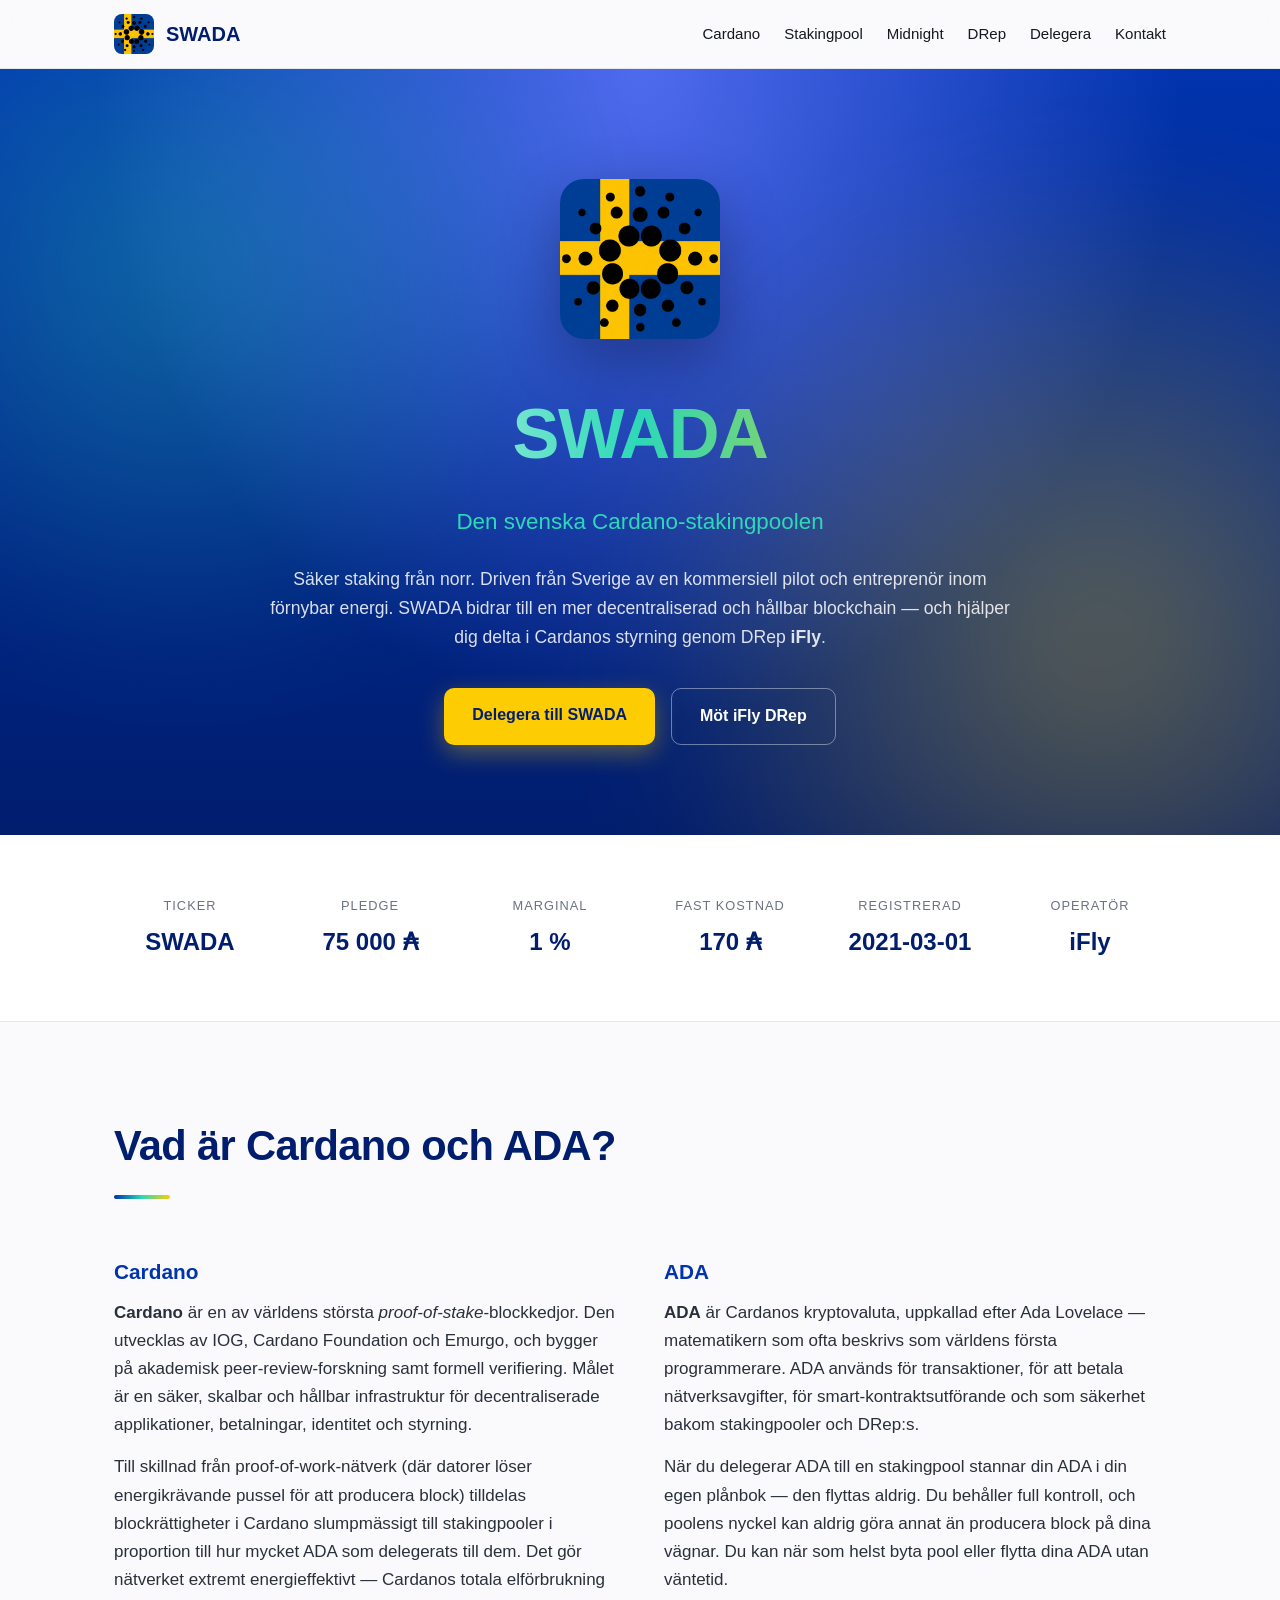
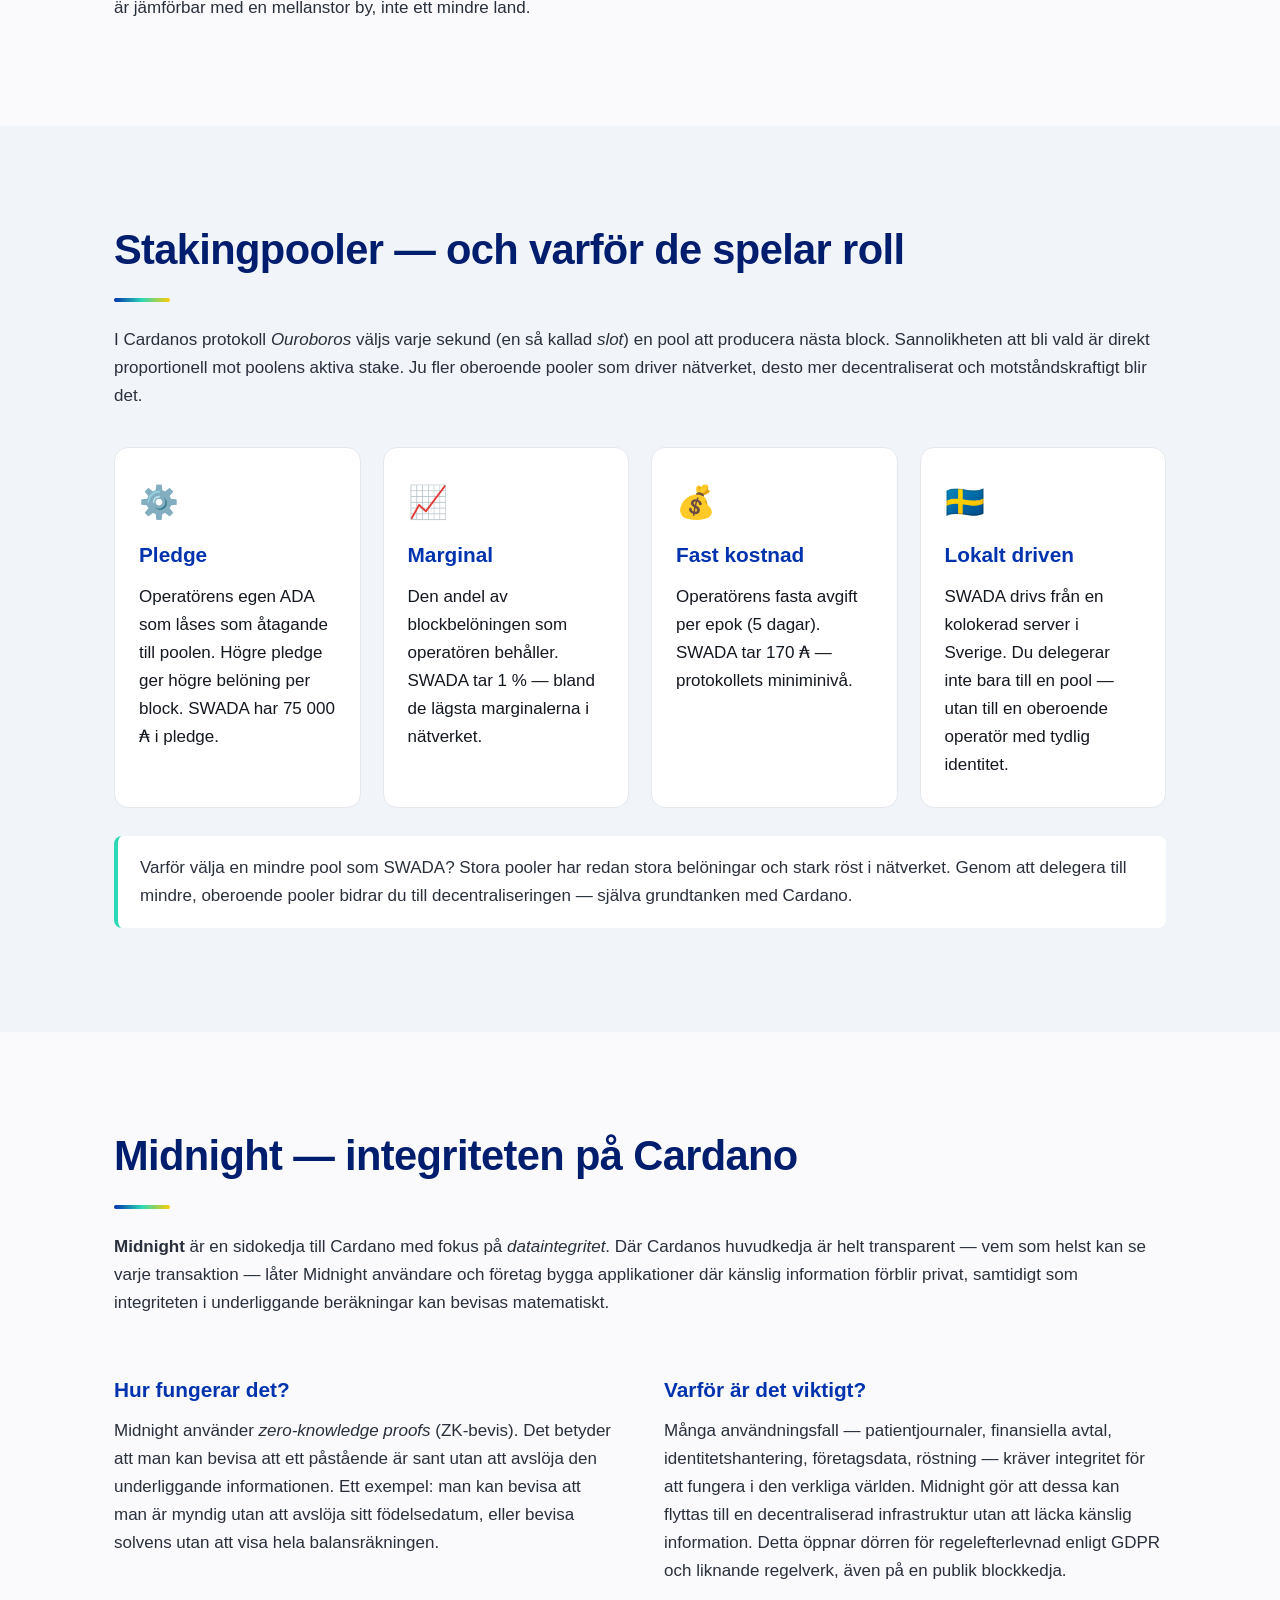
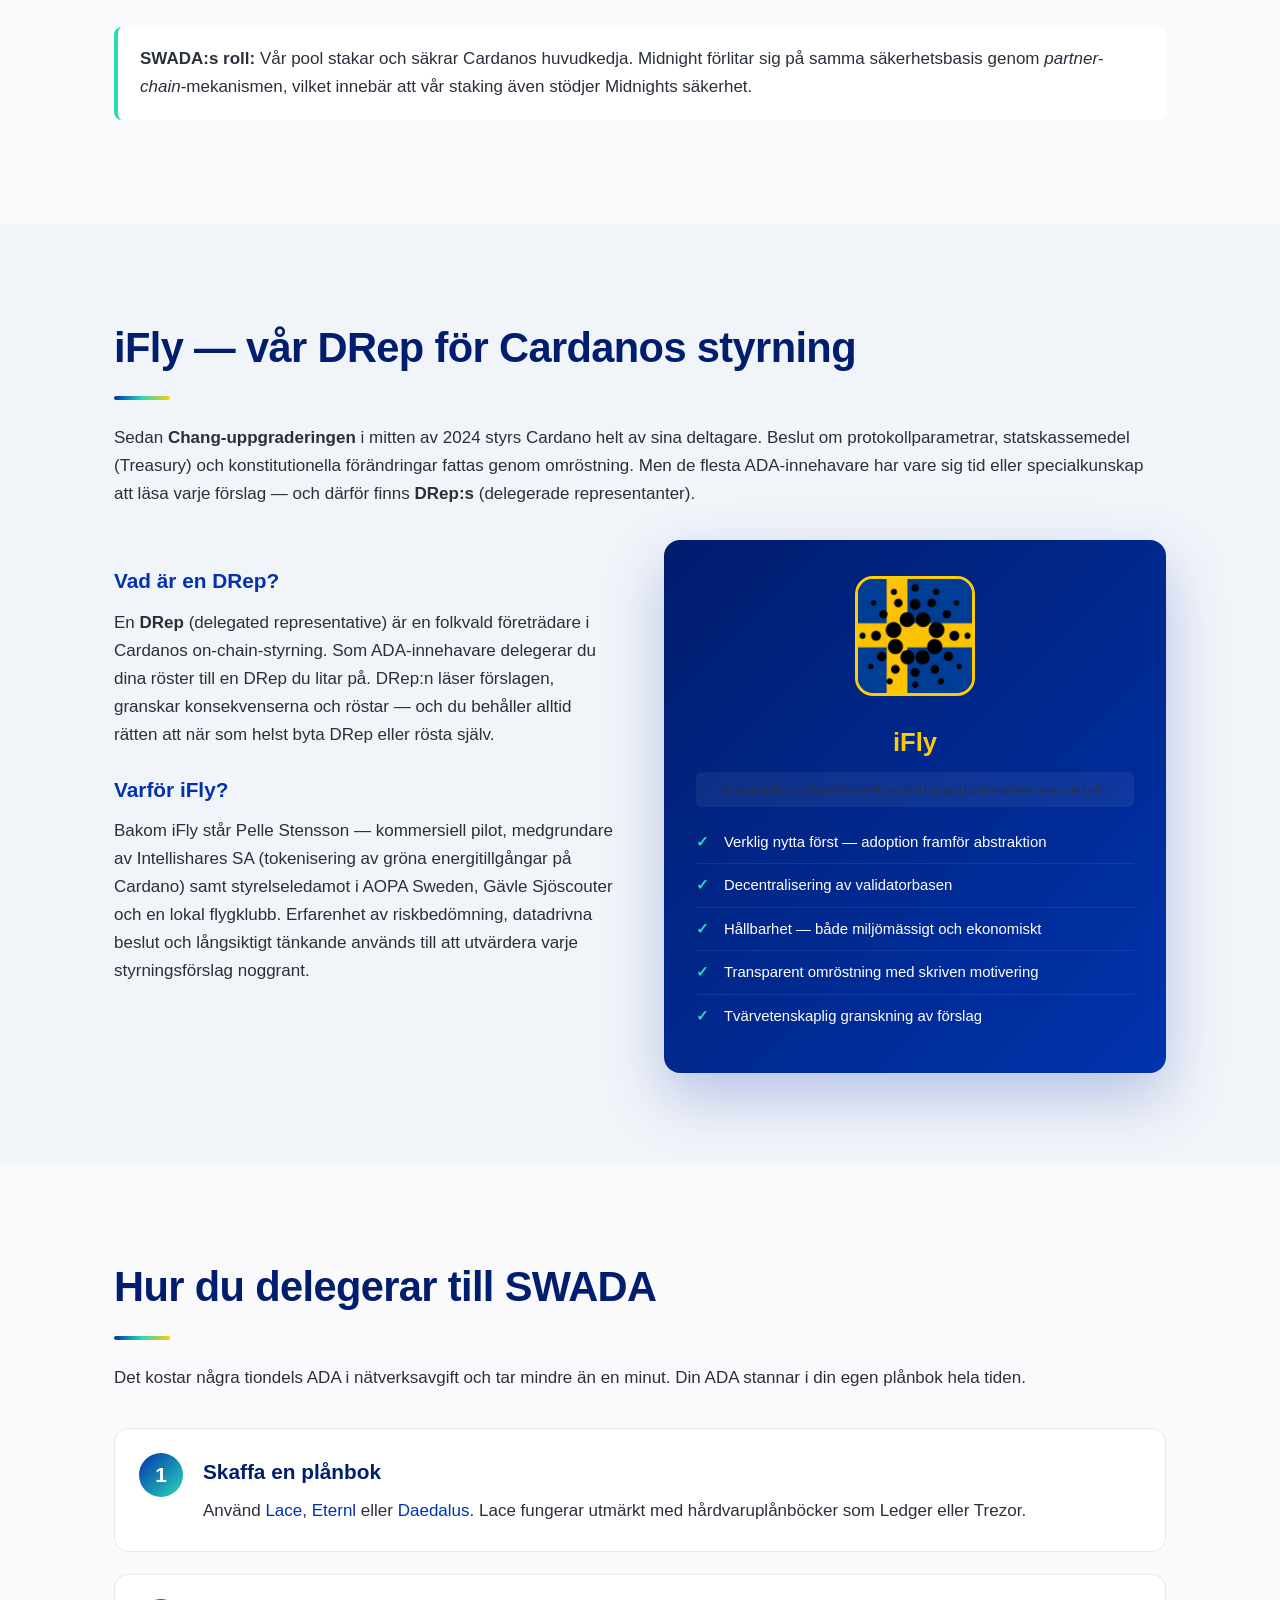
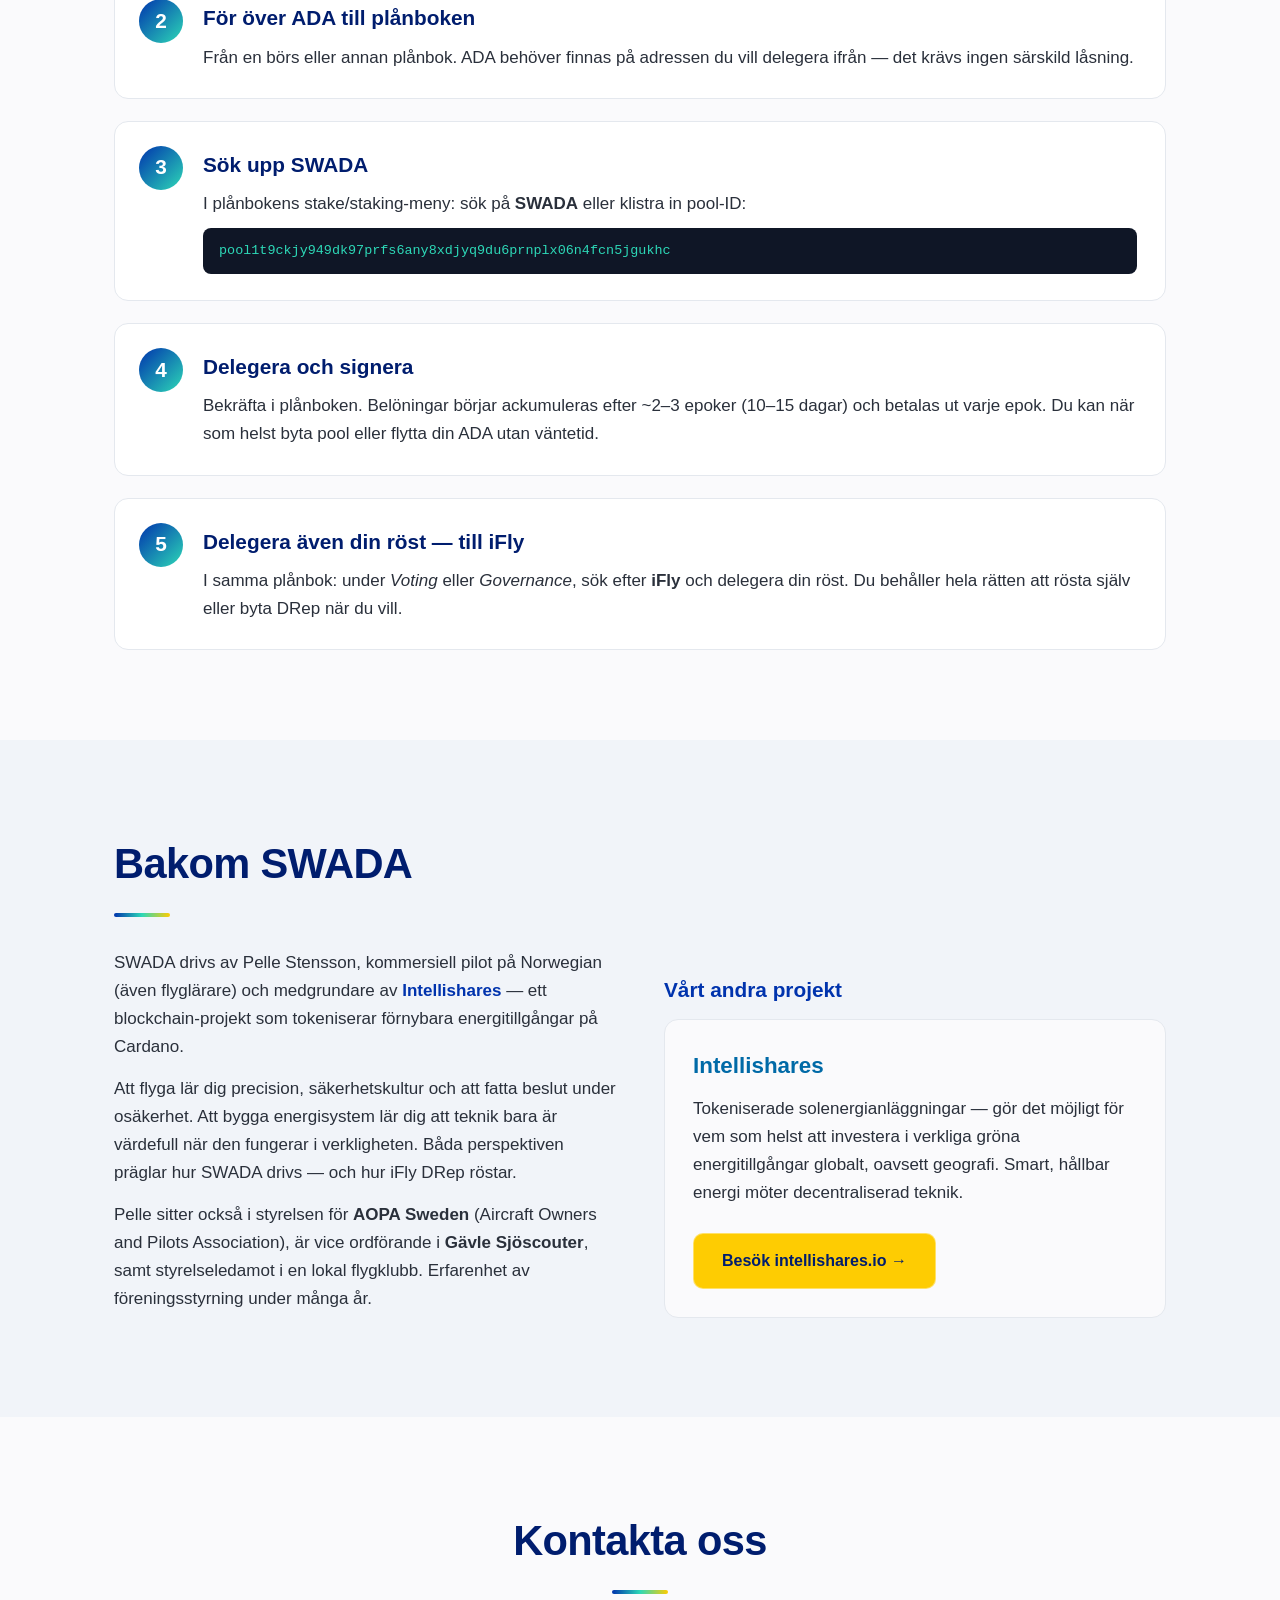
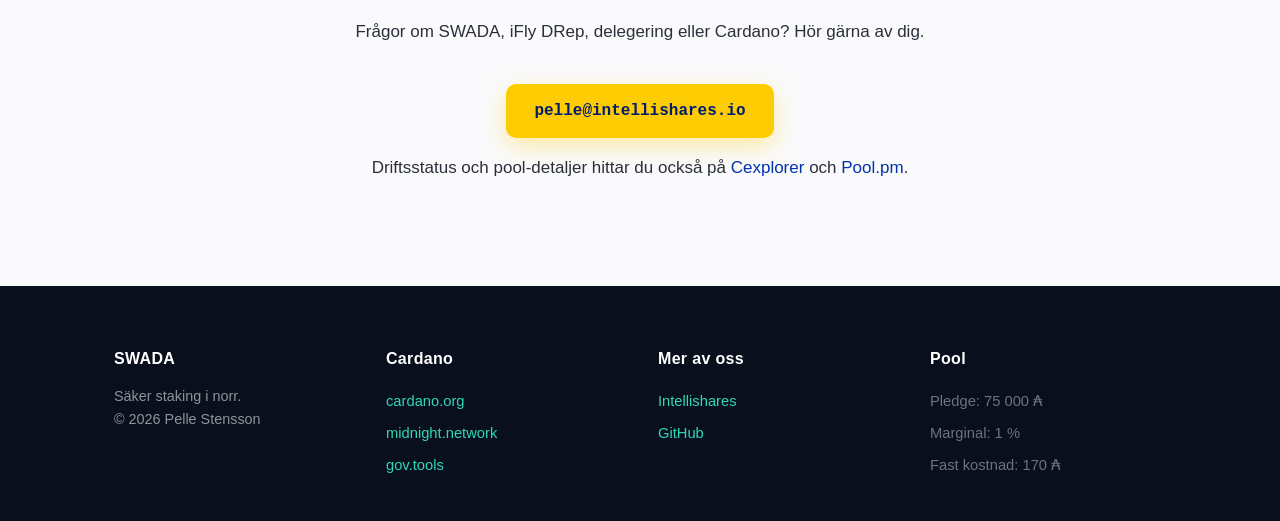
==== index.html @ 068d1c9f "Add SWADA website (Swedish) — Cardano/Midnight/DRep explainer - index.html: full landing page in Swe" ====
<!DOCTYPE html>
<html lang="sv">
<head>
  <meta charset="UTF-8">
  <meta name="viewport" content="width=device-width, initial-scale=1.0">
  <title>SWADA — Den svenska Cardano-poolen</title>
  <meta name="description" content="SWADA är en svensk Cardano-stakingpool driven av iFly DRep. Lär dig om ADA, Cardano, Midnight och hur du deltar i Cardanos decentraliserade styrning.">
  <meta property="og:title" content="SWADA — Den svenska Cardano-poolen">
  <meta property="og:description" content="Säker staking från norr. Driven av iFly DRep — kommersiell pilot och grönenergi-entreprenör.">
  <meta property="og:image" content="https://026ifly.github.io/swada/assets/iFly.png">
  <meta property="og:url" content="https://swada.se">
  <meta name="twitter:card" content="summary_large_image">
  <link rel="icon" type="image/png" href="/assets/iFly.png">
  <link rel="stylesheet" href="/styles.css">
</head>
<body>

<header class="nav">
  <div class="nav-inner">
    <a href="/" class="brand">
      <img src="/assets/iFly.png" alt="SWADA-logotyp" width="40" height="40">
      <span>SWADA</span>
    </a>
    <nav>
      <a href="#cardano">Cardano</a>
      <a href="#stakepool">Stakingpool</a>
      <a href="#midnight">Midnight</a>
      <a href="#drep">DRep</a>
      <a href="#delegera">Delegera</a>
      <a href="#kontakt">Kontakt</a>
    </nav>
  </div>
</header>

<section class="hero">
  <div class="hero-bg">
    <div class="hero-grid"></div>
  </div>
  <div class="hero-content">
    <img src="/assets/iFly.png" alt="SWADA-logotyp" class="hero-logo" width="160" height="160">
    <h1>SWADA</h1>
    <p class="tagline">Den svenska Cardano-stakingpoolen</p>
    <p class="lead">Säker staking från norr. Driven från Sverige av en kommersiell pilot och entreprenör inom förnybar energi. SWADA bidrar till en mer decentraliserad och hållbar blockchain — och hjälper dig delta i Cardanos styrning genom DRep <strong>iFly</strong>.</p>
    <div class="hero-cta">
      <a href="#delegera" class="btn btn-primary">Delegera till SWADA</a>
      <a href="#drep" class="btn btn-secondary">Möt iFly DRep</a>
    </div>
  </div>
</section>

<section class="stats">
  <div class="container">
    <div class="stat-grid">
      <div class="stat">
        <span class="stat-label">Ticker</span>
        <span class="stat-value">SWADA</span>
      </div>
      <div class="stat">
        <span class="stat-label">Pledge</span>
        <span class="stat-value">75 000 ₳</span>
      </div>
      <div class="stat">
        <span class="stat-label">Marginal</span>
        <span class="stat-value">1 %</span>
      </div>
      <div class="stat">
        <span class="stat-label">Fast kostnad</span>
        <span class="stat-value">170 ₳</span>
      </div>
      <div class="stat">
        <span class="stat-label">Registrerad</span>
        <span class="stat-value">2021-03-01</span>
      </div>
      <div class="stat">
        <span class="stat-label">Operatör</span>
        <span class="stat-value">iFly</span>
      </div>
    </div>
  </div>
</section>

<section id="cardano" class="section">
  <div class="container">
    <h2>Vad är Cardano och ADA?</h2>
    <div class="two-col">
      <div>
        <h3>Cardano</h3>
        <p><strong>Cardano</strong> är en av världens största <em>proof-of-stake</em>-blockkedjor. Den utvecklas av IOG, Cardano Foundation och Emurgo, och bygger på akademisk peer-review-forskning samt formell verifiering. Målet är en säker, skalbar och hållbar infrastruktur för decentraliserade applikationer, betalningar, identitet och styrning.</p>
        <p>Till skillnad från proof-of-work-nätverk (där datorer löser energikrävande pussel för att producera block) tilldelas blockrättigheter i Cardano slumpmässigt till stakingpooler i proportion till hur mycket ADA som delegerats till dem. Det gör nätverket extremt energieffektivt — Cardanos totala elförbrukning är jämförbar med en mellanstor by, inte ett mindre land.</p>
      </div>
      <div>
        <h3>ADA</h3>
        <p><strong>ADA</strong> är Cardanos kryptovaluta, uppkallad efter Ada Lovelace — matematikern som ofta beskrivs som världens första programmerare. ADA används för transaktioner, för att betala nätverksavgifter, för smart-kontraktsutförande och som säkerhet bakom stakingpooler och DRep:s.</p>
        <p>När du delegerar ADA till en stakingpool stannar din ADA i din egen plånbok — den flyttas aldrig. Du behåller full kontroll, och poolens nyckel kan aldrig göra annat än producera block på dina vägnar. Du kan när som helst byta pool eller flytta dina ADA utan väntetid.</p>
      </div>
    </div>
  </div>
</section>

<section id="stakepool" class="section section-alt">
  <div class="container">
    <h2>Stakingpooler — och varför de spelar roll</h2>
    <p>I Cardanos protokoll <em>Ouroboros</em> väljs varje sekund (en så kallad <em>slot</em>) en pool att producera nästa block. Sannolikheten att bli vald är direkt proportionell mot poolens aktiva stake. Ju fler oberoende pooler som driver nätverket, desto mer decentraliserat och motståndskraftigt blir det.</p>

    <div class="cards">
      <div class="card">
        <div class="card-icon">⚙️</div>
        <h3>Pledge</h3>
        <p>Operatörens egen ADA som låses som åtagande till poolen. Högre pledge ger högre belöning per block. SWADA har 75 000 ₳ i pledge.</p>
      </div>
      <div class="card">
        <div class="card-icon">📈</div>
        <h3>Marginal</h3>
        <p>Den andel av blockbelöningen som operatören behåller. SWADA tar 1 % — bland de lägsta marginalerna i nätverket.</p>
      </div>
      <div class="card">
        <div class="card-icon">💰</div>
        <h3>Fast kostnad</h3>
        <p>Operatörens fasta avgift per epok (5 dagar). SWADA tar 170 ₳ — protokollets miniminivå.</p>
      </div>
      <div class="card">
        <div class="card-icon">🇸🇪</div>
        <h3>Lokalt driven</h3>
        <p>SWADA drivs från en kolokerad server i Sverige. Du delegerar inte bara till en pool — utan till en oberoende operatör med tydlig identitet.</p>
      </div>
    </div>

    <p class="note">Varför välja en mindre pool som SWADA? Stora pooler har redan stora belöningar och stark röst i nätverket. Genom att delegera till mindre, oberoende pooler bidrar du till decentraliseringen — själva grundtanken med Cardano.</p>
  </div>
</section>

<section id="midnight" class="section">
  <div class="container">
    <h2>Midnight — integriteten på Cardano</h2>
    <p><strong>Midnight</strong> är en sidokedja till Cardano med fokus på <em>data­integritet</em>. Där Cardanos huvudkedja är helt transparent — vem som helst kan se varje transaktion — låter Midnight användare och företag bygga applikationer där känslig information förblir privat, samtidigt som integriteten i underliggande beräkningar kan bevisas matematiskt.</p>

    <div class="two-col">
      <div>
        <h3>Hur fungerar det?</h3>
        <p>Midnight använder <em>zero-knowledge proofs</em> (ZK-bevis). Det betyder att man kan bevisa att ett påstående är sant utan att avslöja den underliggande informationen. Ett exempel: man kan bevisa att man är myndig utan att avslöja sitt födelsedatum, eller bevisa solvens utan att visa hela balansräkningen.</p>
      </div>
      <div>
        <h3>Varför är det viktigt?</h3>
        <p>Många användningsfall — patientjournaler, finansiella avtal, identitetshantering, företagsdata, röstning — kräver integritet för att fungera i den verkliga världen. Midnight gör att dessa kan flyttas till en decentraliserad infrastruktur utan att läcka känslig information. Detta öppnar dörren för regelefterlevnad enligt GDPR och liknande regelverk, även på en publik blockkedja.</p>
      </div>
    </div>

    <p class="note"><strong>SWADA:s roll:</strong> Vår pool stakar och säkrar Cardanos huvudkedja. Midnight förlitar sig på samma säkerhetsbasis genom <em>partner-chain</em>-mekanismen, vilket innebär att vår staking även stödjer Midnights säkerhet.</p>
  </div>
</section>

<section id="drep" class="section section-alt">
  <div class="container">
    <h2>iFly — vår DRep för Cardanos styrning</h2>
    <p>Sedan <strong>Chang-uppgraderingen</strong> i mitten av 2024 styrs Cardano helt av sina deltagare. Beslut om protokollparametrar, statskassemedel (Treasury) och konstitutionella förändringar fattas genom omröstning. Men de flesta ADA-innehavare har vare sig tid eller specialkunskap att läsa varje förslag — och därför finns <strong>DRep:s</strong> (delegerade representanter).</p>

    <div class="two-col">
      <div>
        <h3>Vad är en DRep?</h3>
        <p>En <strong>DRep</strong> (delegated representative) är en folkvald företrädare i Cardanos on-chain-styrning. Som ADA-innehavare delegerar du dina röster till en DRep du litar på. DRep:n läser förslagen, granskar konsekvenserna och röstar — och du behåller alltid rätten att när som helst byta DRep eller rösta själv.</p>

        <h3>Varför iFly?</h3>
        <p>Bakom iFly står Pelle Stensson — kommersiell pilot, medgrundare av Intellishares SA (tokenisering av gröna energitillgångar på Cardano) samt styrelseledamot i AOPA Sweden, Gävle Sjöscouter och en lokal flygklubb. Erfarenhet av riskbedömning, datadrivna beslut och långsiktigt tänkande används till att utvärdera varje styrningsförslag noggrant.</p>
      </div>
      <div class="drep-card">
        <img src="/assets/iFly.png" alt="iFly DRep-logotyp" class="drep-logo" width="120" height="120">
        <h4>iFly</h4>
        <p class="drep-id">drep1dk4vjsku5yzf8xzzx6ysaxk8l2pypjkza8xq86dvcpaccdwje5r</p>
        <ul class="drep-principles">
          <li>Verklig nytta först — adoption framför abstraktion</li>
          <li>Decentralisering av validator­basen</li>
          <li>Hållbarhet — både miljömässigt och ekonomiskt</li>
          <li>Transparent omröstning med skriven motivering</li>
          <li>Tvärvetenskaplig granskning av förslag</li>
        </ul>
      </div>
    </div>
  </div>
</section>

<section id="delegera" class="section">
  <div class="container">
    <h2>Hur du delegerar till SWADA</h2>
    <p>Det kostar några tiondels ADA i nätverksavgift och tar mindre än en minut. Din ADA stannar i din egen plånbok hela tiden.</p>

    <div class="steps">
      <div class="step">
        <span class="step-num">1</span>
        <h3>Skaffa en plånbok</h3>
        <p>Använd <a href="https://www.lace.io/" target="_blank" rel="noopener">Lace</a>, <a href="https://eternl.io/" target="_blank" rel="noopener">Eternl</a> eller <a href="https://daedaluswallet.io/" target="_blank" rel="noopener">Daedalus</a>. Lace fungerar utmärkt med hårdvaru­plånböcker som Ledger eller Trezor.</p>
      </div>
      <div class="step">
        <span class="step-num">2</span>
        <h3>För över ADA till plånboken</h3>
        <p>Från en börs eller annan plånbok. ADA behöver finnas på adressen du vill delegera ifrån — det krävs ingen särskild låsning.</p>
      </div>
      <div class="step">
        <span class="step-num">3</span>
        <h3>Sök upp SWADA</h3>
        <p>I plånbokens stake/staking-meny: sök på <strong>SWADA</strong> eller klistra in pool-ID:</p>
        <pre>pool1t9ckjy949dk97prfs6any8xdjyq9du6prnplx06n4fcn5jgukhc</pre>
      </div>
      <div class="step">
        <span class="step-num">4</span>
        <h3>Delegera och signera</h3>
        <p>Bekräfta i plånboken. Belöningar börjar ackumuleras efter ~2–3 epoker (10–15 dagar) och betalas ut varje epok. Du kan när som helst byta pool eller flytta din ADA utan väntetid.</p>
      </div>
      <div class="step">
        <span class="step-num">5</span>
        <h3>Delegera även din röst — till iFly</h3>
        <p>I samma plånbok: under <em>Voting</em> eller <em>Governance</em>, sök efter <strong>iFly</strong> och delegera din röst. Du behåller hela rätten att rösta själv eller byta DRep när du vill.</p>
      </div>
    </div>
  </div>
</section>

<section id="om" class="section section-alt">
  <div class="container">
    <h2>Bakom SWADA</h2>
    <div class="two-col">
      <div>
        <p>SWADA drivs av Pelle Stensson, kommersiell pilot på Norwegian (även flyglärare) och medgrundare av <a href="https://intellishares.io" target="_blank" rel="noopener"><strong>Intellishares</strong></a> — ett blockchain-projekt som tokeniserar förnybara energi­tillgångar på Cardano.</p>
        <p>Att flyga lär dig precision, säkerhetskultur och att fatta beslut under osäkerhet. Att bygga energisystem lär dig att teknik bara är värdefull när den fungerar i verkligheten. Båda perspektiven präglar hur SWADA drivs — och hur iFly DRep röstar.</p>
        <p>Pelle sitter också i styrelsen för <strong>AOPA Sweden</strong> (Aircraft Owners and Pilots Association), är vice ordförande i <strong>Gävle Sjöscouter</strong>, samt styrelseledamot i en lokal flygklubb. Erfarenhet av föreningsstyrning under många år.</p>
      </div>
      <div>
        <h3>Vårt andra projekt</h3>
        <div class="project-card">
          <h4>Intellishares</h4>
          <p>Tokeniserade solenergi­anläggningar — gör det möjligt för vem som helst att investera i verkliga gröna energitillgångar globalt, oavsett geografi. Smart, hållbar energi möter decentraliserad teknik.</p>
          <a href="https://intellishares.io" target="_blank" rel="noopener" class="btn btn-secondary">Besök intellishares.io →</a>
        </div>
      </div>
    </div>
  </div>
</section>

<section id="kontakt" class="section">
  <div class="container contact-section">
    <h2>Kontakta oss</h2>
    <p>Frågor om SWADA, iFly DRep, delegering eller Cardano? Hör gärna av dig.</p>
    <a href="mailto:pelle@intellishares.io" class="btn btn-primary contact-btn">pelle@intellishares.io</a>
    <p class="muted">Driftsstatus och pool-detaljer hittar du också på <a href="https://cexplorer.io/pool/pool1t9ckjy949dk97prfs6any8xdjyq9du6prnplx06n4fcn5jgukhc" target="_blank" rel="noopener">Cexplorer</a> och <a href="https://pool.pm/pool1t9ckjy949dk97prfs6any8xdjyq9du6prnplx06n4fcn5jgukhc" target="_blank" rel="noopener">Pool.pm</a>.</p>
  </div>
</section>

<footer>
  <div class="container footer-inner">
    <div class="footer-col">
      <strong>SWADA</strong>
      <p>Säker staking i norr.</p>
      <p class="muted">© 2026 Pelle Stensson</p>
    </div>
    <div class="footer-col">
      <strong>Cardano</strong>
      <ul>
        <li><a href="https://cardano.org" target="_blank" rel="noopener">cardano.org</a></li>
        <li><a href="https://midnight.network" target="_blank" rel="noopener">midnight.network</a></li>
        <li><a href="https://gov.tools" target="_blank" rel="noopener">gov.tools</a></li>
      </ul>
    </div>
    <div class="footer-col">
      <strong>Mer av oss</strong>
      <ul>
        <li><a href="https://intellishares.io" target="_blank" rel="noopener">Intellishares</a></li>
        <li><a href="https://github.com/026iFly/swada" target="_blank" rel="noopener">GitHub</a></li>
      </ul>
    </div>
    <div class="footer-col">
      <strong>Pool</strong>
      <ul class="muted small">
        <li>Pledge: 75 000 ₳</li>
        <li>Marginal: 1 %</li>
        <li>Fast kostnad: 170 ₳</li>
      </ul>
    </div>
  </div>
</footer>

</body>
</html>
---- styles.css ----
/* SWADA — Cardano blue + turquoise, Swedish yellow accents */

:root {
  --cardano-blue: #0033AD;
  --cardano-deep: #001D6E;
  --cardano-light: #4F6BED;
  --turquoise: #2DD8B7;
  --turquoise-deep: #129A85;
  --swedish-yellow: #FECC02;
  --swedish-blue: #006AA7;
  --bg: #FAFAFC;
  --bg-alt: #F1F4F9;
  --text: #14181F;
  --muted: #6B7280;
  --border: #E4E8EE;
  --dark: #0A0F1E;
  --max: 1100px;
}

* { box-sizing: border-box; margin: 0; padding: 0; }
html { scroll-behavior: smooth; }
body {
  font-family: -apple-system, BlinkMacSystemFont, "Segoe UI", Inter, Roboto, sans-serif;
  font-size: 17px;
  line-height: 1.65;
  color: var(--text);
  background: var(--bg);
  -webkit-font-smoothing: antialiased;
}

a { color: var(--cardano-blue); text-decoration: none; transition: color 0.15s; }
a:hover { color: var(--turquoise-deep); }

.container { max-width: var(--max); margin: 0 auto; padding: 0 24px; }

/* ===== NAV ===== */
.nav {
  position: sticky; top: 0; z-index: 50;
  background: rgba(250, 250, 252, 0.85);
  backdrop-filter: saturate(180%) blur(12px);
  -webkit-backdrop-filter: saturate(180%) blur(12px);
  border-bottom: 1px solid var(--border);
}
.nav-inner {
  max-width: var(--max);
  margin: 0 auto;
  padding: 14px 24px;
  display: flex;
  align-items: center;
  justify-content: space-between;
}
.brand {
  display: flex; align-items: center; gap: 12px;
  font-weight: 700; font-size: 1.25rem;
  color: var(--cardano-deep);
}
.brand img { border-radius: 8px; }
.nav nav { display: flex; gap: 24px; font-size: 0.94rem; }
.nav nav a {
  color: var(--text);
  font-weight: 500;
}
.nav nav a:hover { color: var(--cardano-blue); }

/* ===== HERO ===== */
.hero {
  position: relative;
  padding: 110px 24px 90px;
  text-align: center;
  color: white;
  overflow: hidden;
  background:
    radial-gradient(at top, var(--cardano-light) 0%, transparent 60%),
    linear-gradient(180deg, var(--cardano-blue) 0%, var(--cardano-deep) 100%);
}
.hero-bg {
  position: absolute; inset: 0;
  pointer-events: none;
  opacity: 0.35;
}
.hero-grid {
  position: absolute; inset: -10% -10%;
  background-image:
    radial-gradient(circle at 20% 30%, var(--turquoise) 0, transparent 30%),
    radial-gradient(circle at 80% 70%, var(--swedish-yellow) 0, transparent 35%);
  filter: blur(60px);
}
.hero-content {
  position: relative;
  max-width: 760px;
  margin: 0 auto;
}
.hero-logo {
  border-radius: 24px;
  margin-bottom: 28px;
  box-shadow: 0 20px 60px rgba(0,0,0,0.3);
}
.hero h1 {
  font-size: clamp(2.8rem, 6vw, 4.4rem);
  font-weight: 800;
  letter-spacing: -0.02em;
  margin-bottom: 12px;
  background: linear-gradient(90deg, white 0%, var(--turquoise) 50%, var(--swedish-yellow) 100%);
  -webkit-background-clip: text;
  background-clip: text;
  -webkit-text-fill-color: transparent;
}
.tagline {
  font-size: 1.4rem;
  font-weight: 500;
  color: var(--turquoise);
  margin-bottom: 24px;
}
.lead {
  font-size: 1.1rem;
  color: rgba(255,255,255,0.85);
  margin-bottom: 36px;
}
.hero-cta {
  display: flex; gap: 16px; justify-content: center; flex-wrap: wrap;
}

/* ===== BUTTONS ===== */
.btn {
  display: inline-block;
  padding: 14px 28px;
  border-radius: 10px;
  font-weight: 600;
  font-size: 1rem;
  transition: transform 0.12s, box-shadow 0.15s, background 0.15s;
  cursor: pointer;
  border: none;
}
.btn-primary {
  background: var(--swedish-yellow);
  color: var(--cardano-deep);
  box-shadow: 0 8px 24px rgba(254, 204, 2, 0.35);
}
.btn-primary:hover {
  transform: translateY(-2px);
  box-shadow: 0 12px 32px rgba(254, 204, 2, 0.45);
  color: var(--cardano-deep);
}
.btn-secondary {
  background: transparent;
  color: white;
  border: 1.5px solid rgba(255,255,255,0.4);
}
.btn-secondary:hover {
  background: rgba(255,255,255,0.1);
  border-color: white;
  color: white;
}

/* ===== STATS ===== */
.stats {
  padding: 60px 0;
  background: white;
  border-bottom: 1px solid var(--border);
}
.stat-grid {
  display: grid;
  grid-template-columns: repeat(auto-fit, minmax(150px, 1fr));
  gap: 28px;
}
.stat {
  display: flex; flex-direction: column;
  align-items: center;
  text-align: center;
}
.stat-label {
  font-size: 0.8rem;
  text-transform: uppercase;
  letter-spacing: 0.08em;
  color: var(--muted);
  margin-bottom: 6px;
}
.stat-value {
  font-size: 1.5rem;
  font-weight: 700;
  color: var(--cardano-deep);
}

/* ===== SECTION ===== */
.section {
  padding: 90px 0;
}
.section-alt {
  background: var(--bg-alt);
}
.section h2 {
  font-size: clamp(1.8rem, 4vw, 2.6rem);
  font-weight: 800;
  letter-spacing: -0.015em;
  margin-bottom: 24px;
  color: var(--cardano-deep);
}
.section h2::after {
  content: '';
  display: block;
  width: 56px; height: 4px;
  background: linear-gradient(90deg, var(--cardano-blue), var(--turquoise), var(--swedish-yellow));
  border-radius: 2px;
  margin-top: 14px;
}
.section h3 {
  font-size: 1.3rem;
  margin: 24px 0 10px;
  color: var(--cardano-blue);
}
.section p {
  margin-bottom: 14px;
  color: #2A303B;
}
.note {
  background: white;
  border-left: 4px solid var(--turquoise);
  padding: 18px 22px;
  border-radius: 8px;
  margin-top: 28px;
  color: var(--text);
}
.section-alt .note {
  background: white;
}

.two-col {
  display: grid;
  grid-template-columns: 1fr 1fr;
  gap: 48px;
  margin-top: 32px;
}
@media (max-width: 760px) {
  .two-col { grid-template-columns: 1fr; gap: 32px; }
}

/* ===== CARDS ===== */
.cards {
  display: grid;
  grid-template-columns: repeat(auto-fit, minmax(220px, 1fr));
  gap: 22px;
  margin-top: 36px;
}
.card {
  background: white;
  border: 1px solid var(--border);
  border-radius: 14px;
  padding: 28px 24px;
  transition: transform 0.15s, box-shadow 0.15s, border-color 0.15s;
}
.card:hover {
  transform: translateY(-4px);
  box-shadow: 0 18px 40px rgba(0, 51, 173, 0.08);
  border-color: var(--turquoise);
}
.card-icon {
  font-size: 2rem;
  margin-bottom: 10px;
}
.card h3 { margin-top: 0; }
.card p { margin: 0; color: var(--text); }

/* ===== DREP CARD ===== */
.drep-card {
  background: linear-gradient(135deg, var(--cardano-deep) 0%, var(--cardano-blue) 100%);
  color: white;
  border-radius: 16px;
  padding: 36px 32px;
  text-align: center;
  box-shadow: 0 24px 60px rgba(0, 51, 173, 0.25);
}
.drep-logo {
  border-radius: 18px;
  margin-bottom: 16px;
  border: 3px solid var(--swedish-yellow);
}
.drep-card h4 {
  font-size: 1.6rem;
  color: var(--swedish-yellow);
  margin-bottom: 8px;
}
.drep-id {
  font-family: ui-monospace, "SF Mono", Menlo, monospace;
  font-size: 0.72rem;
  color: rgba(255,255,255,0.7);
  word-break: break-all;
  margin-bottom: 22px;
  background: rgba(255,255,255,0.06);
  padding: 8px 12px;
  border-radius: 6px;
}
.drep-principles {
  text-align: left;
  list-style: none;
  padding: 0;
  margin: 0;
}
.drep-principles li {
  padding: 9px 0 9px 28px;
  position: relative;
  font-size: 0.93rem;
  border-bottom: 1px solid rgba(255,255,255,0.08);
}
.drep-principles li::before {
  content: '✓';
  position: absolute;
  left: 0;
  color: var(--turquoise);
  font-weight: bold;
}
.drep-principles li:last-child { border-bottom: none; }

/* ===== STEPS ===== */
.steps {
  display: grid;
  gap: 22px;
  margin-top: 36px;
}
.step {
  background: white;
  border-radius: 14px;
  padding: 26px 28px 26px 88px;
  position: relative;
  border: 1px solid var(--border);
}
.step-num {
  position: absolute;
  left: 24px; top: 24px;
  width: 44px; height: 44px;
  background: linear-gradient(135deg, var(--cardano-blue), var(--turquoise));
  color: white;
  border-radius: 50%;
  display: flex; align-items: center; justify-content: center;
  font-size: 1.3rem;
  font-weight: 800;
}
.step h3 { margin-top: 0; margin-bottom: 8px; color: var(--cardano-deep); }
.step p { margin: 0; }
.step pre {
  background: #0F1626;
  color: var(--turquoise);
  padding: 12px 16px;
  border-radius: 8px;
  font-size: 0.84rem;
  margin-top: 10px;
  overflow-x: auto;
  font-family: ui-monospace, "SF Mono", Menlo, monospace;
}

/* ===== PROJECT CARD ===== */
.project-card {
  background: white;
  border: 1px solid var(--border);
  border-radius: 14px;
  padding: 28px;
  margin-top: 12px;
}
.section-alt .project-card { background: var(--bg); }
.project-card h4 {
  font-size: 1.4rem;
  color: var(--swedish-blue);
  margin-bottom: 10px;
}
.project-card .btn {
  margin-top: 12px;
  background: var(--swedish-yellow);
  color: var(--cardano-deep);
  display: inline-block;
}

/* ===== CONTACT ===== */
.contact-section {
  text-align: center;
}
.contact-section h2::after {
  margin-left: auto; margin-right: auto;
}
.contact-btn {
  margin: 24px 0 16px;
  font-family: ui-monospace, "SF Mono", Menlo, monospace;
}

.muted { color: var(--muted); }
.small { font-size: 0.86rem; }

/* ===== FOOTER ===== */
footer {
  background: var(--dark);
  color: rgba(255,255,255,0.7);
  padding: 60px 0 40px;
}
.footer-inner {
  display: grid;
  grid-template-columns: repeat(auto-fit, minmax(160px, 1fr));
  gap: 36px;
}
.footer-col strong {
  color: white;
  font-size: 1rem;
  display: block;
  margin-bottom: 12px;
  letter-spacing: 0.02em;
}
.footer-col ul {
  list-style: none;
  padding: 0;
  margin: 0;
}
.footer-col ul li {
  padding: 4px 0;
  font-size: 0.92rem;
}
.footer-col a {
  color: var(--turquoise);
}
.footer-col a:hover {
  color: var(--swedish-yellow);
}
.footer-col p {
  font-size: 0.9rem;
  color: rgba(255,255,255,0.55);
}

@media (max-width: 640px) {
  .nav nav { display: none; }
  .hero { padding: 80px 24px 70px; }
  .section { padding: 64px 0; }
  .step { padding-left: 80px; }
}
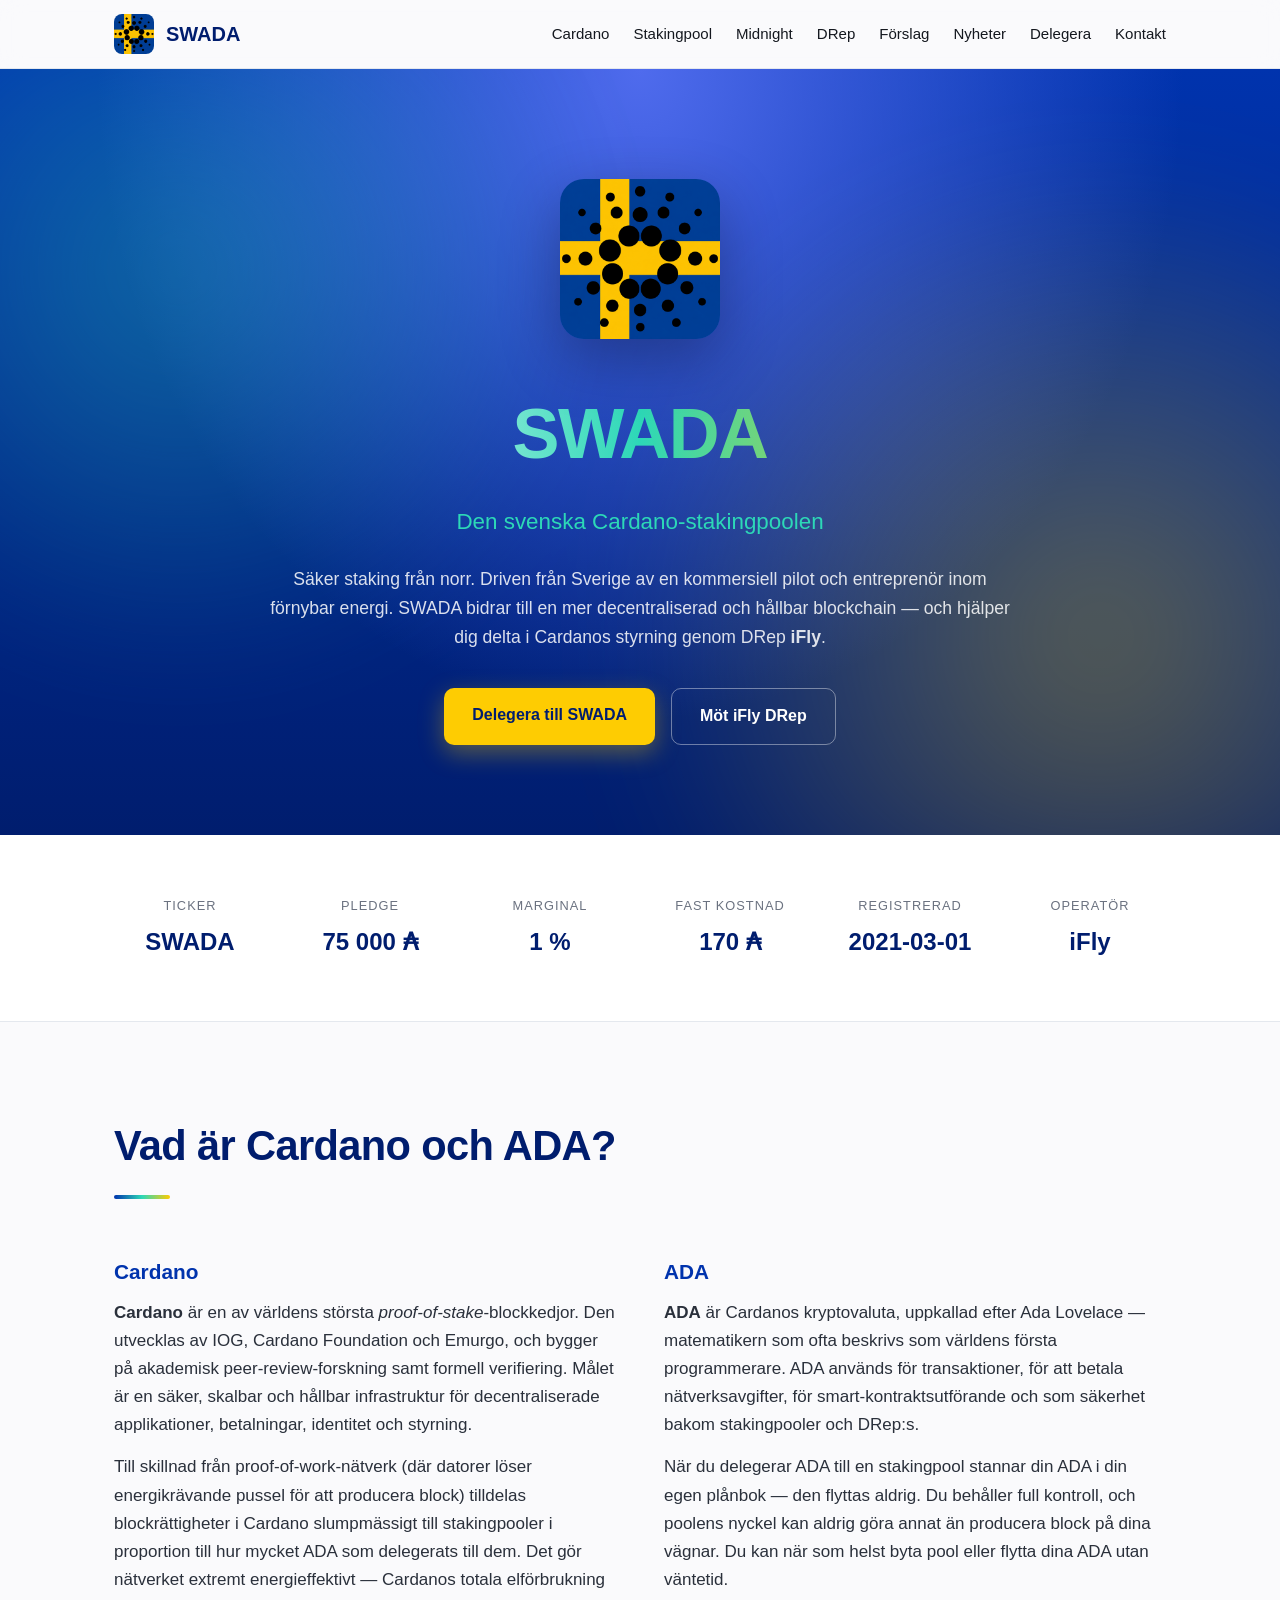
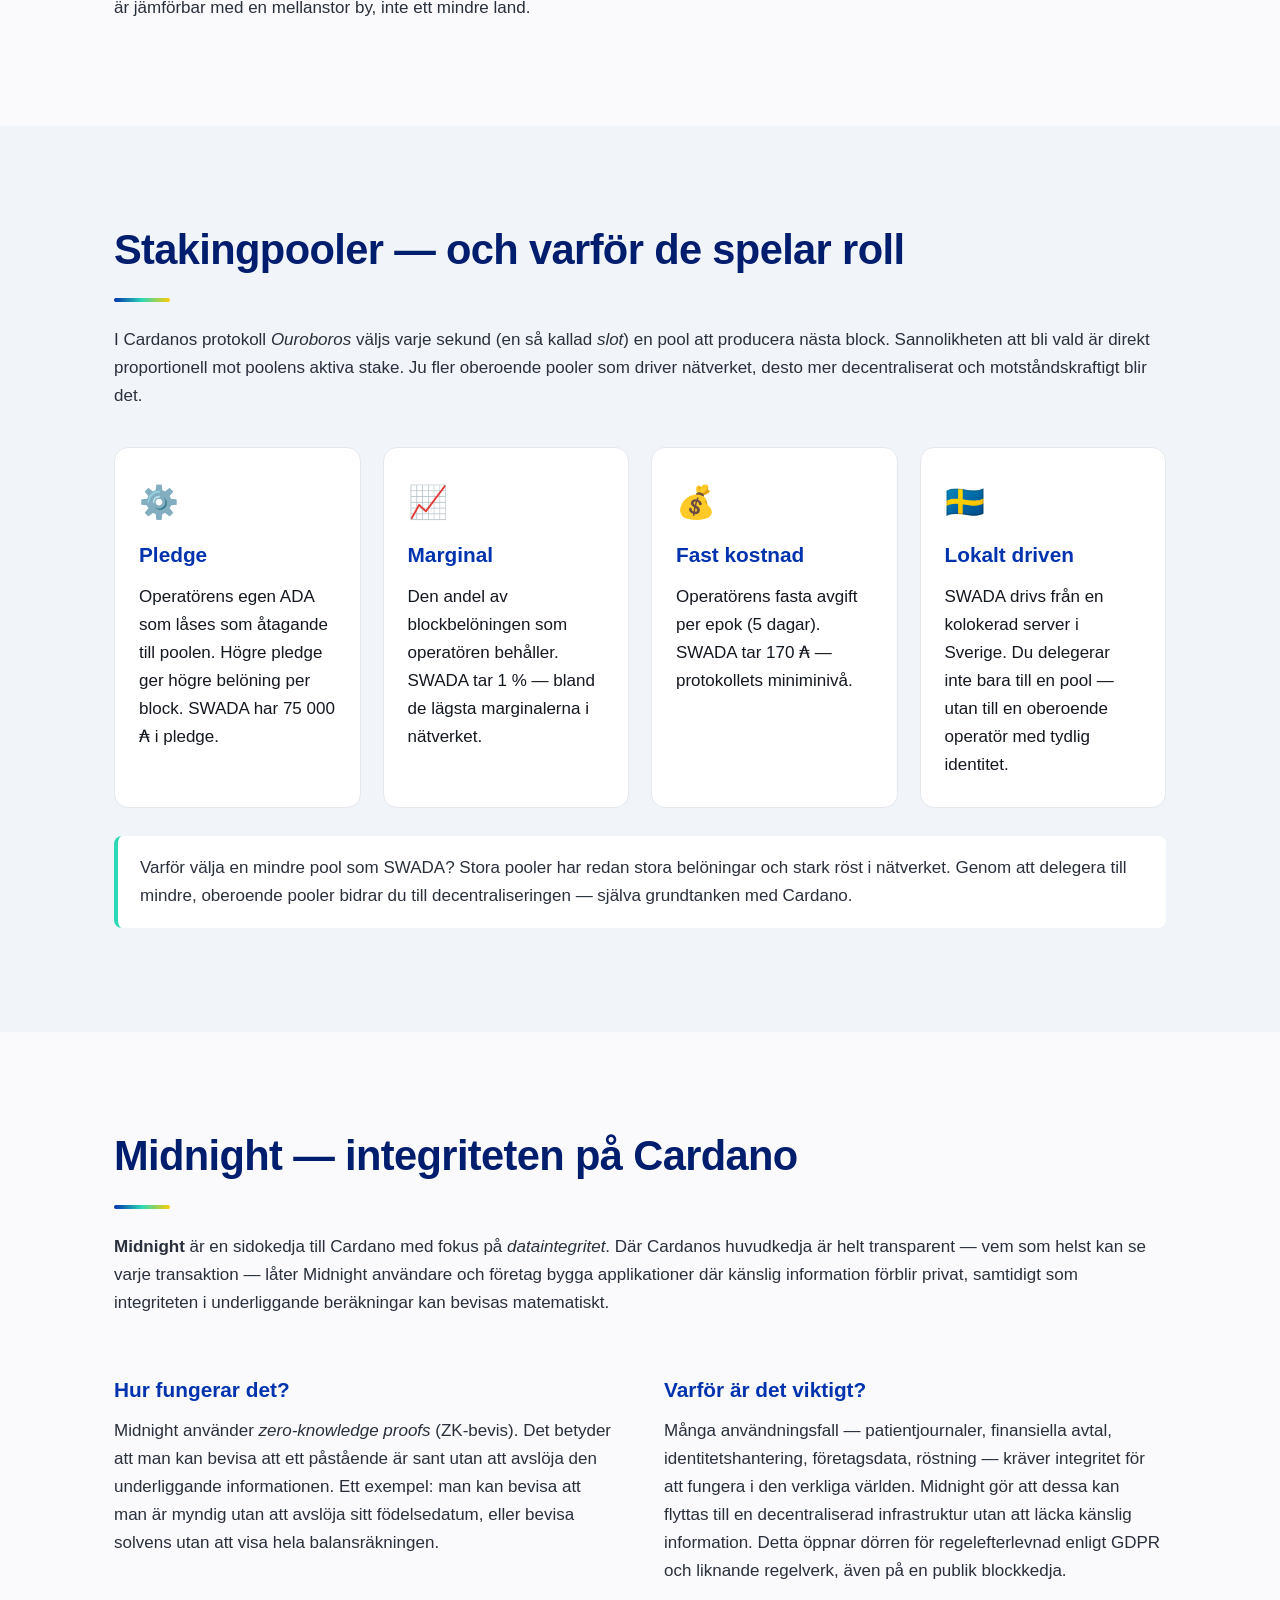
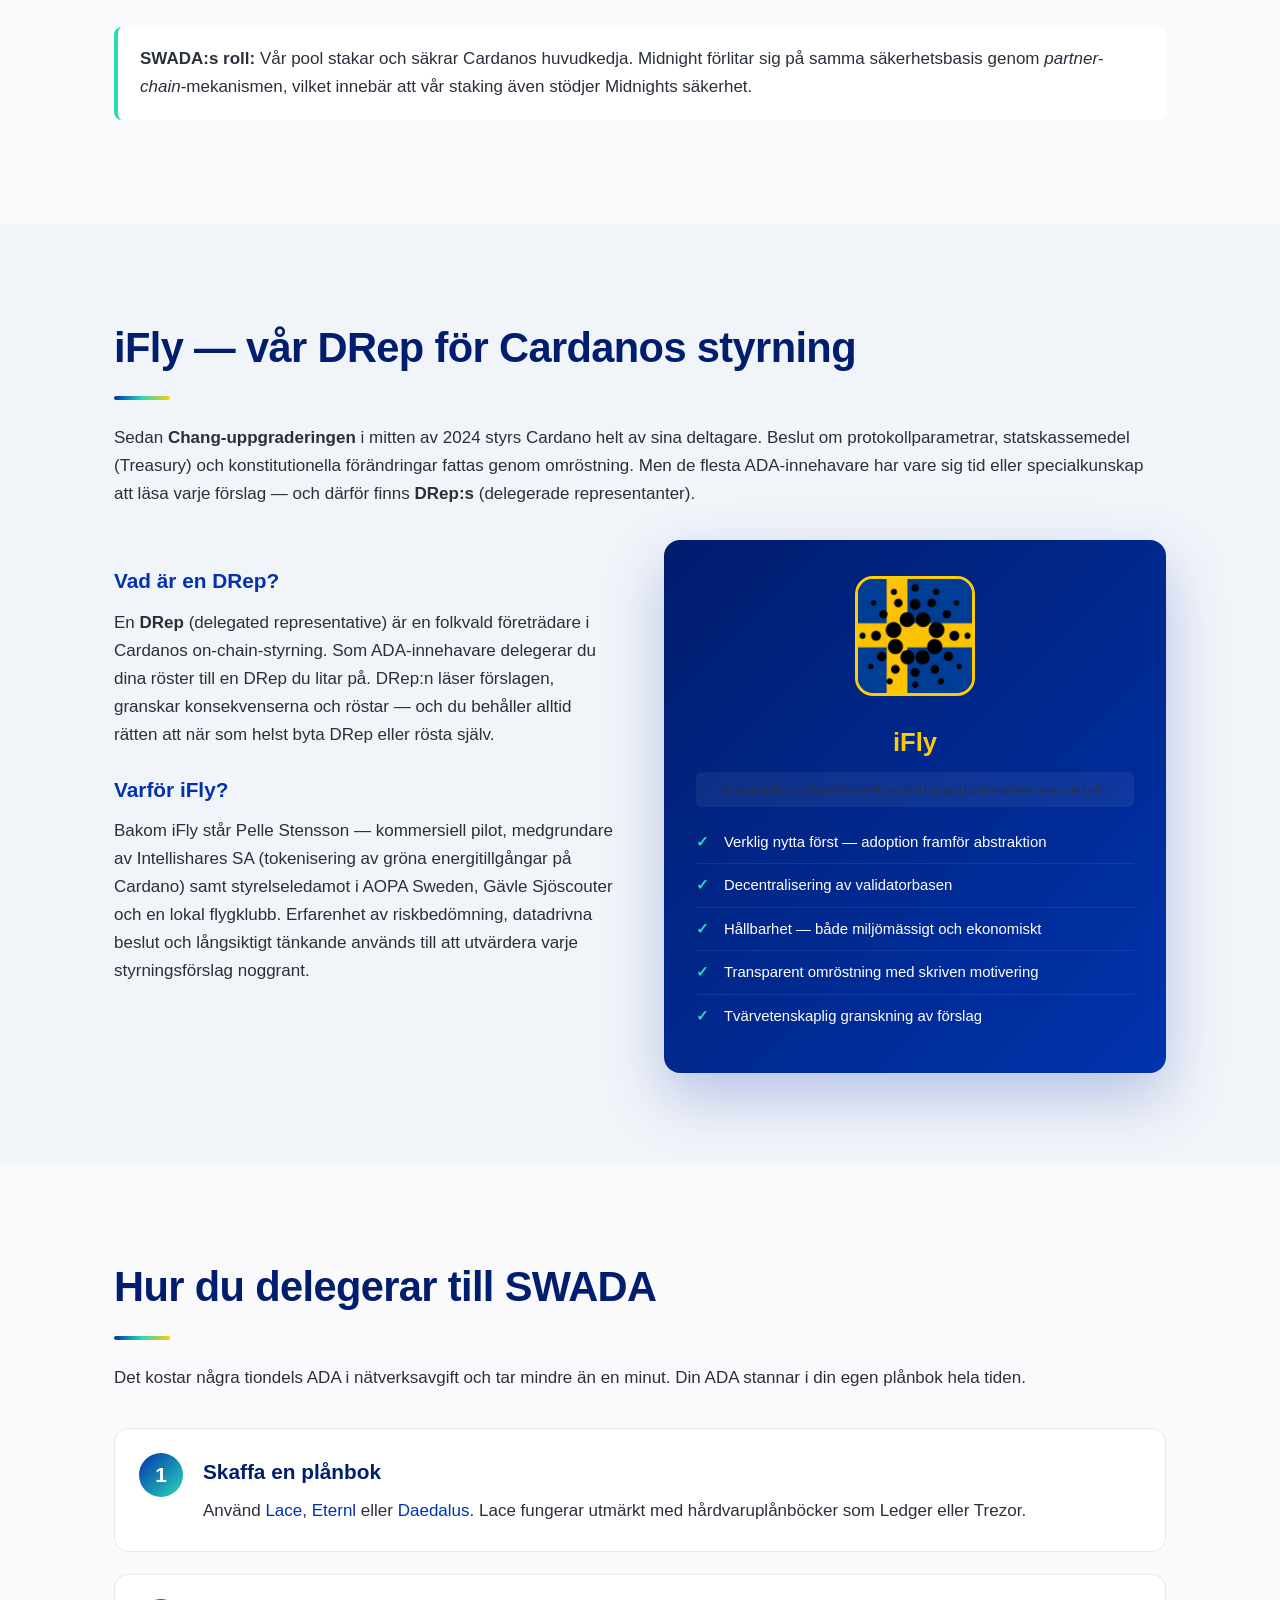
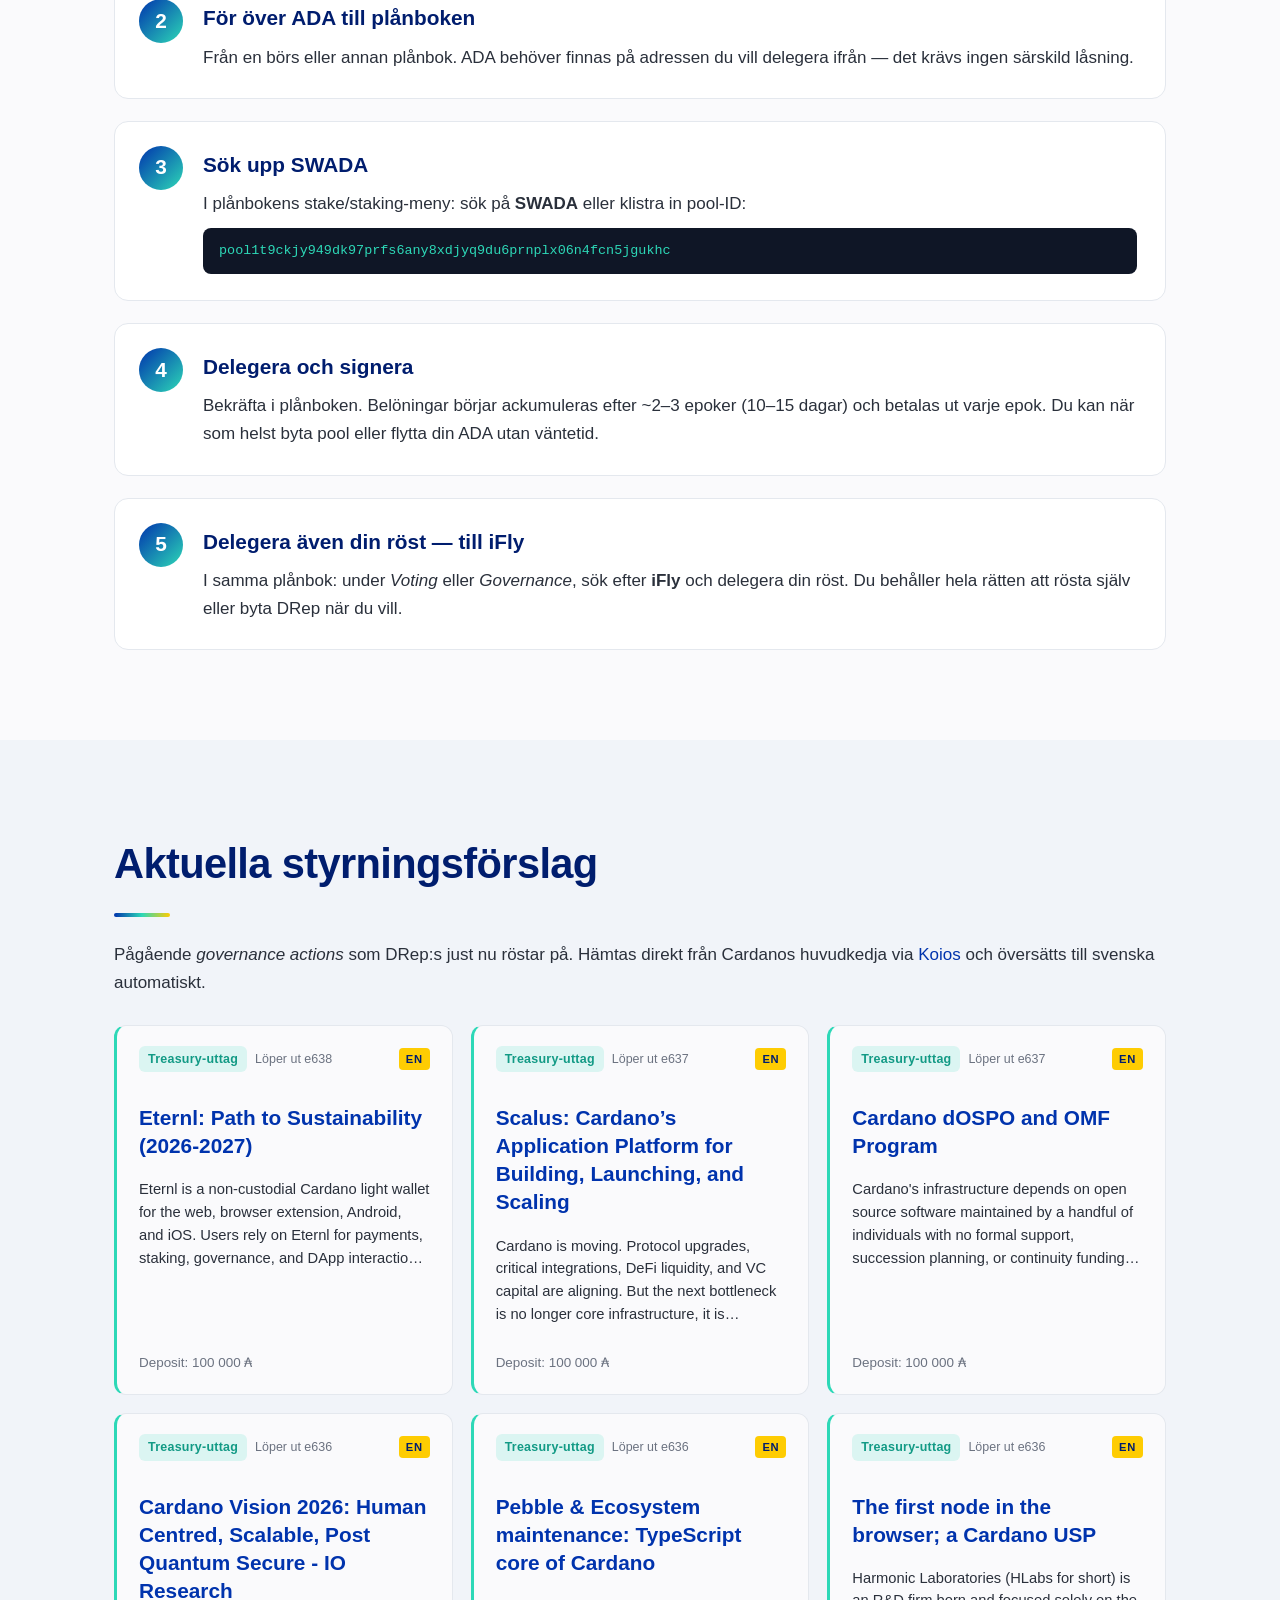
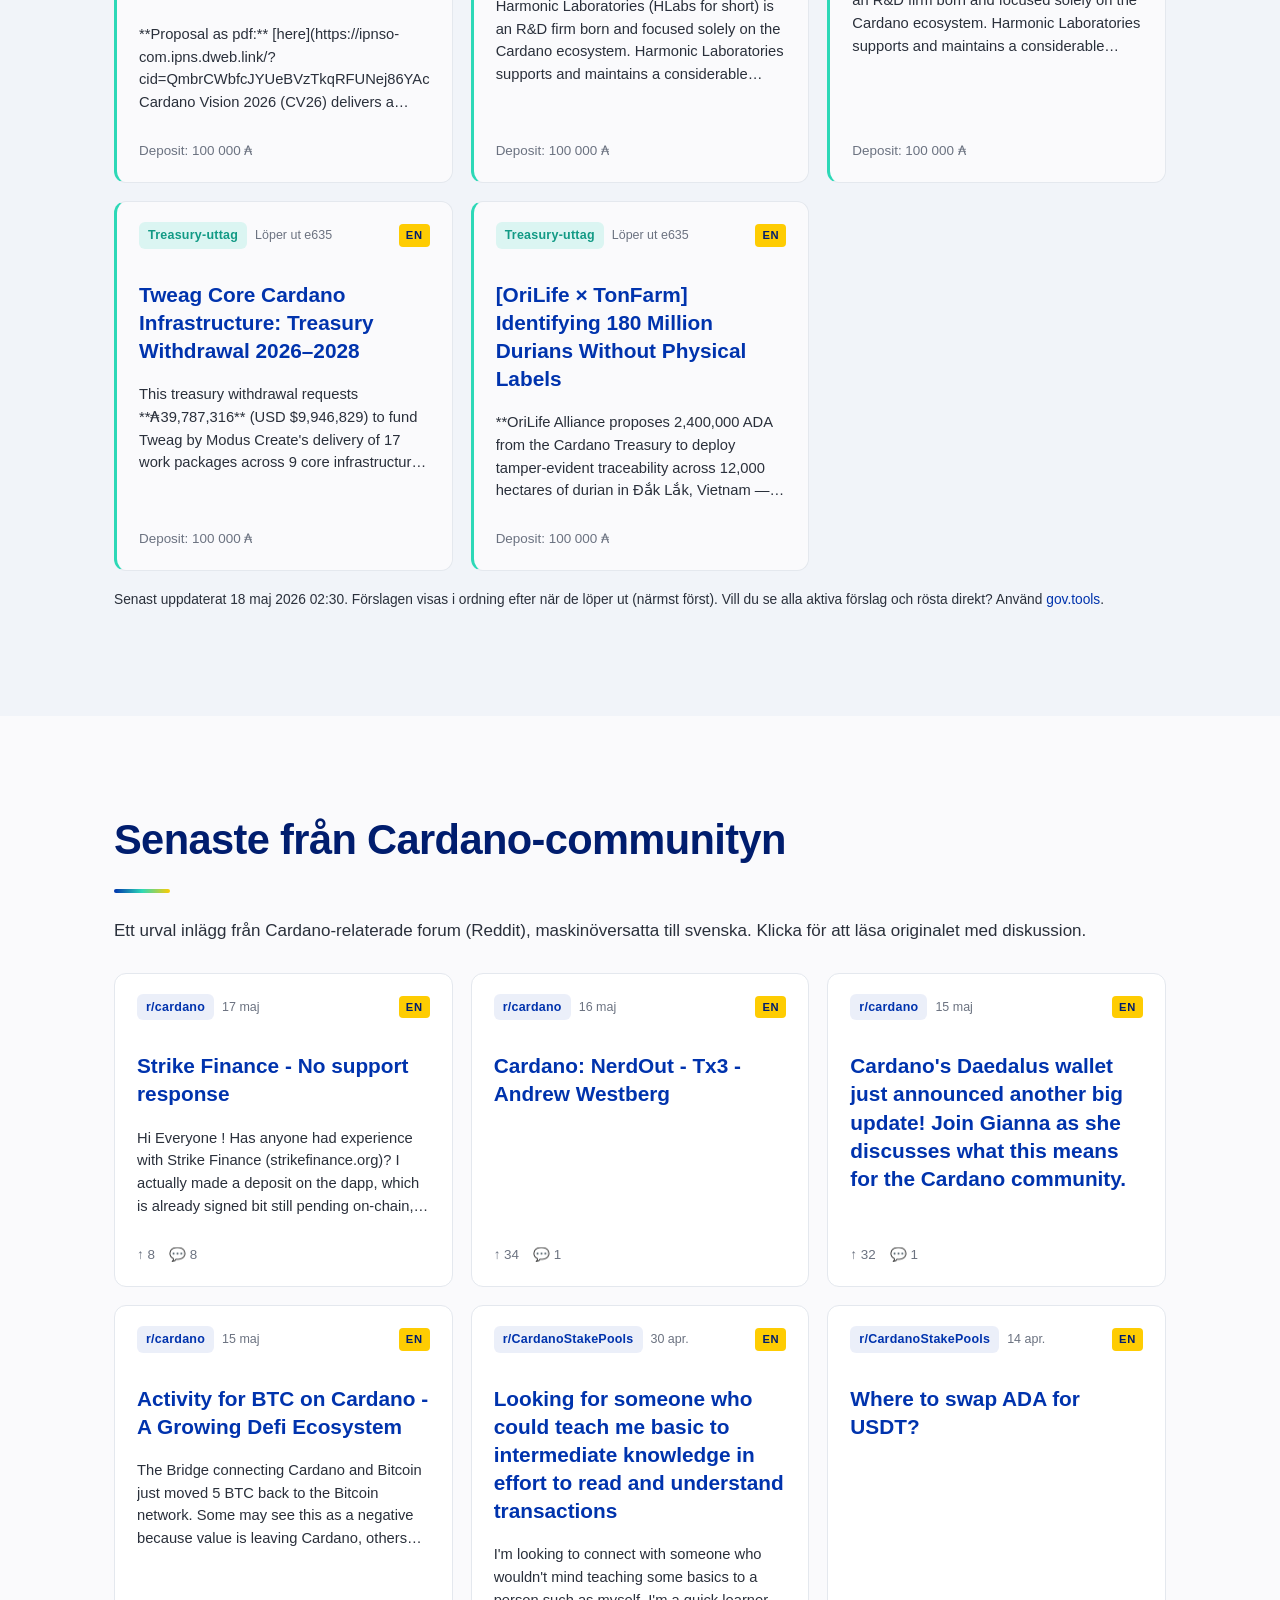
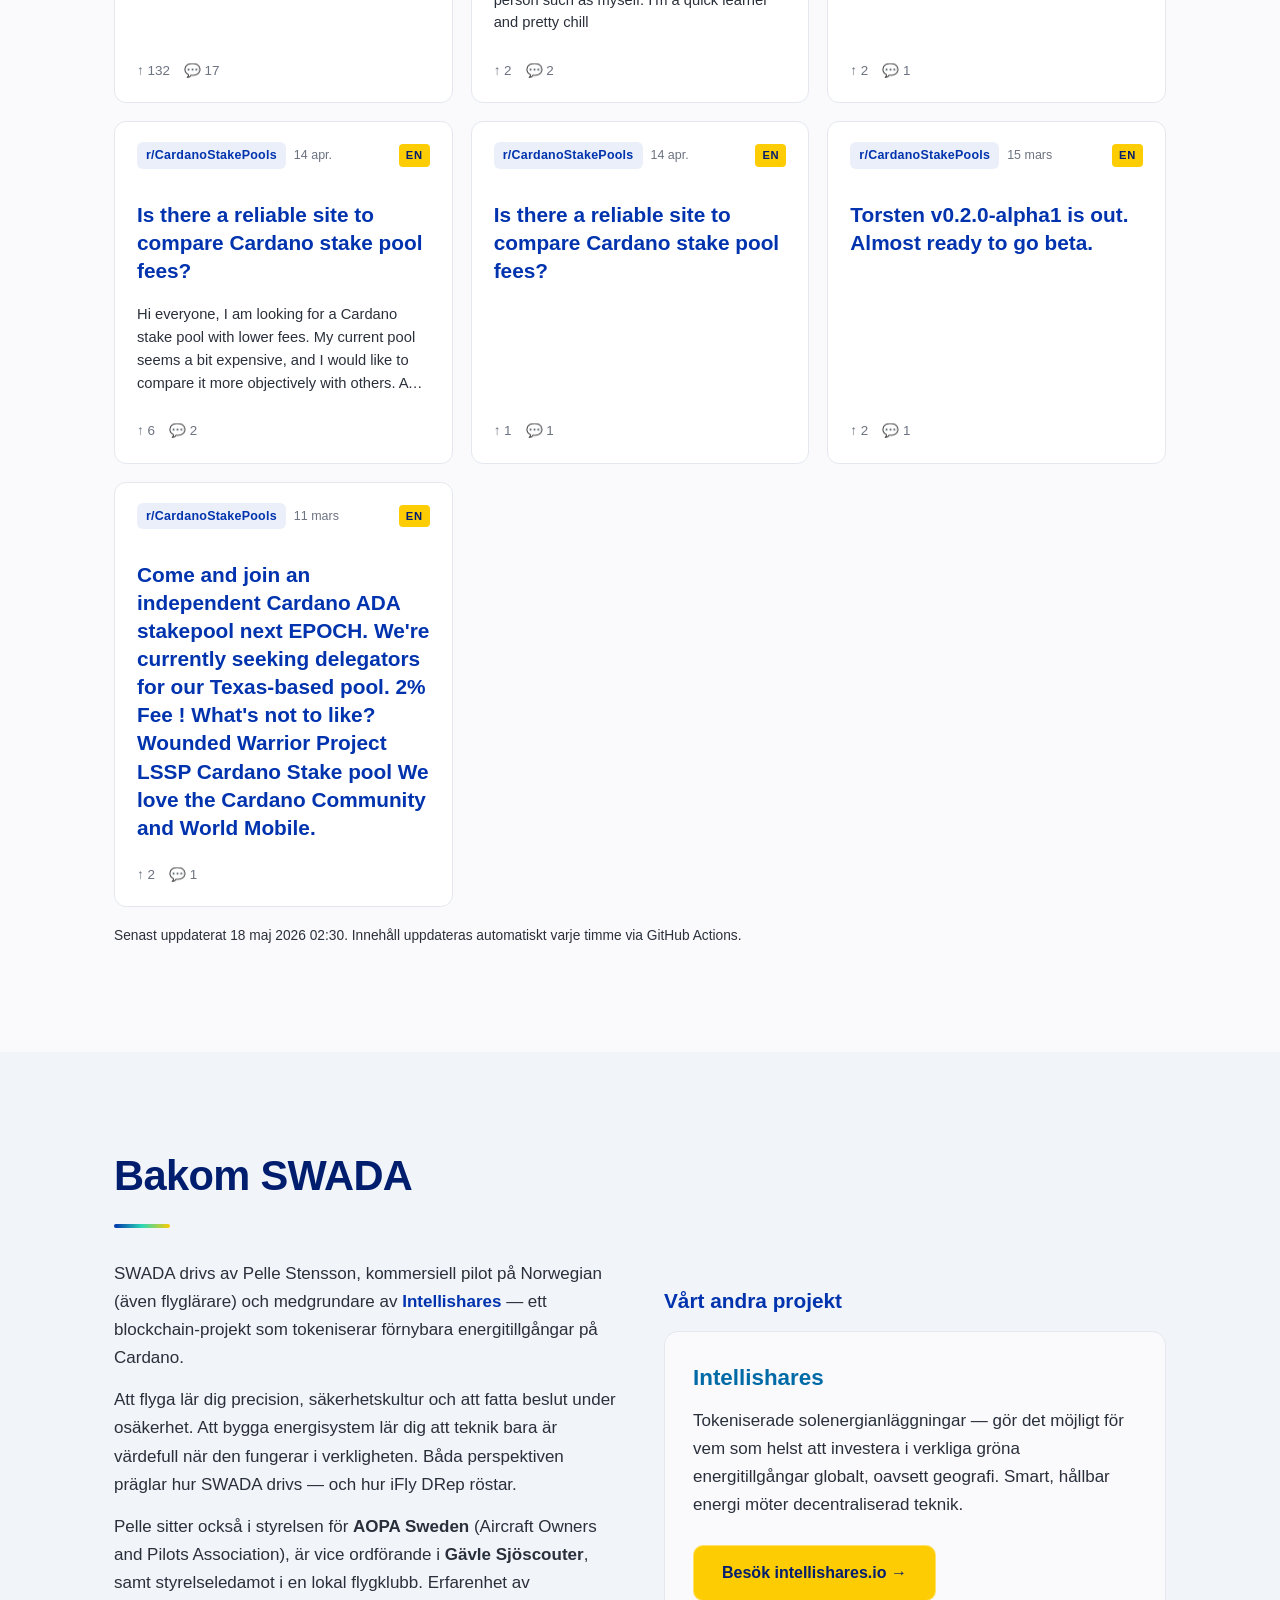
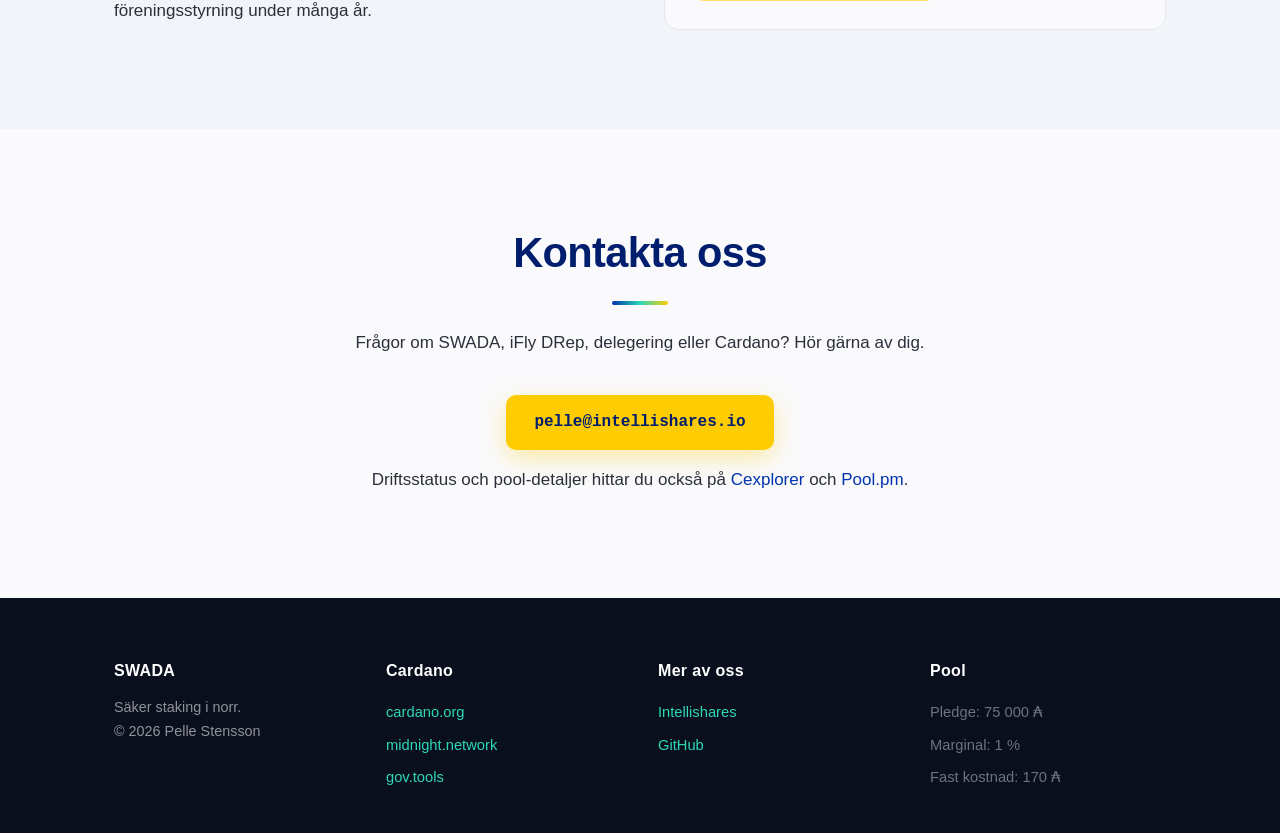
==== commit 56f78dce: "Add live news + governance proposals with auto-translation - scripts/fetch-content.mjs: fetches Redd" ====
--- a/index.html
+++ b/index.html
@@ -26,6 +26,8 @@
       <a href="#stakepool">Stakingpool</a>
       <a href="#midnight">Midnight</a>
       <a href="#drep">DRep</a>
+      <a href="#proposals">Förslag</a>
+      <a href="#news">Nyheter</a>
       <a href="#delegera">Delegera</a>
       <a href="#kontakt">Kontakt</a>
     </nav>
@@ -214,6 +216,28 @@
   </div>
 </section>
 
+<section id="proposals" class="section section-alt">
+  <div class="container">
+    <h2>Aktuella styrningsförslag</h2>
+    <p>Pågående <em>governance actions</em> som DRep:s just nu röstar på. Hämtas direkt från Cardanos huvudkedja via <a href="https://api.koios.rest" target="_blank" rel="noopener">Koios</a> och översätts till svenska automatiskt.</p>
+    <div id="proposals-list" class="feed">
+      <p class="muted feed-loading">Laddar förslag…</p>
+    </div>
+    <p class="feed-meta">Senast uppdaterat <span id="proposals-updated">—</span>. Förslagen visas i ordning efter när de löper ut (närmst först). Vill du se alla aktiva förslag och rösta direkt? Använd <a href="https://gov.tools" target="_blank" rel="noopener">gov.tools</a>.</p>
+  </div>
+</section>
+
+<section id="news" class="section">
+  <div class="container">
+    <h2>Senaste från Cardano-communityn</h2>
+    <p>Ett urval inlägg från Cardano-relaterade forum (Reddit), maskinöversatta till svenska. Klicka för att läsa originalet med diskussion.</p>
+    <div id="news-list" class="feed">
+      <p class="muted feed-loading">Laddar nyheter…</p>
+    </div>
+    <p class="feed-meta">Senast uppdaterat <span id="news-updated">—</span>. Innehåll uppdateras automatiskt varje timme via GitHub Actions.</p>
+  </div>
+</section>
+
 <section id="om" class="section section-alt">
   <div class="container">
     <h2>Bakom SWADA</h2>
@@ -277,5 +301,103 @@
   </div>
 </footer>
 
+<script>
+  // Render news + proposals feeds from build-time JSON.
+  const fmtDate = (iso) => {
+    if (!iso) return "";
+    const d = new Date(iso);
+    return d.toLocaleString("sv-SE", { day: "numeric", month: "short", year: "numeric", hour: "2-digit", minute: "2-digit" });
+  };
+
+  const fmtRelDate = (iso) => {
+    if (!iso) return "";
+    const d = new Date(iso);
+    const sec = Math.floor((Date.now() - d) / 1000);
+    if (sec < 3600) return `${Math.floor(sec / 60)} min sedan`;
+    if (sec < 86400) return `${Math.floor(sec / 3600)} h sedan`;
+    if (sec < 7 * 86400) return `${Math.floor(sec / 86400)} d sedan`;
+    return d.toLocaleDateString("sv-SE", { day: "numeric", month: "short" });
+  };
+
+  const escape = (s) => String(s ?? "").replace(/[&<>"']/g, (c) => ({"&":"&amp;","<":"&lt;",">":"&gt;",'"':"&quot;","'":"&#39;"}[c]));
+
+  const trimTo = (s, n) => {
+    if (!s) return "";
+    if (s.length <= n) return s;
+    return s.slice(0, n).replace(/\s+\S*$/, "") + "…";
+  };
+
+  function renderNews(items) {
+    if (!items?.length) return '<p class="muted">Inga nyheter att visa just nu.</p>';
+    return items.map((n) => {
+      const title = n.title_sv || n.title_en;
+      const lang = n.title_sv ? "sv" : "en";
+      const summary = trimTo(n.summary_sv || n.summary_en || "", 220);
+      return `
+        <a class="feed-card" href="${escape(n.url)}" target="_blank" rel="noopener">
+          <div class="feed-card-meta">
+            <span class="feed-source">${escape(n.source || "")}</span>
+            <span class="feed-date">${escape(fmtRelDate(n.date))}</span>
+            ${lang === "en" ? '<span class="feed-lang">EN</span>' : ""}
+          </div>
+          <h3 class="feed-title">${escape(title)}</h3>
+          ${summary ? `<p class="feed-summary">${escape(summary)}</p>` : ""}
+          <div class="feed-stats">
+            ${n.score != null ? `<span>↑ ${n.score}</span>` : ""}
+            ${n.comments != null ? `<span>💬 ${n.comments}</span>` : ""}
+          </div>
+        </a>`;
+    }).join("");
+  }
+
+  function renderProposals(items) {
+    if (!items?.length) return '<p class="muted">Inga aktiva förslag.</p>';
+    const typeLabels = {
+      "TreasuryWithdrawals": "Treasury-uttag",
+      "ParameterChange": "Parameterändring",
+      "HardForkInitiation": "Hard fork",
+      "InfoAction": "Informationsåtgärd",
+      "NewConstitution": "Ny konstitution",
+      "NoConfidence": "Misstroende",
+      "NewCommittee": "Ny kommitté",
+    };
+    return items.map((p) => {
+      const title = p.title_sv || p.title_en;
+      const lang = p.title_sv ? "sv" : "en";
+      const summary = trimTo(p.summary_sv || p.summary_en || "", 260);
+      const typeLabel = typeLabels[p.type] || p.type;
+      return `
+        <a class="feed-card proposal-card" href="${escape(p.url)}" target="_blank" rel="noopener">
+          <div class="feed-card-meta">
+            <span class="feed-source proposal-type">${escape(typeLabel)}</span>
+            <span class="feed-date">Löper ut e${escape(p.expiration_epoch)}</span>
+            ${lang === "en" ? '<span class="feed-lang">EN</span>' : ""}
+          </div>
+          <h3 class="feed-title">${escape(title)}</h3>
+          ${summary ? `<p class="feed-summary">${escape(summary)}</p>` : ""}
+          ${p.deposit_ada ? `<div class="feed-stats"><span>Deposit: ${p.deposit_ada.toLocaleString("sv-SE")} ₳</span></div>` : ""}
+        </a>`;
+    }).join("");
+  }
+
+  async function loadFeed(file, target, updatedTarget, renderer) {
+    try {
+      const r = await fetch(file, { cache: "no-cache" });
+      if (!r.ok) throw new Error(`HTTP ${r.status}`);
+      const j = await r.json();
+      document.getElementById(target).innerHTML = renderer(j.items || []);
+      if (j.fetched_at) {
+        document.getElementById(updatedTarget).textContent = fmtDate(j.fetched_at);
+      }
+    } catch (e) {
+      document.getElementById(target).innerHTML =
+        `<p class="muted">Kunde inte ladda innehållet (${escape(e.message)}).</p>`;
+    }
+  }
+
+  loadFeed("/data/proposals.json", "proposals-list", "proposals-updated", renderProposals);
+  loadFeed("/data/news.json", "news-list", "news-updated", renderNews);
+</script>
+
 </body>
 </html>
--- a/styles.css
+++ b/styles.css
@@ -421,9 +421,110 @@
   color: rgba(255,255,255,0.55);
 }
 
+/* ===== FEEDS (news + proposals) ===== */
+.feed {
+  display: grid;
+  grid-template-columns: repeat(auto-fill, minmax(300px, 1fr));
+  gap: 18px;
+  margin: 28px 0 16px;
+}
+.feed-loading {
+  grid-column: 1 / -1;
+  text-align: center;
+  padding: 32px;
+  color: var(--muted);
+}
+.feed-card {
+  background: white;
+  border: 1px solid var(--border);
+  border-radius: 12px;
+  padding: 20px 22px;
+  display: flex;
+  flex-direction: column;
+  gap: 8px;
+  text-decoration: none;
+  color: var(--text);
+  transition: transform 0.12s, box-shadow 0.15s, border-color 0.15s;
+}
+.feed-card:hover {
+  transform: translateY(-3px);
+  box-shadow: 0 14px 32px rgba(0, 51, 173, 0.1);
+  border-color: var(--turquoise);
+}
+.feed-card-meta {
+  display: flex;
+  flex-wrap: wrap;
+  align-items: center;
+  gap: 8px;
+  font-size: 0.78rem;
+}
+.feed-source {
+  background: rgba(0, 51, 173, 0.08);
+  color: var(--cardano-blue);
+  padding: 3px 9px;
+  border-radius: 6px;
+  font-weight: 600;
+  letter-spacing: 0.02em;
+}
+.proposal-card .proposal-type {
+  background: rgba(45, 216, 183, 0.15);
+  color: var(--turquoise-deep);
+}
+.feed-date {
+  color: var(--muted);
+}
+.feed-lang {
+  margin-left: auto;
+  background: var(--swedish-yellow);
+  color: var(--cardano-deep);
+  padding: 2px 7px;
+  border-radius: 4px;
+  font-size: 0.7rem;
+  font-weight: 700;
+  letter-spacing: 0.06em;
+}
+.feed-title {
+  font-size: 1.05rem;
+  font-weight: 700;
+  line-height: 1.35;
+  color: var(--cardano-deep);
+  margin: 4px 0 0;
+}
+.feed-card:hover .feed-title { color: var(--cardano-blue); }
+.feed-summary {
+  font-size: 0.92rem;
+  color: #404757;
+  margin: 0;
+  line-height: 1.55;
+  display: -webkit-box;
+  -webkit-line-clamp: 4;
+  -webkit-box-orient: vertical;
+  overflow: hidden;
+}
+.feed-stats {
+  display: flex;
+  gap: 14px;
+  font-size: 0.84rem;
+  color: var(--muted);
+  margin-top: auto;
+  padding-top: 4px;
+}
+.feed-meta {
+  font-size: 0.86rem;
+  color: var(--muted);
+  margin-top: 18px !important;
+}
+.proposal-card {
+  border-left: 3px solid var(--turquoise);
+}
+.section-alt .feed-card {
+  background: var(--bg);
+}
+
 @media (max-width: 640px) {
   .nav nav { display: none; }
   .hero { padding: 80px 24px 70px; }
   .section { padding: 64px 0; }
   .step { padding-left: 80px; }
-}
+  .feed { grid-template-columns: 1fr; }
+}
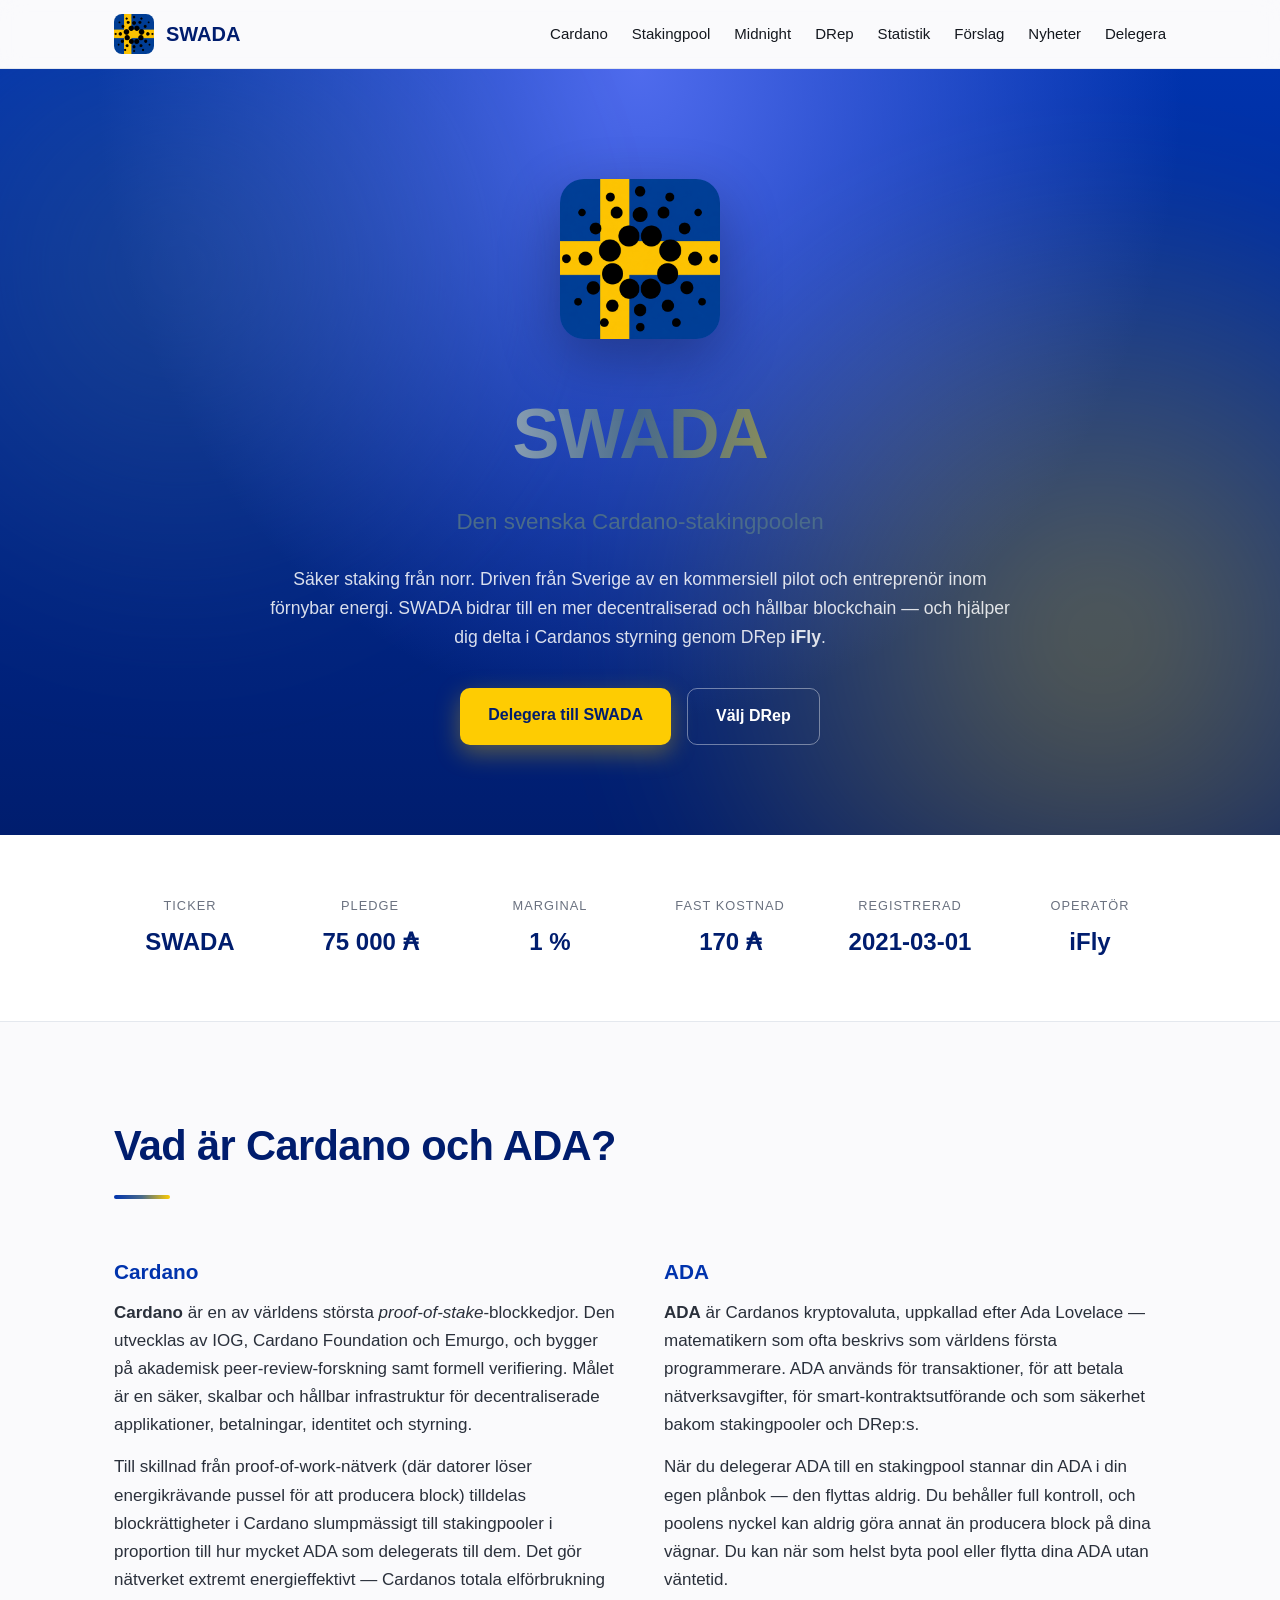
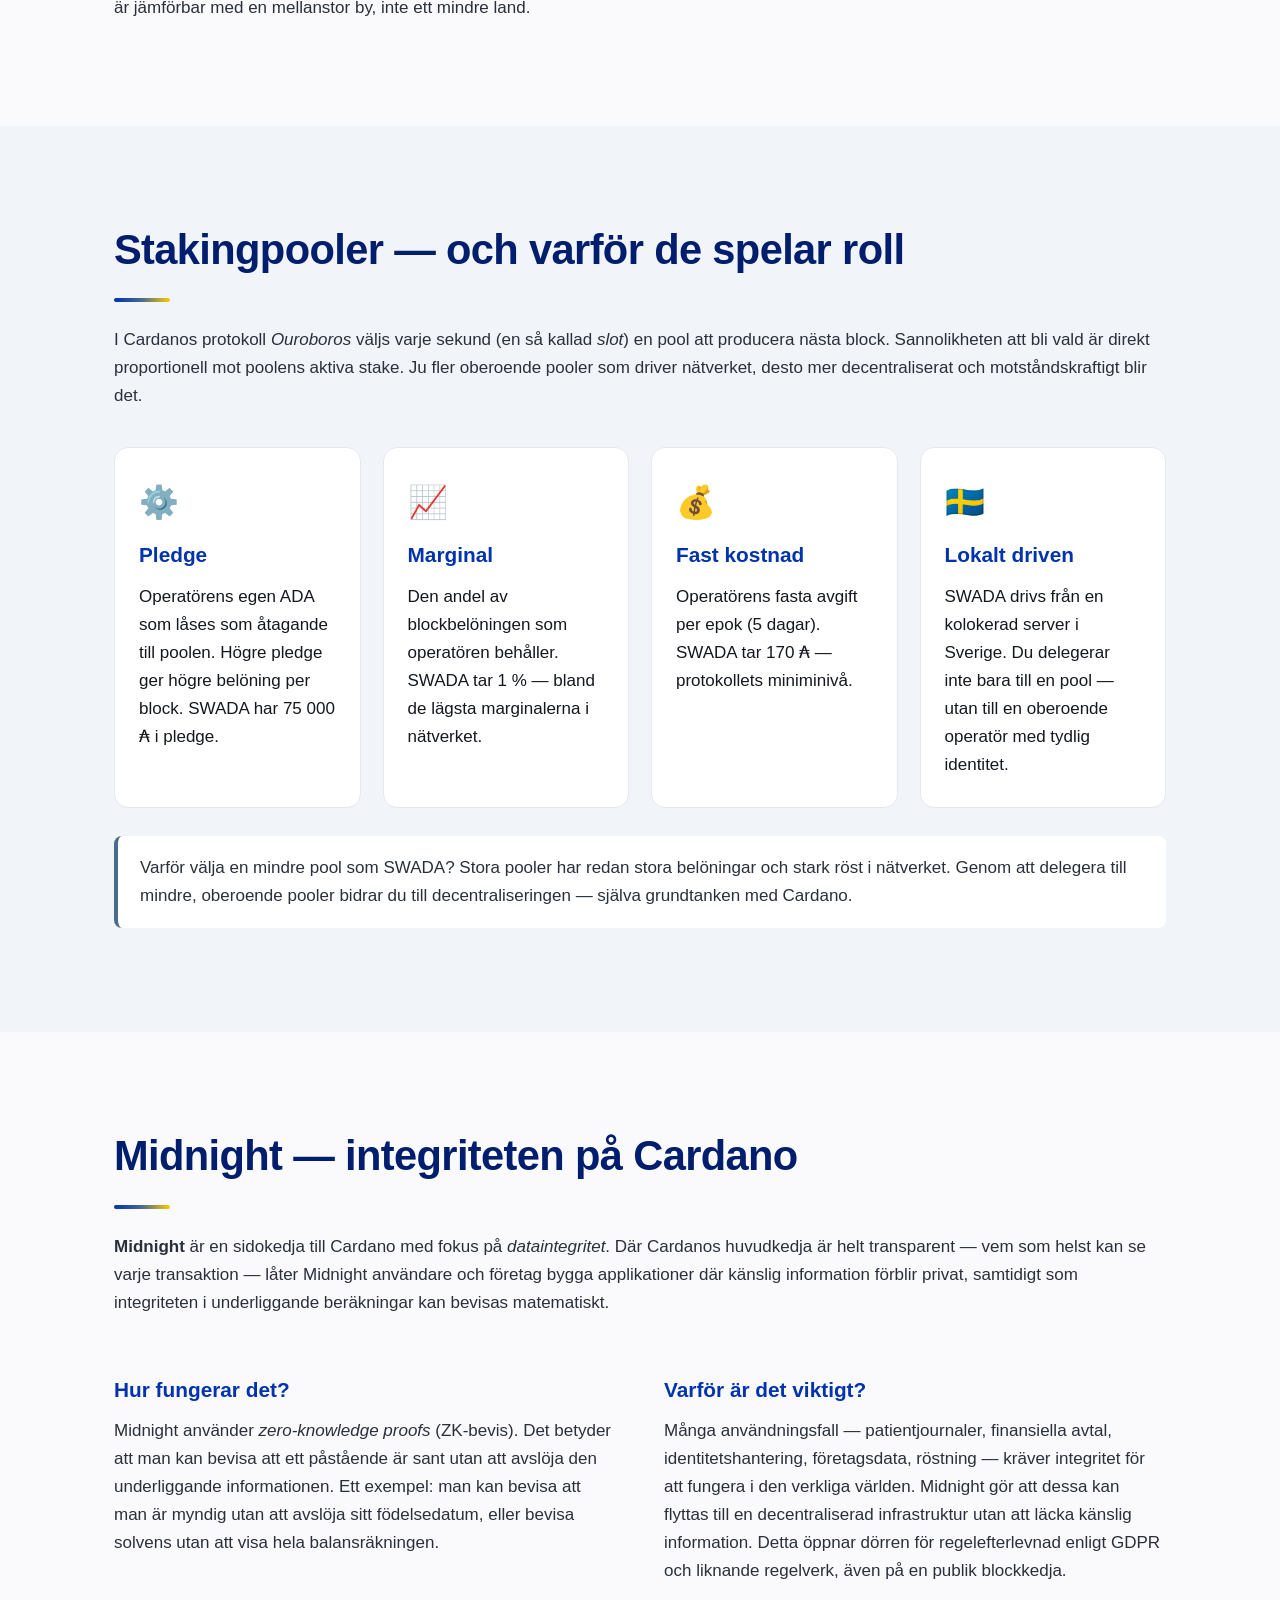
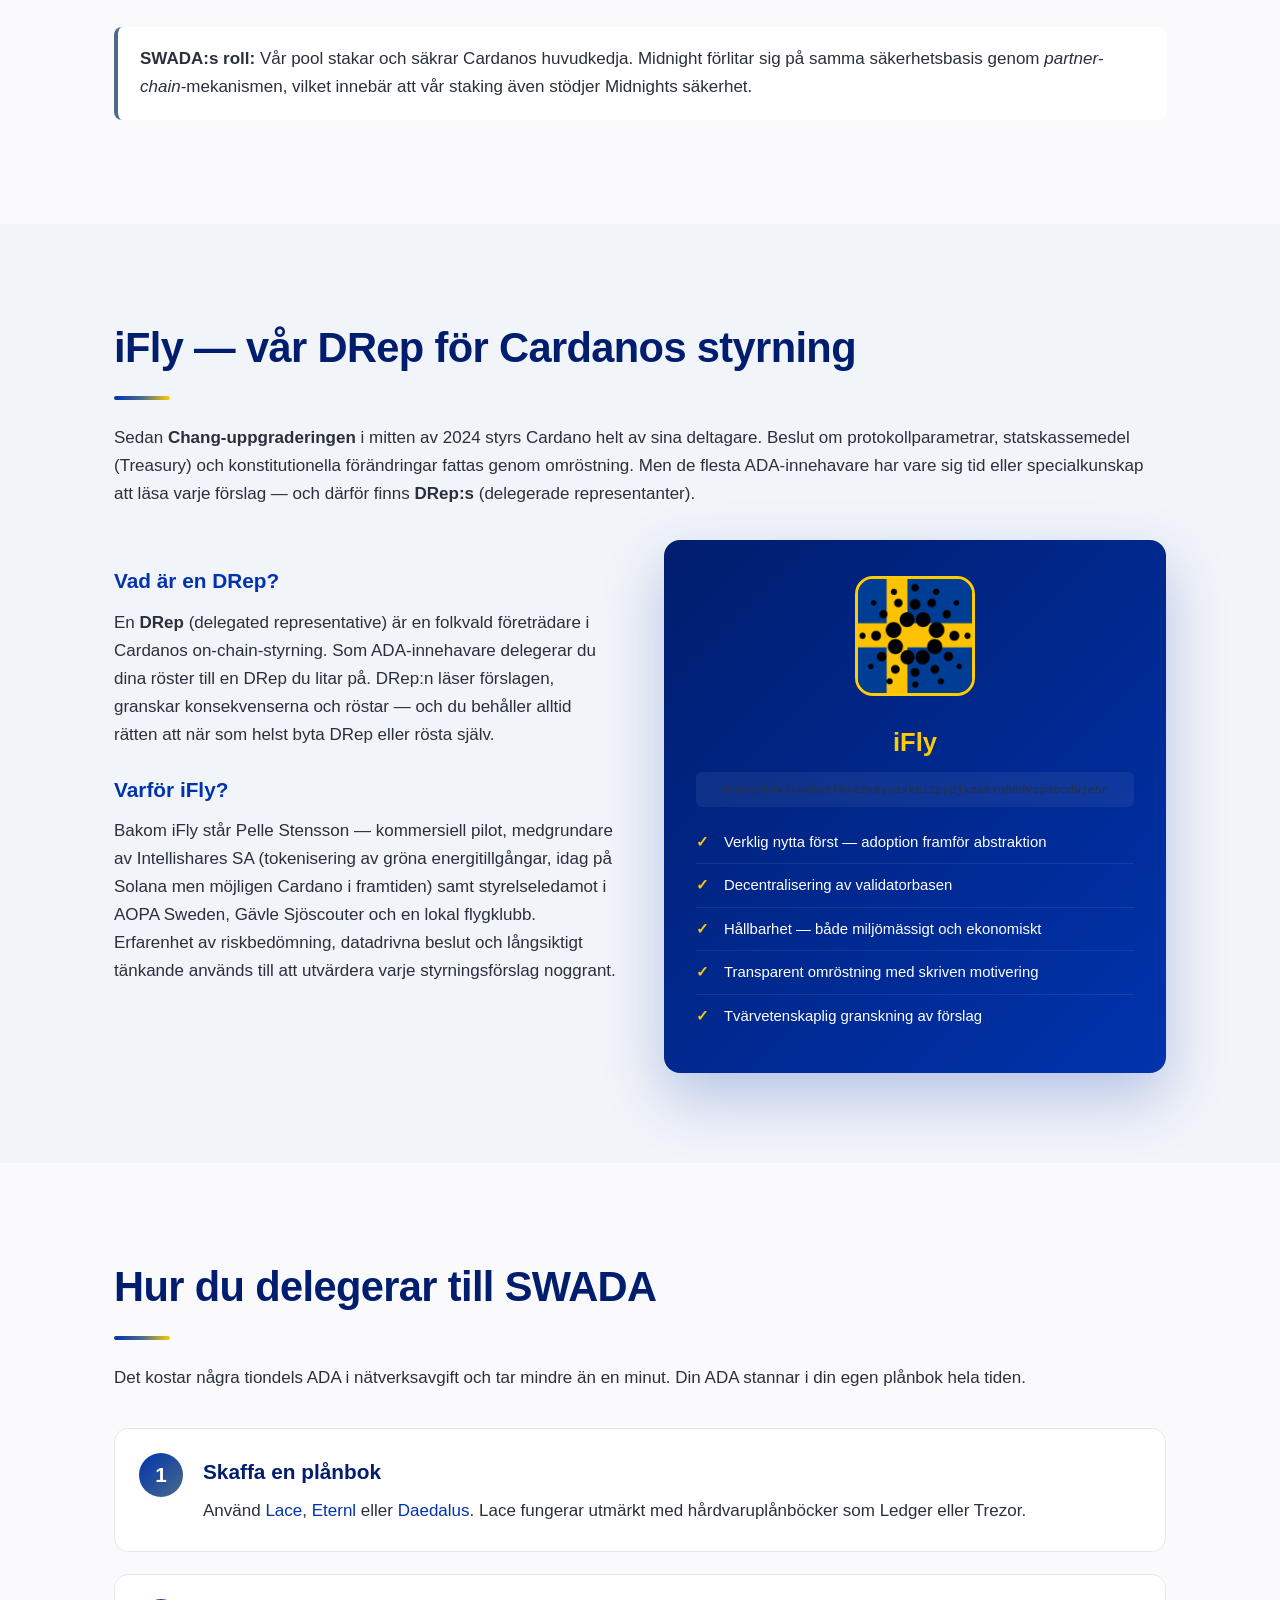
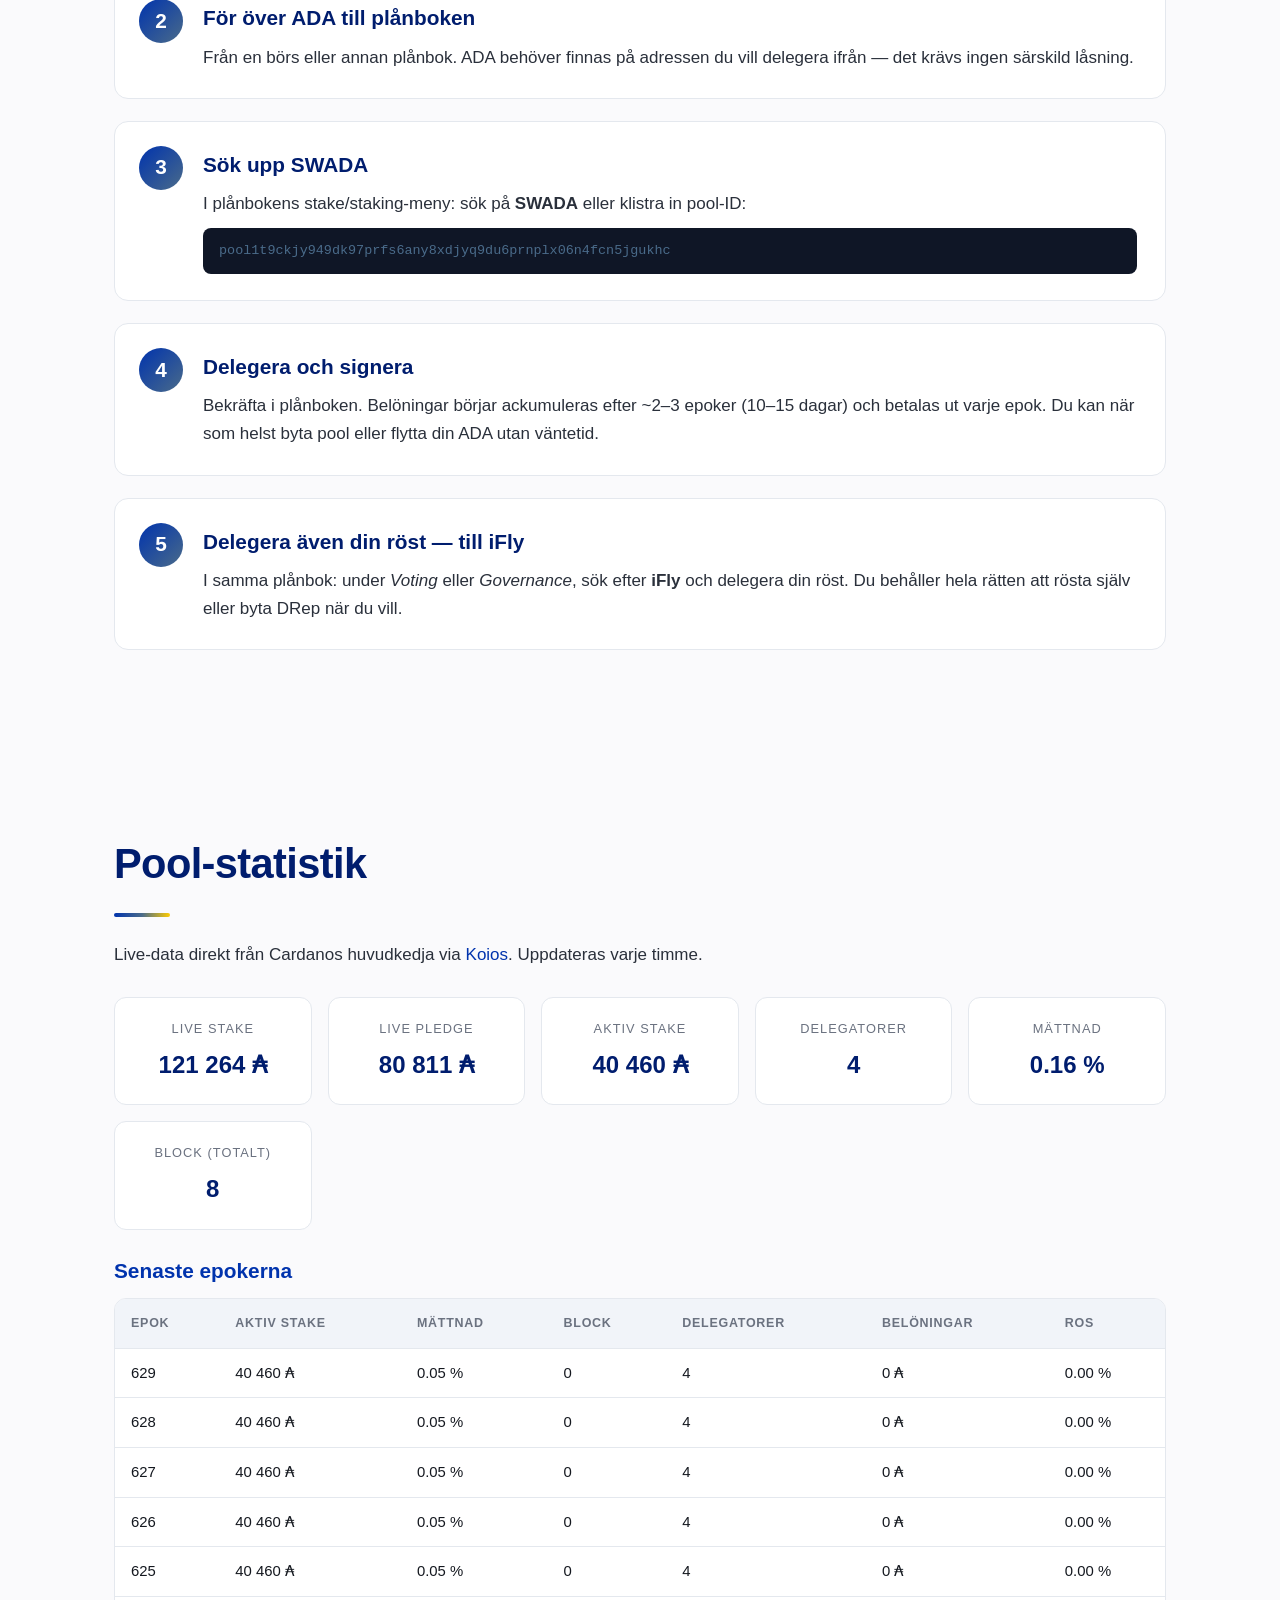
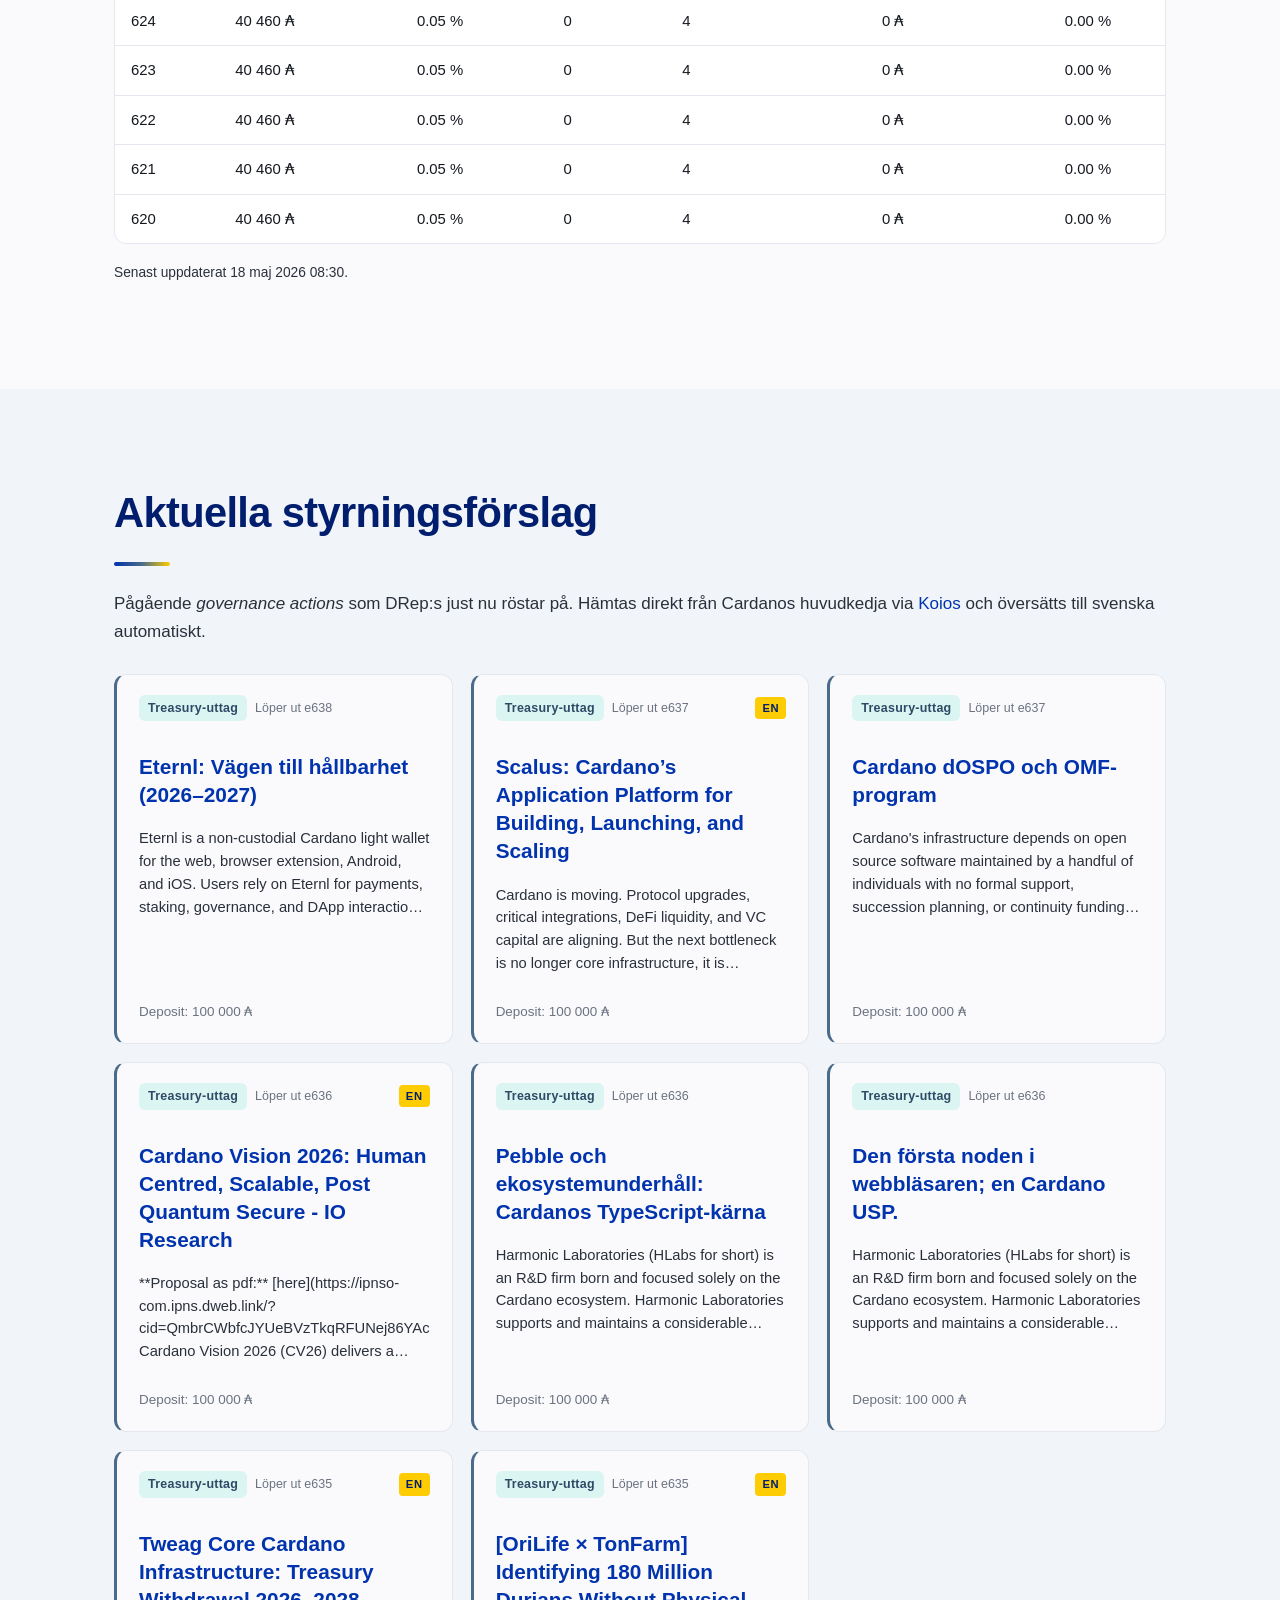
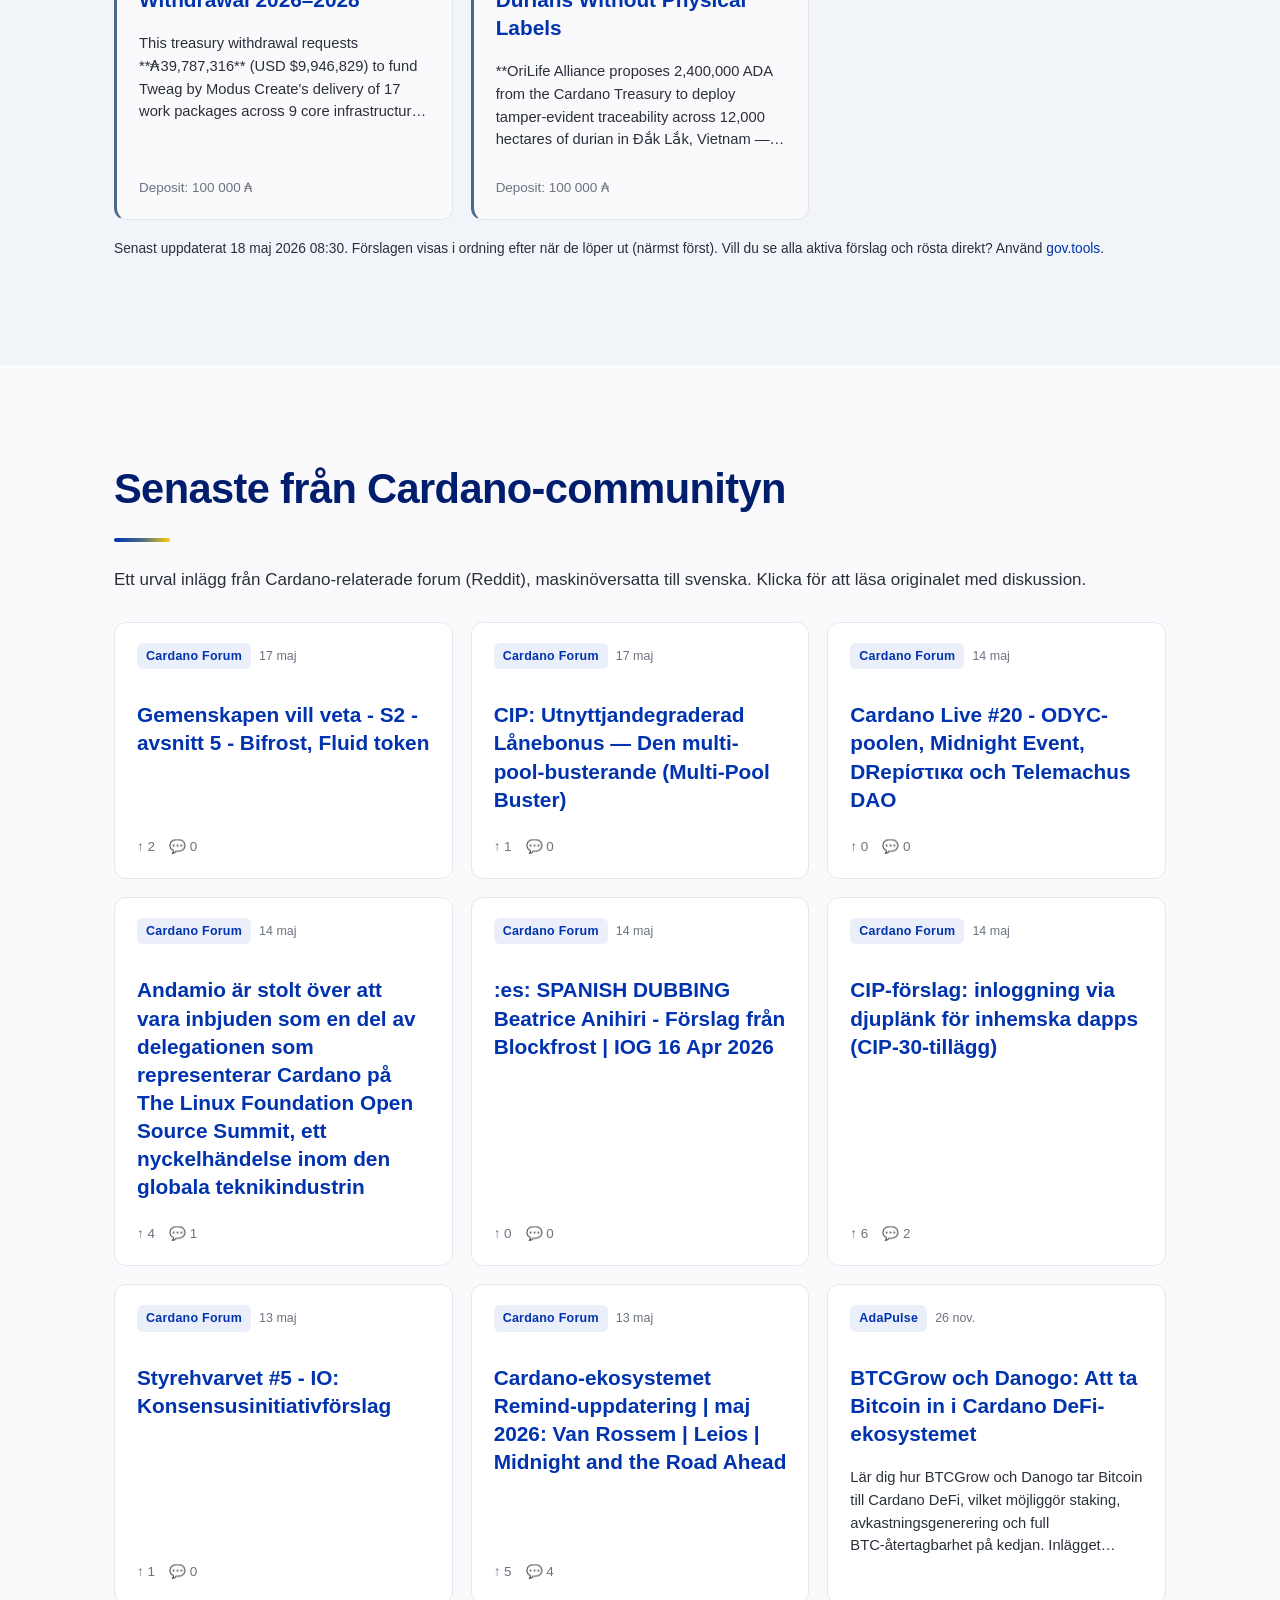
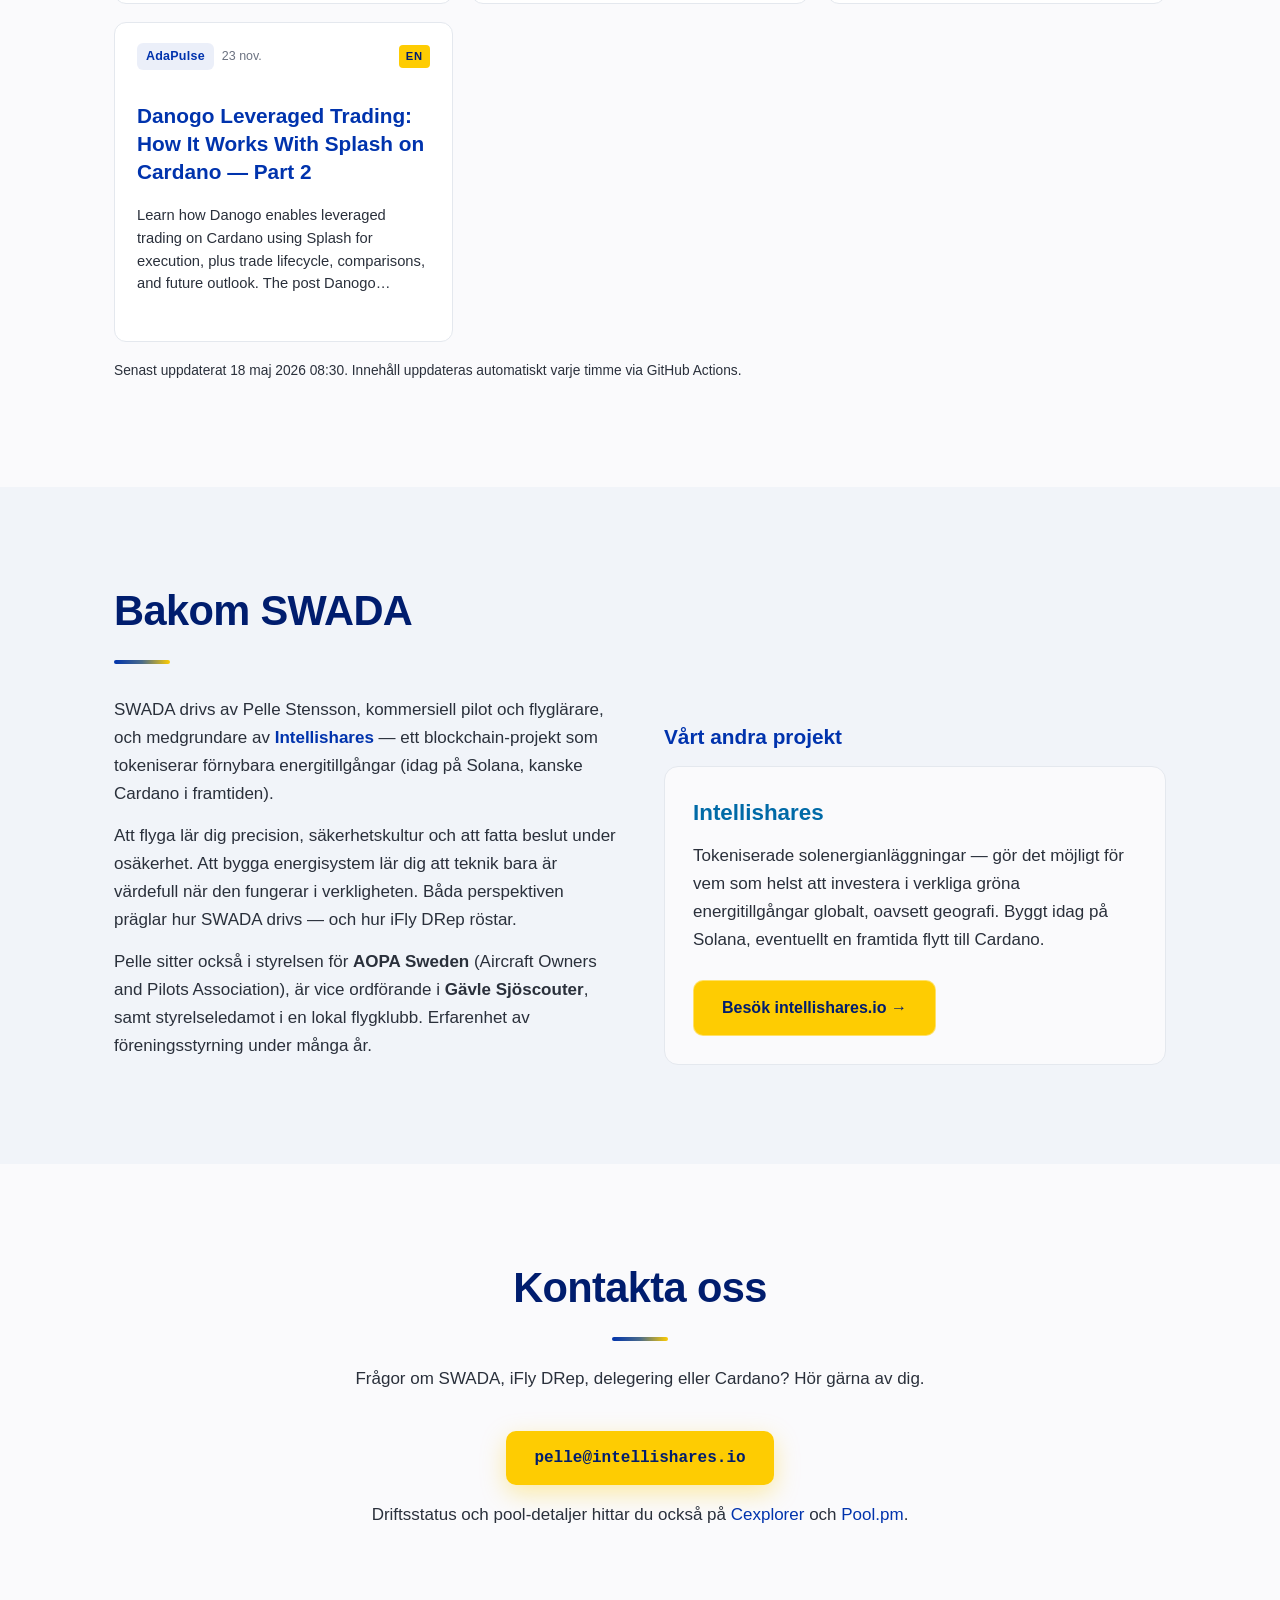
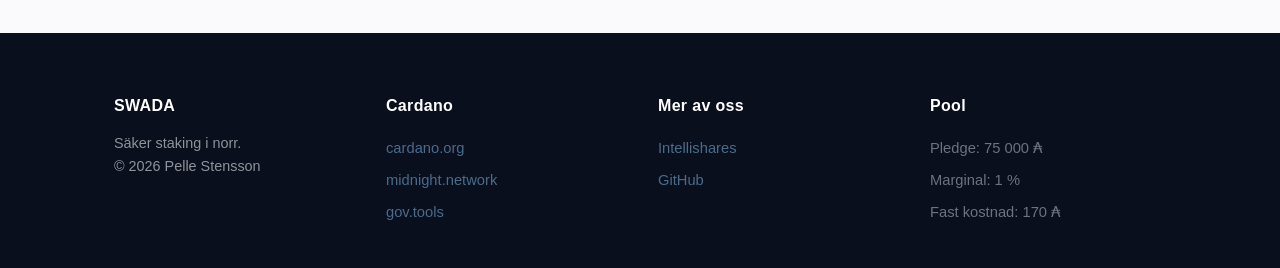
==== commit 057a29e6: "Pool stats + serious slate palette + copy + workflow fixes UI/copy: - Replace turquoise (#2DD8B7) wi" ====
--- a/index.html
+++ b/index.html
@@ -26,10 +26,10 @@
       <a href="#stakepool">Stakingpool</a>
       <a href="#midnight">Midnight</a>
       <a href="#drep">DRep</a>
+      <a href="#performance">Statistik</a>
       <a href="#proposals">Förslag</a>
       <a href="#news">Nyheter</a>
       <a href="#delegera">Delegera</a>
-      <a href="#kontakt">Kontakt</a>
     </nav>
   </div>
 </header>
@@ -45,7 +45,7 @@
     <p class="lead">Säker staking från norr. Driven från Sverige av en kommersiell pilot och entreprenör inom förnybar energi. SWADA bidrar till en mer decentraliserad och hållbar blockchain — och hjälper dig delta i Cardanos styrning genom DRep <strong>iFly</strong>.</p>
     <div class="hero-cta">
       <a href="#delegera" class="btn btn-primary">Delegera till SWADA</a>
-      <a href="#drep" class="btn btn-secondary">Möt iFly DRep</a>
+      <a href="#drep" class="btn btn-secondary">Välj DRep</a>
     </div>
   </div>
 </section>
@@ -162,7 +162,7 @@
         <p>En <strong>DRep</strong> (delegated representative) är en folkvald företrädare i Cardanos on-chain-styrning. Som ADA-innehavare delegerar du dina röster till en DRep du litar på. DRep:n läser förslagen, granskar konsekvenserna och röstar — och du behåller alltid rätten att när som helst byta DRep eller rösta själv.</p>
 
         <h3>Varför iFly?</h3>
-        <p>Bakom iFly står Pelle Stensson — kommersiell pilot, medgrundare av Intellishares SA (tokenisering av gröna energitillgångar på Cardano) samt styrelseledamot i AOPA Sweden, Gävle Sjöscouter och en lokal flygklubb. Erfarenhet av riskbedömning, datadrivna beslut och långsiktigt tänkande används till att utvärdera varje styrningsförslag noggrant.</p>
+        <p>Bakom iFly står Pelle Stensson — kommersiell pilot, medgrundare av Intellishares SA (tokenisering av gröna energitillgångar, idag på Solana men möjligen Cardano i framtiden) samt styrelseledamot i AOPA Sweden, Gävle Sjöscouter och en lokal flygklubb. Erfarenhet av riskbedömning, datadrivna beslut och långsiktigt tänkande används till att utvärdera varje styrningsförslag noggrant.</p>
       </div>
       <div class="drep-card">
         <img src="/assets/iFly.png" alt="iFly DRep-logotyp" class="drep-logo" width="120" height="120">
@@ -216,6 +216,21 @@
   </div>
 </section>
 
+<section id="performance" class="section">
+  <div class="container">
+    <h2>Pool-statistik</h2>
+    <p>Live-data direkt från Cardanos huvudkedja via <a href="https://api.koios.rest" target="_blank" rel="noopener">Koios</a>. Uppdateras varje timme.</p>
+    <div id="perf-summary" class="stat-grid perf-grid">
+      <p class="muted feed-loading" style="grid-column: 1 / -1;">Laddar pool-data…</p>
+    </div>
+    <h3 class="subhdr">Senaste epokerna</h3>
+    <div id="perf-epochs" class="perf-table-wrap">
+      <p class="muted feed-loading">Laddar epokhistorik…</p>
+    </div>
+    <p class="feed-meta">Senast uppdaterat <span id="perf-updated">—</span>.</p>
+  </div>
+</section>
+
 <section id="proposals" class="section section-alt">
   <div class="container">
     <h2>Aktuella styrningsförslag</h2>
@@ -243,7 +258,7 @@
     <h2>Bakom SWADA</h2>
     <div class="two-col">
       <div>
-        <p>SWADA drivs av Pelle Stensson, kommersiell pilot på Norwegian (även flyglärare) och medgrundare av <a href="https://intellishares.io" target="_blank" rel="noopener"><strong>Intellishares</strong></a> — ett blockchain-projekt som tokeniserar förnybara energi­tillgångar på Cardano.</p>
+        <p>SWADA drivs av Pelle Stensson, kommersiell pilot och flyglärare, och medgrundare av <a href="https://intellishares.io" target="_blank" rel="noopener"><strong>Intellishares</strong></a> — ett blockchain-projekt som tokeniserar förnybara energi­tillgångar (idag på Solana, kanske Cardano i framtiden).</p>
         <p>Att flyga lär dig precision, säkerhetskultur och att fatta beslut under osäkerhet. Att bygga energisystem lär dig att teknik bara är värdefull när den fungerar i verkligheten. Båda perspektiven präglar hur SWADA drivs — och hur iFly DRep röstar.</p>
         <p>Pelle sitter också i styrelsen för <strong>AOPA Sweden</strong> (Aircraft Owners and Pilots Association), är vice ordförande i <strong>Gävle Sjöscouter</strong>, samt styrelseledamot i en lokal flygklubb. Erfarenhet av föreningsstyrning under många år.</p>
       </div>
@@ -251,7 +266,7 @@
         <h3>Vårt andra projekt</h3>
         <div class="project-card">
           <h4>Intellishares</h4>
-          <p>Tokeniserade solenergi­anläggningar — gör det möjligt för vem som helst att investera i verkliga gröna energitillgångar globalt, oavsett geografi. Smart, hållbar energi möter decentraliserad teknik.</p>
+          <p>Tokeniserade solenergi­anläggningar — gör det möjligt för vem som helst att investera i verkliga gröna energitillgångar globalt, oavsett geografi. Byggt idag på Solana, eventuellt en framtida flytt till Cardano.</p>
           <a href="https://intellishares.io" target="_blank" rel="noopener" class="btn btn-secondary">Besök intellishares.io →</a>
         </div>
       </div>
@@ -395,6 +410,93 @@
     }
   }
 
+  const ada = (lov) => {
+    if (lov == null) return "—";
+    const n = Number(lov) / 1_000_000;
+    return n.toLocaleString("sv-SE", { maximumFractionDigits: 0 }) + " ₳";
+  };
+
+  // Koios returns saturation/ROS already in percent units, e.g. 0.16 means 0.16 %.
+  const pct = (v) => {
+    if (v == null) return "—";
+    return Number(v).toFixed(2) + " %";
+  };
+
+  function renderPerf(stats) {
+    if (!stats || !stats.summary) {
+      document.getElementById("perf-summary").innerHTML =
+        '<p class="muted" style="grid-column: 1/-1;">Pool-data inte tillgänglig just nu.</p>';
+      document.getElementById("perf-epochs").innerHTML = "";
+      return;
+    }
+    const s = stats.summary;
+    const cards = [
+      { label: "Live stake", value: ada(s.live_stake) },
+      { label: "Live pledge", value: ada(s.live_pledge) },
+      { label: "Aktiv stake", value: ada(s.active_stake) },
+      { label: "Delegatorer", value: s.live_delegators ?? "—" },
+      { label: "Mättnad", value: pct(s.live_saturation) },
+      { label: "Block (totalt)", value: s.block_count ?? "—" },
+    ];
+    document.getElementById("perf-summary").innerHTML = cards.map((c) => `
+      <div class="stat perf-stat">
+        <span class="stat-label">${escape(c.label)}</span>
+        <span class="stat-value">${escape(c.value)}</span>
+      </div>
+    `).join("");
+
+    const epochs = stats.epochs || [];
+    if (!epochs.length) {
+      document.getElementById("perf-epochs").innerHTML =
+        '<p class="muted">Ingen epokhistorik att visa.</p>';
+      return;
+    }
+    document.getElementById("perf-epochs").innerHTML = `
+      <table class="perf-table">
+        <thead>
+          <tr>
+            <th>Epok</th>
+            <th>Aktiv stake</th>
+            <th>Mättnad</th>
+            <th>Block</th>
+            <th>Delegatorer</th>
+            <th>Belöningar</th>
+            <th>ROS</th>
+          </tr>
+        </thead>
+        <tbody>
+          ${epochs.map((e) => `
+            <tr>
+              <td>${escape(e.epoch_no)}</td>
+              <td>${escape(ada(e.active_stake))}</td>
+              <td>${escape(pct(e.saturation_pct))}</td>
+              <td>${escape(e.block_cnt)}</td>
+              <td>${escape(e.delegator_cnt)}</td>
+              <td>${escape(ada(e.deleg_rewards))}</td>
+              <td>${escape(Number(e.epoch_ros||0).toFixed(2))} %</td>
+            </tr>
+          `).join("")}
+        </tbody>
+      </table>`;
+  }
+
+  async function loadPerf() {
+    try {
+      const r = await fetch("/data/pool-stats.json", { cache: "no-cache" });
+      if (!r.ok) throw new Error(`HTTP ${r.status}`);
+      const j = await r.json();
+      renderPerf(j);
+      if (j.fetched_at) {
+        document.getElementById("perf-updated").textContent = fmtDate(j.fetched_at);
+      }
+    } catch (e) {
+      document.getElementById("perf-summary").innerHTML =
+        `<p class="muted" style="grid-column: 1/-1;">Kunde inte ladda pool-data (${escape(e.message)}).</p>`;
+      document.getElementById("perf-epochs").innerHTML = "";
+    }
+  }
+
+  loadPerf();
   loadFeed("/data/proposals.json", "proposals-list", "proposals-updated", renderProposals);
   loadFeed("/data/news.json", "news-list", "news-updated", renderNews);
 </script>
--- a/styles.css
+++ b/styles.css
@@ -1,11 +1,12 @@
-/* SWADA — Cardano blue + turquoise, Swedish yellow accents */
+/* SWADA — Cardano blue + slate accent, Swedish yellow highlights */
 
 :root {
   --cardano-blue: #0033AD;
   --cardano-deep: #001D6E;
   --cardano-light: #4F6BED;
-  --turquoise: #2DD8B7;
-  --turquoise-deep: #129A85;
+  /* Slate accent replaces the turquoise — more serious, financial feel */
+  --accent: #4A6B8A;
+  --accent-deep: #2F4A66;
   --swedish-yellow: #FECC02;
   --swedish-blue: #006AA7;
   --bg: #FAFAFC;
@@ -29,7 +30,7 @@
 }
 
 a { color: var(--cardano-blue); text-decoration: none; transition: color 0.15s; }
-a:hover { color: var(--turquoise-deep); }
+a:hover { color: var(--accent-deep); }
 
 .container { max-width: var(--max); margin: 0 auto; padding: 0 24px; }
 
@@ -81,7 +82,7 @@
 .hero-grid {
   position: absolute; inset: -10% -10%;
   background-image:
-    radial-gradient(circle at 20% 30%, var(--turquoise) 0, transparent 30%),
+    radial-gradient(circle at 20% 30%, var(--accent) 0, transparent 30%),
     radial-gradient(circle at 80% 70%, var(--swedish-yellow) 0, transparent 35%);
   filter: blur(60px);
 }
@@ -100,7 +101,7 @@
   font-weight: 800;
   letter-spacing: -0.02em;
   margin-bottom: 12px;
-  background: linear-gradient(90deg, white 0%, var(--turquoise) 50%, var(--swedish-yellow) 100%);
+  background: linear-gradient(90deg, white 0%, var(--accent) 50%, var(--swedish-yellow) 100%);
   -webkit-background-clip: text;
   background-clip: text;
   -webkit-text-fill-color: transparent;
@@ -108,7 +109,7 @@
 .tagline {
   font-size: 1.4rem;
   font-weight: 500;
-  color: var(--turquoise);
+  color: var(--accent);
   margin-bottom: 24px;
 }
 .lead {
@@ -199,7 +200,7 @@
   content: '';
   display: block;
   width: 56px; height: 4px;
-  background: linear-gradient(90deg, var(--cardano-blue), var(--turquoise), var(--swedish-yellow));
+  background: linear-gradient(90deg, var(--cardano-blue), var(--accent), var(--swedish-yellow));
   border-radius: 2px;
   margin-top: 14px;
 }
@@ -214,7 +215,7 @@
 }
 .note {
   background: white;
-  border-left: 4px solid var(--turquoise);
+  border-left: 4px solid var(--accent);
   padding: 18px 22px;
   border-radius: 8px;
   margin-top: 28px;
@@ -251,7 +252,7 @@
 .card:hover {
   transform: translateY(-4px);
   box-shadow: 0 18px 40px rgba(0, 51, 173, 0.08);
-  border-color: var(--turquoise);
+  border-color: var(--accent);
 }
 .card-icon {
   font-size: 2rem;
@@ -305,7 +306,7 @@
   content: '✓';
   position: absolute;
   left: 0;
-  color: var(--turquoise);
+  color: var(--swedish-yellow);
   font-weight: bold;
 }
 .drep-principles li:last-child { border-bottom: none; }
@@ -327,7 +328,7 @@
   position: absolute;
   left: 24px; top: 24px;
   width: 44px; height: 44px;
-  background: linear-gradient(135deg, var(--cardano-blue), var(--turquoise));
+  background: linear-gradient(135deg, var(--cardano-blue), var(--accent));
   color: white;
   border-radius: 50%;
   display: flex; align-items: center; justify-content: center;
@@ -338,7 +339,7 @@
 .step p { margin: 0; }
 .step pre {
   background: #0F1626;
-  color: var(--turquoise);
+  color: var(--accent);
   padding: 12px 16px;
   border-radius: 8px;
   font-size: 0.84rem;
@@ -411,7 +412,7 @@
   font-size: 0.92rem;
 }
 .footer-col a {
-  color: var(--turquoise);
+  color: var(--accent);
 }
 .footer-col a:hover {
   color: var(--swedish-yellow);
@@ -449,7 +450,7 @@
 .feed-card:hover {
   transform: translateY(-3px);
   box-shadow: 0 14px 32px rgba(0, 51, 173, 0.1);
-  border-color: var(--turquoise);
+  border-color: var(--accent);
 }
 .feed-card-meta {
   display: flex;
@@ -468,7 +469,7 @@
 }
 .proposal-card .proposal-type {
   background: rgba(45, 216, 183, 0.15);
-  color: var(--turquoise-deep);
+  color: var(--accent-deep);
 }
 .feed-date {
   color: var(--muted);
@@ -515,10 +516,65 @@
   margin-top: 18px !important;
 }
 .proposal-card {
-  border-left: 3px solid var(--turquoise);
+  border-left: 3px solid var(--accent);
 }
 .section-alt .feed-card {
   background: var(--bg);
+}
+
+/* ===== POOL PERFORMANCE (stats + epoch table) ===== */
+.perf-grid {
+  margin-top: 28px;
+  grid-template-columns: repeat(auto-fit, minmax(170px, 1fr));
+  gap: 16px;
+}
+.perf-stat {
+  background: white;
+  border: 1px solid var(--border);
+  border-radius: 12px;
+  padding: 20px 18px;
+}
+.subhdr {
+  font-size: 1.15rem;
+  margin: 36px 0 12px;
+  color: var(--cardano-deep);
+  font-weight: 700;
+}
+.perf-table-wrap {
+  overflow-x: auto;
+  background: white;
+  border: 1px solid var(--border);
+  border-radius: 12px;
+  margin-top: 8px;
+}
+.perf-table {
+  width: 100%;
+  border-collapse: collapse;
+  font-size: 0.93rem;
+  min-width: 640px;
+}
+.perf-table th {
+  text-align: left;
+  padding: 14px 16px;
+  font-size: 0.78rem;
+  text-transform: uppercase;
+  letter-spacing: 0.06em;
+  color: var(--muted);
+  background: var(--bg-alt);
+  border-bottom: 1px solid var(--border);
+  font-weight: 600;
+}
+.perf-table td {
+  padding: 12px 16px;
+  border-bottom: 1px solid var(--border);
+  color: var(--text);
+  font-variant-numeric: tabular-nums;
+}
+.perf-table tbody tr:last-child td {
+  border-bottom: none;
+}
+.perf-table tbody tr:hover {
+  background: var(--bg-alt);
 }
 
 @media (max-width: 640px) {
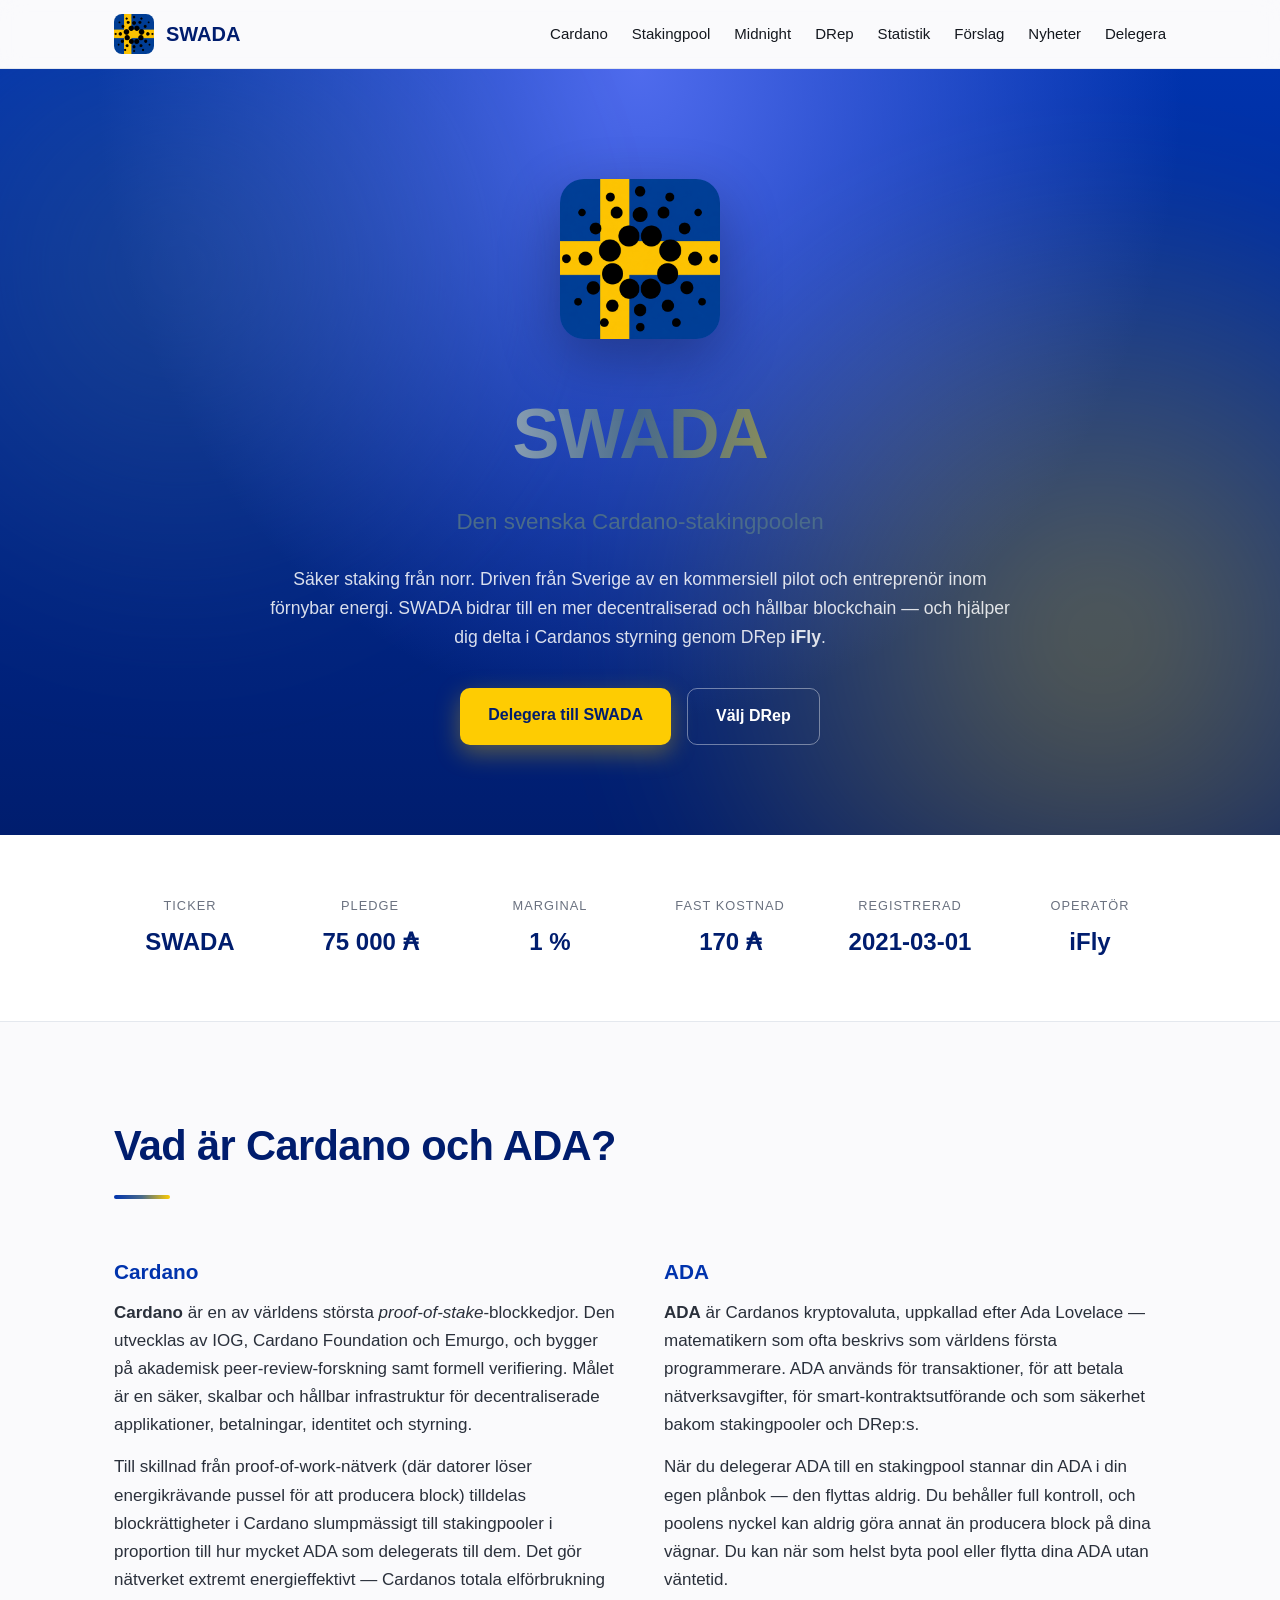
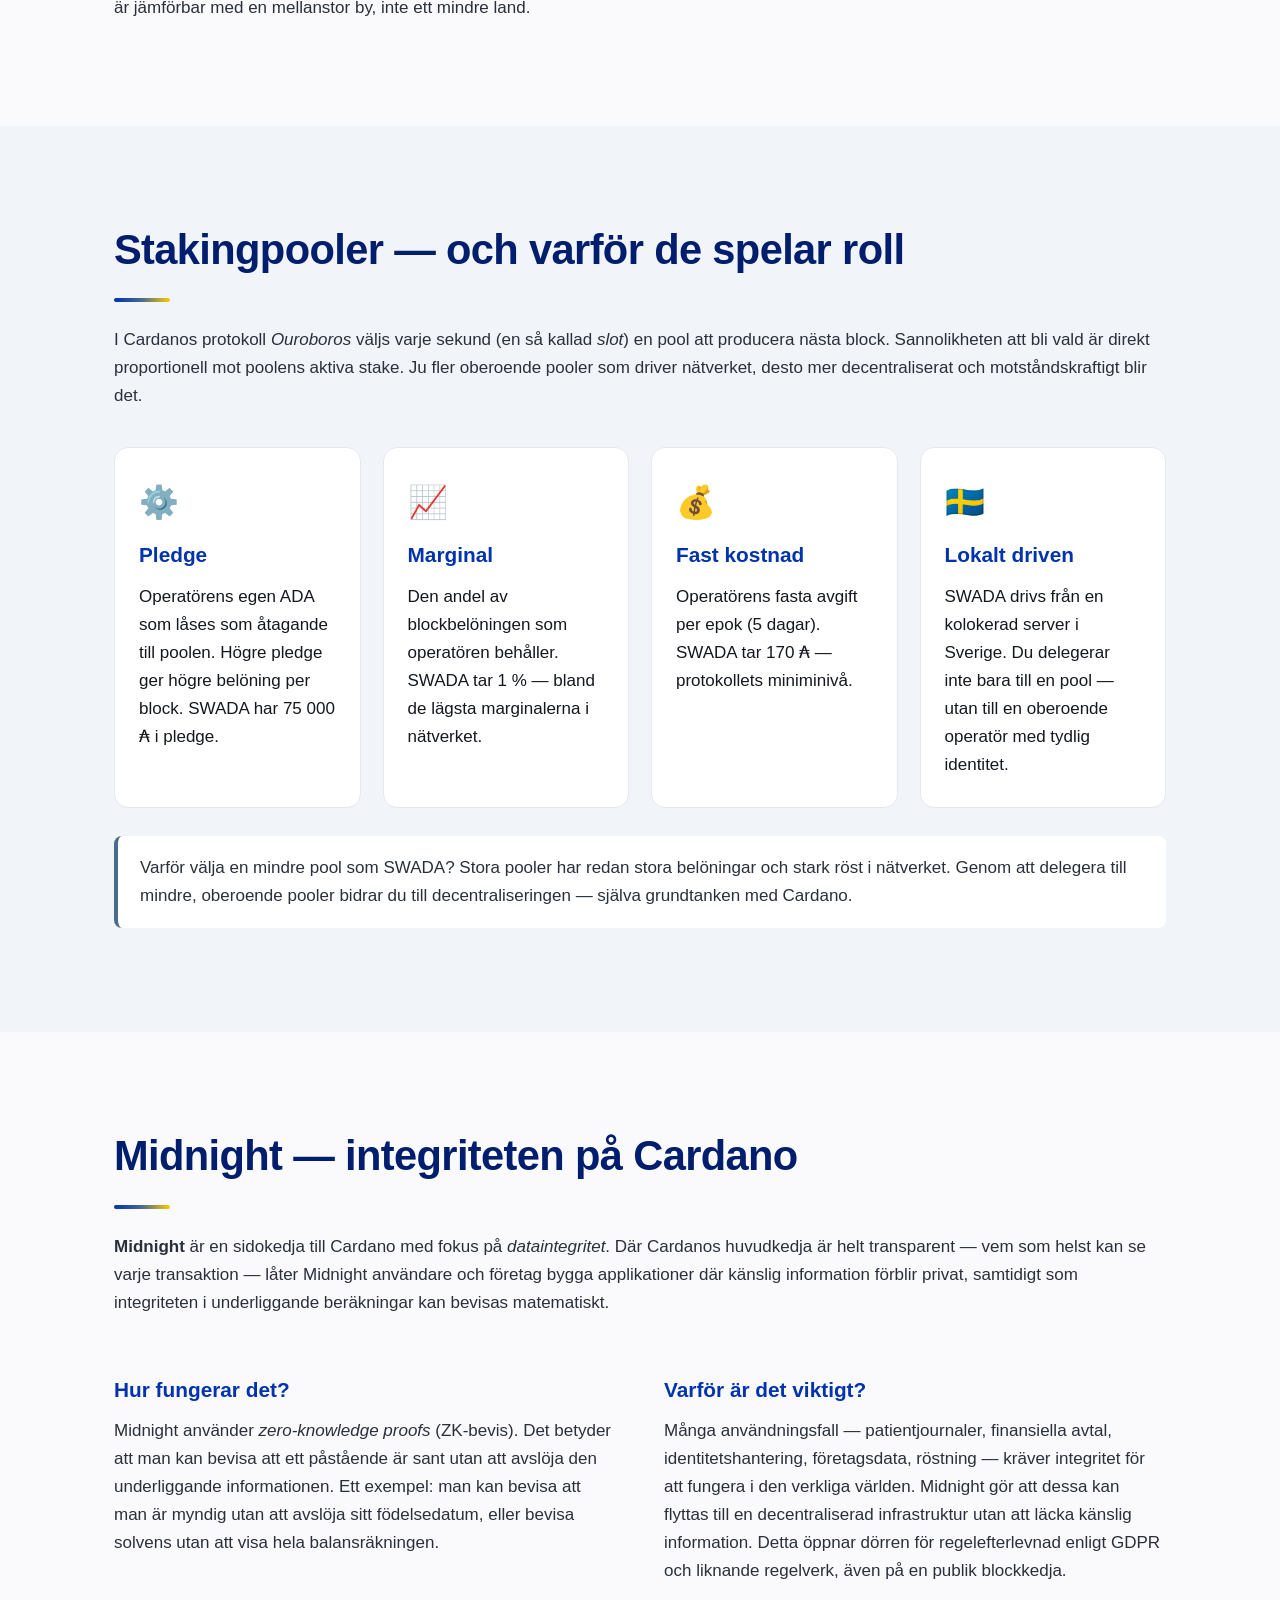
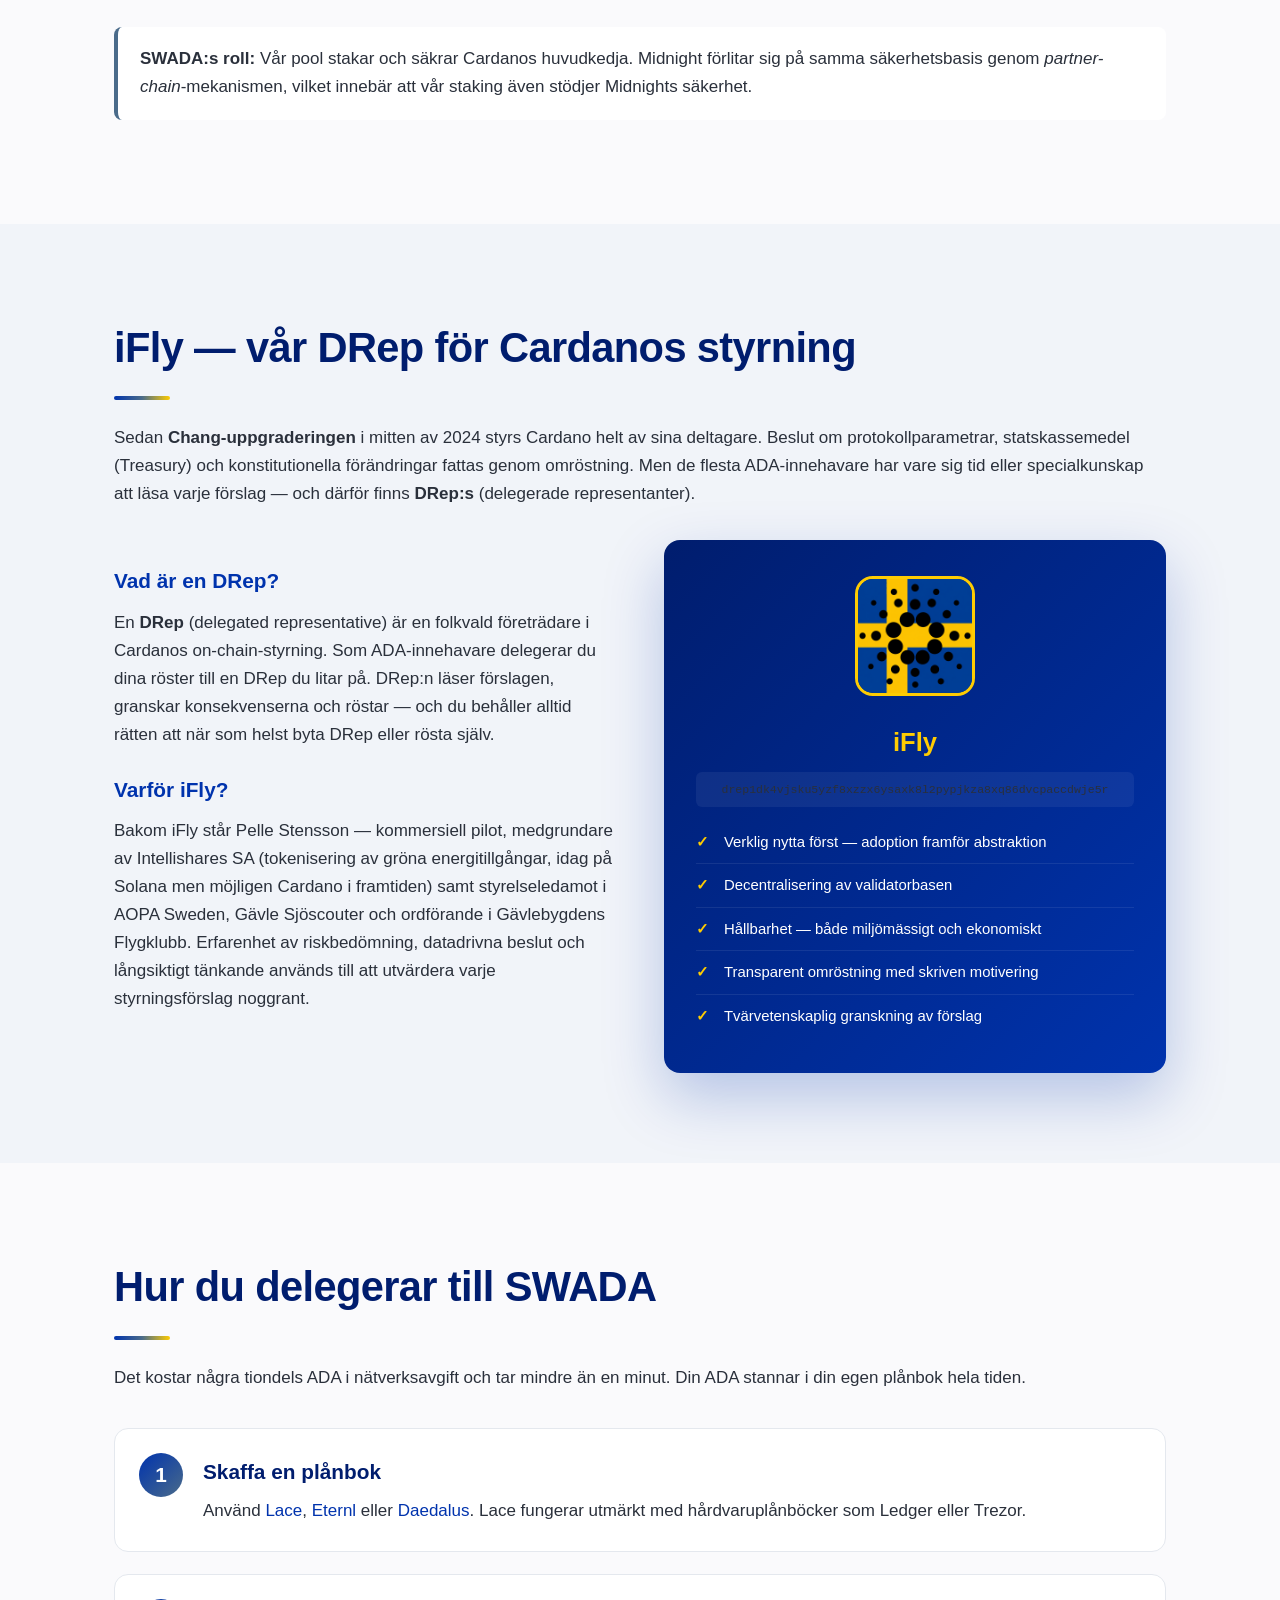
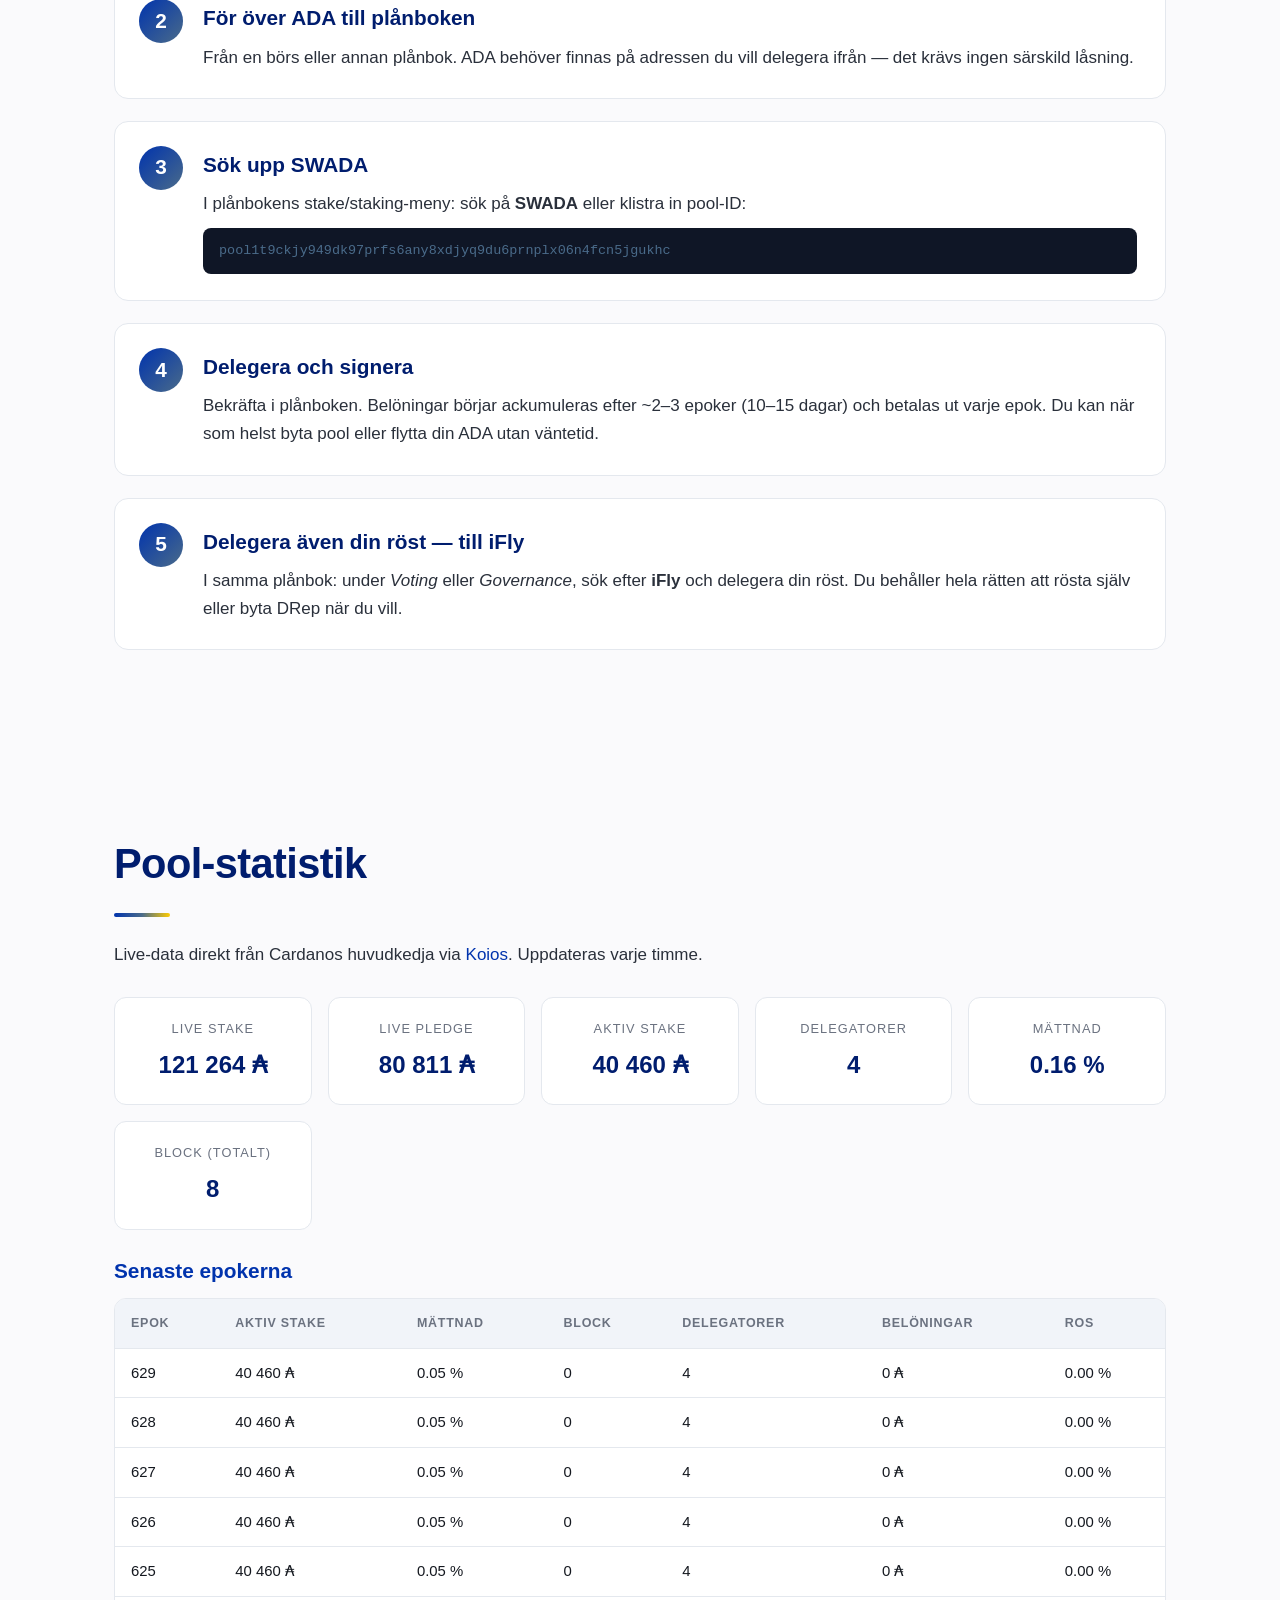
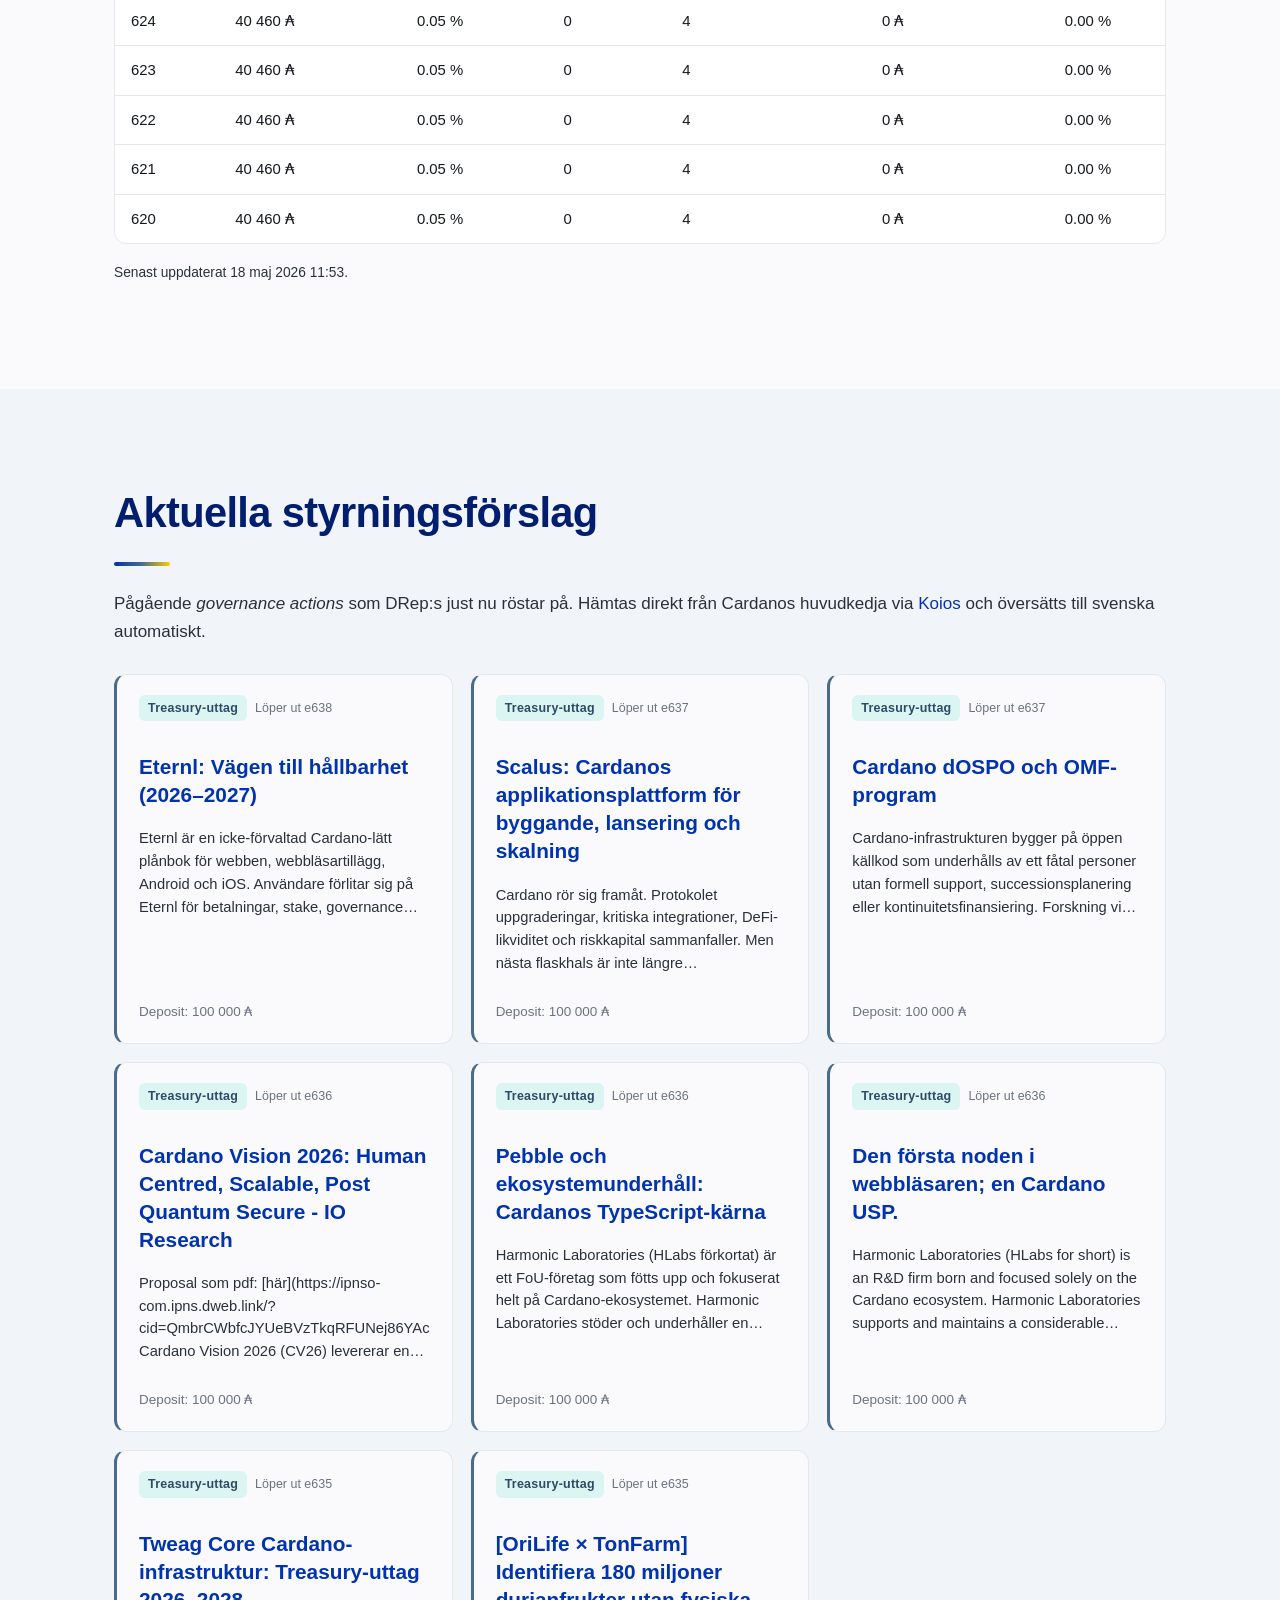
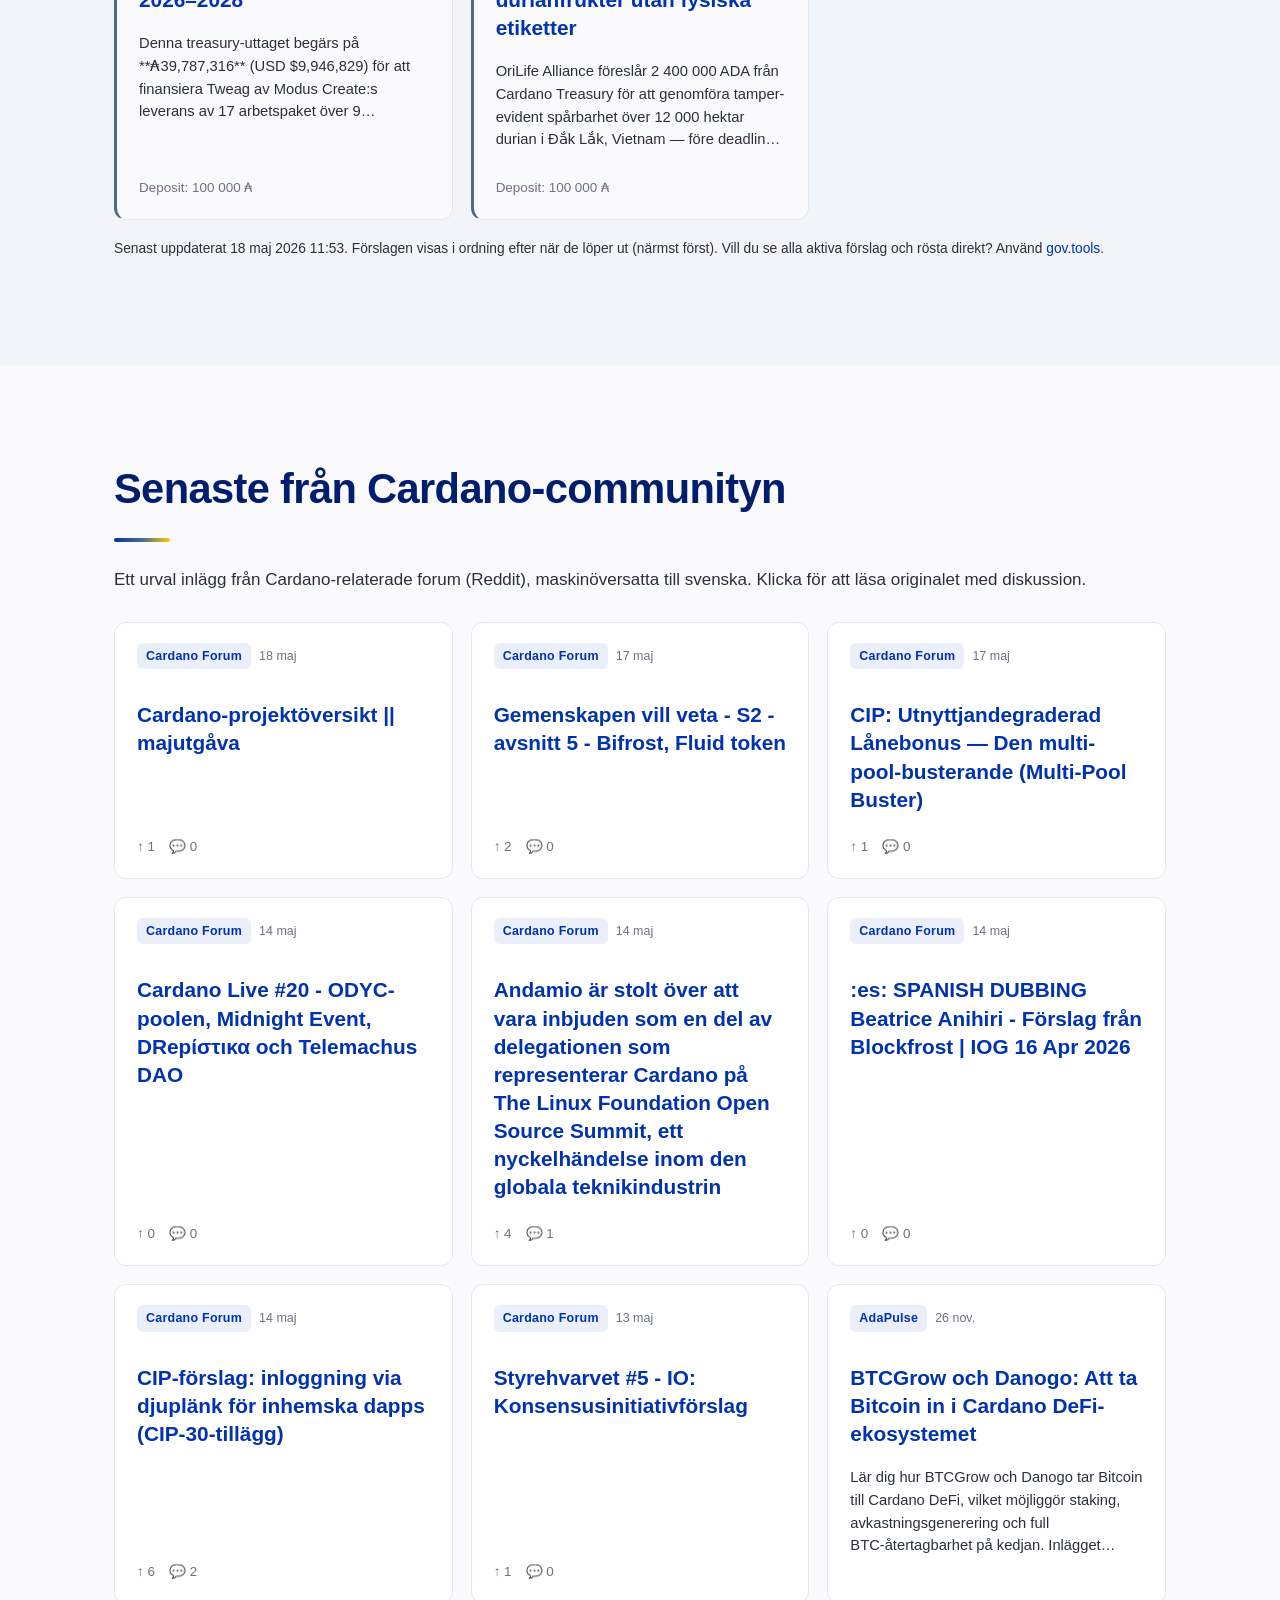
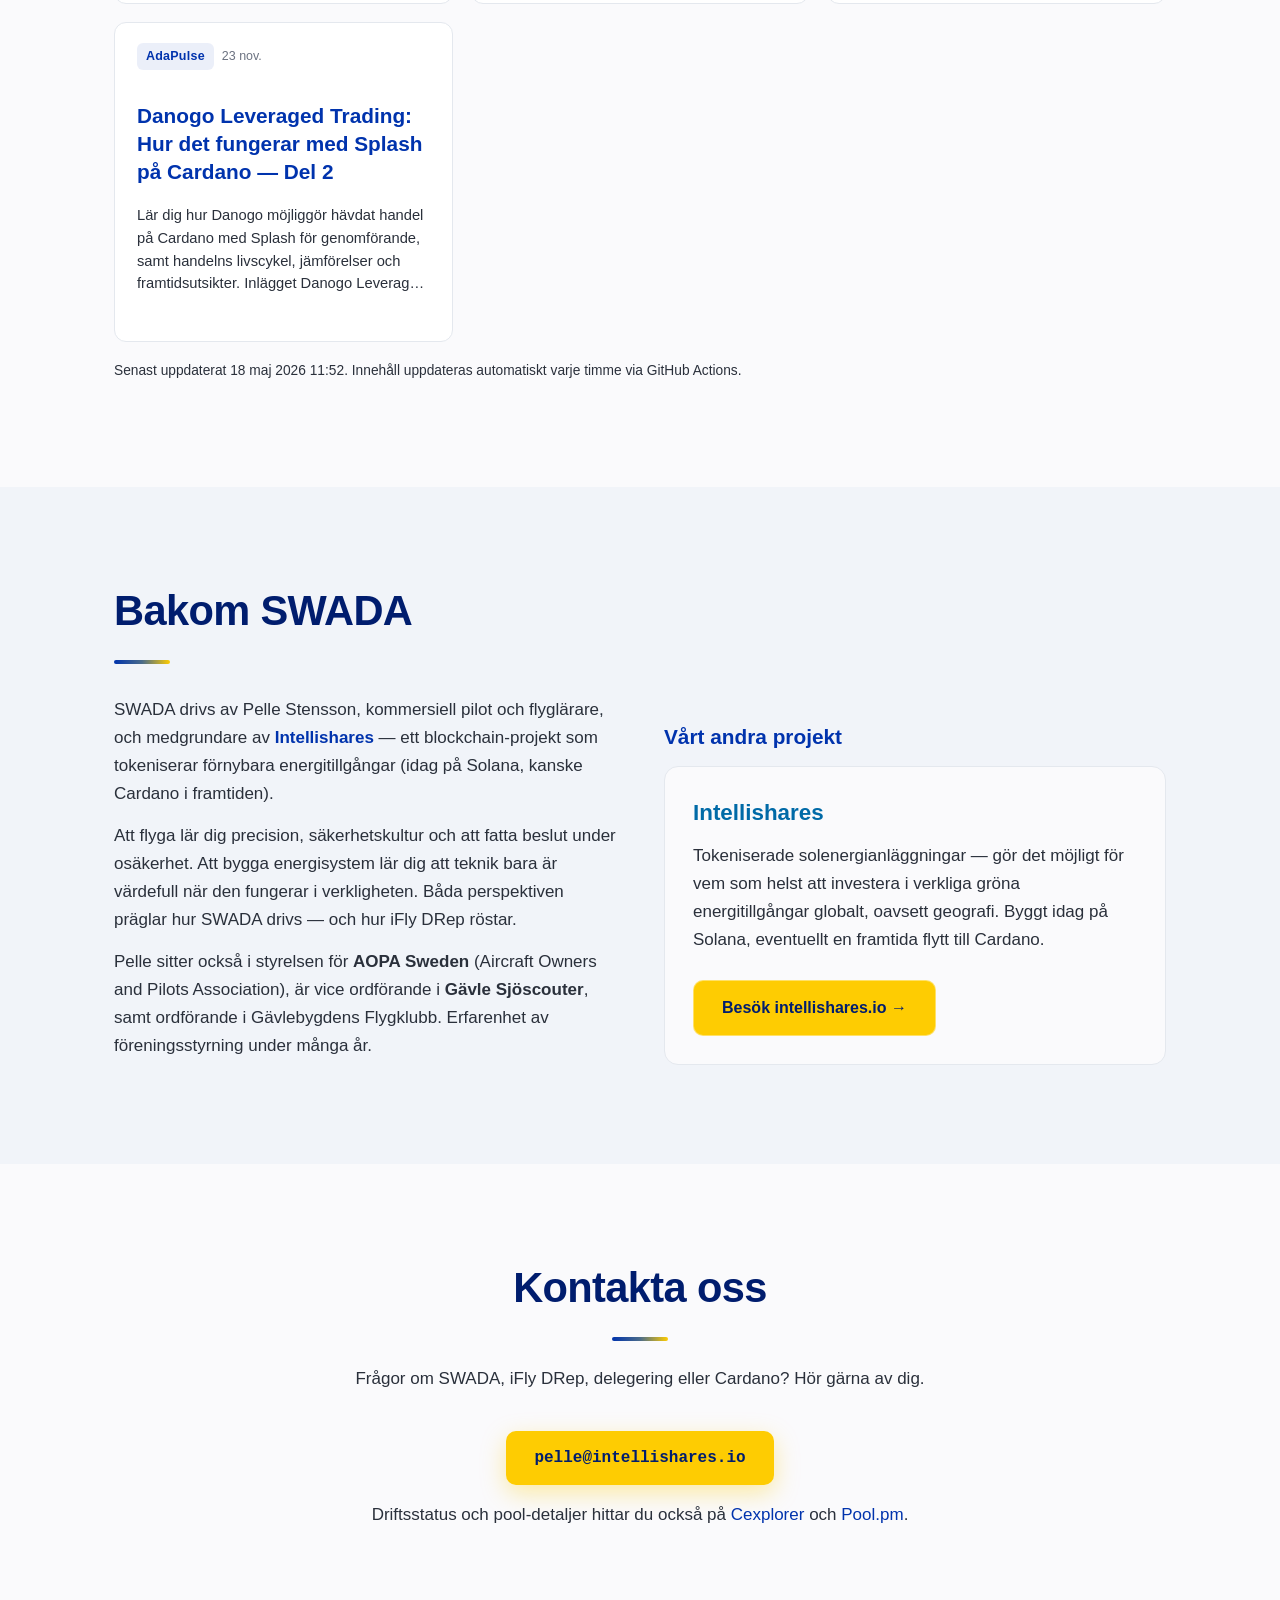
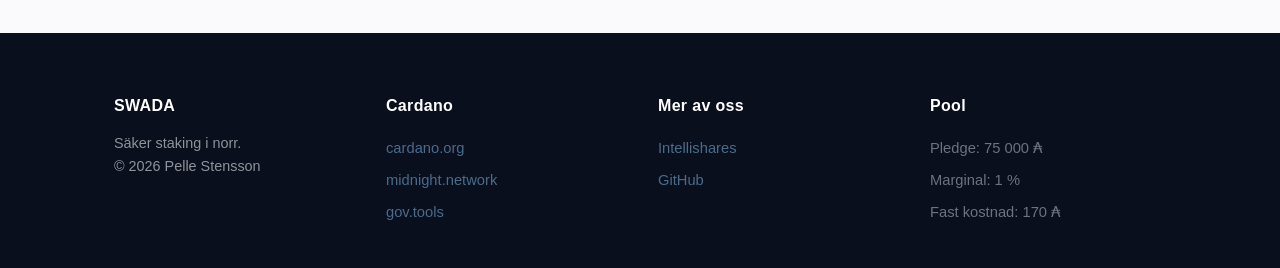
==== commit 22b4a251: "Pelle is ordförande (president) of Gävlebygdens Flygklubb Was incorrectly listed as 'styrelseledamot" ====
--- a/index.html
+++ b/index.html
@@ -162,7 +162,7 @@
         <p>En <strong>DRep</strong> (delegated representative) är en folkvald företrädare i Cardanos on-chain-styrning. Som ADA-innehavare delegerar du dina röster till en DRep du litar på. DRep:n läser förslagen, granskar konsekvenserna och röstar — och du behåller alltid rätten att när som helst byta DRep eller rösta själv.</p>
 
         <h3>Varför iFly?</h3>
-        <p>Bakom iFly står Pelle Stensson — kommersiell pilot, medgrundare av Intellishares SA (tokenisering av gröna energitillgångar, idag på Solana men möjligen Cardano i framtiden) samt styrelseledamot i AOPA Sweden, Gävle Sjöscouter och en lokal flygklubb. Erfarenhet av riskbedömning, datadrivna beslut och långsiktigt tänkande används till att utvärdera varje styrningsförslag noggrant.</p>
+        <p>Bakom iFly står Pelle Stensson — kommersiell pilot, medgrundare av Intellishares SA (tokenisering av gröna energitillgångar, idag på Solana men möjligen Cardano i framtiden) samt styrelseledamot i AOPA Sweden, Gävle Sjöscouter och ordförande i Gävlebygdens Flygklubb. Erfarenhet av riskbedömning, datadrivna beslut och långsiktigt tänkande används till att utvärdera varje styrningsförslag noggrant.</p>
       </div>
       <div class="drep-card">
         <img src="/assets/iFly.png" alt="iFly DRep-logotyp" class="drep-logo" width="120" height="120">
@@ -260,7 +260,7 @@
       <div>
         <p>SWADA drivs av Pelle Stensson, kommersiell pilot och flyglärare, och medgrundare av <a href="https://intellishares.io" target="_blank" rel="noopener"><strong>Intellishares</strong></a> — ett blockchain-projekt som tokeniserar förnybara energi­tillgångar (idag på Solana, kanske Cardano i framtiden).</p>
         <p>Att flyga lär dig precision, säkerhetskultur och att fatta beslut under osäkerhet. Att bygga energisystem lär dig att teknik bara är värdefull när den fungerar i verkligheten. Båda perspektiven präglar hur SWADA drivs — och hur iFly DRep röstar.</p>
-        <p>Pelle sitter också i styrelsen för <strong>AOPA Sweden</strong> (Aircraft Owners and Pilots Association), är vice ordförande i <strong>Gävle Sjöscouter</strong>, samt styrelseledamot i en lokal flygklubb. Erfarenhet av föreningsstyrning under många år.</p>
+        <p>Pelle sitter också i styrelsen för <strong>AOPA Sweden</strong> (Aircraft Owners and Pilots Association), är vice ordförande i <strong>Gävle Sjöscouter</strong>, samt ordförande i Gävlebygdens Flygklubb. Erfarenhet av föreningsstyrning under många år.</p>
       </div>
       <div>
         <h3>Vårt andra projekt</h3>
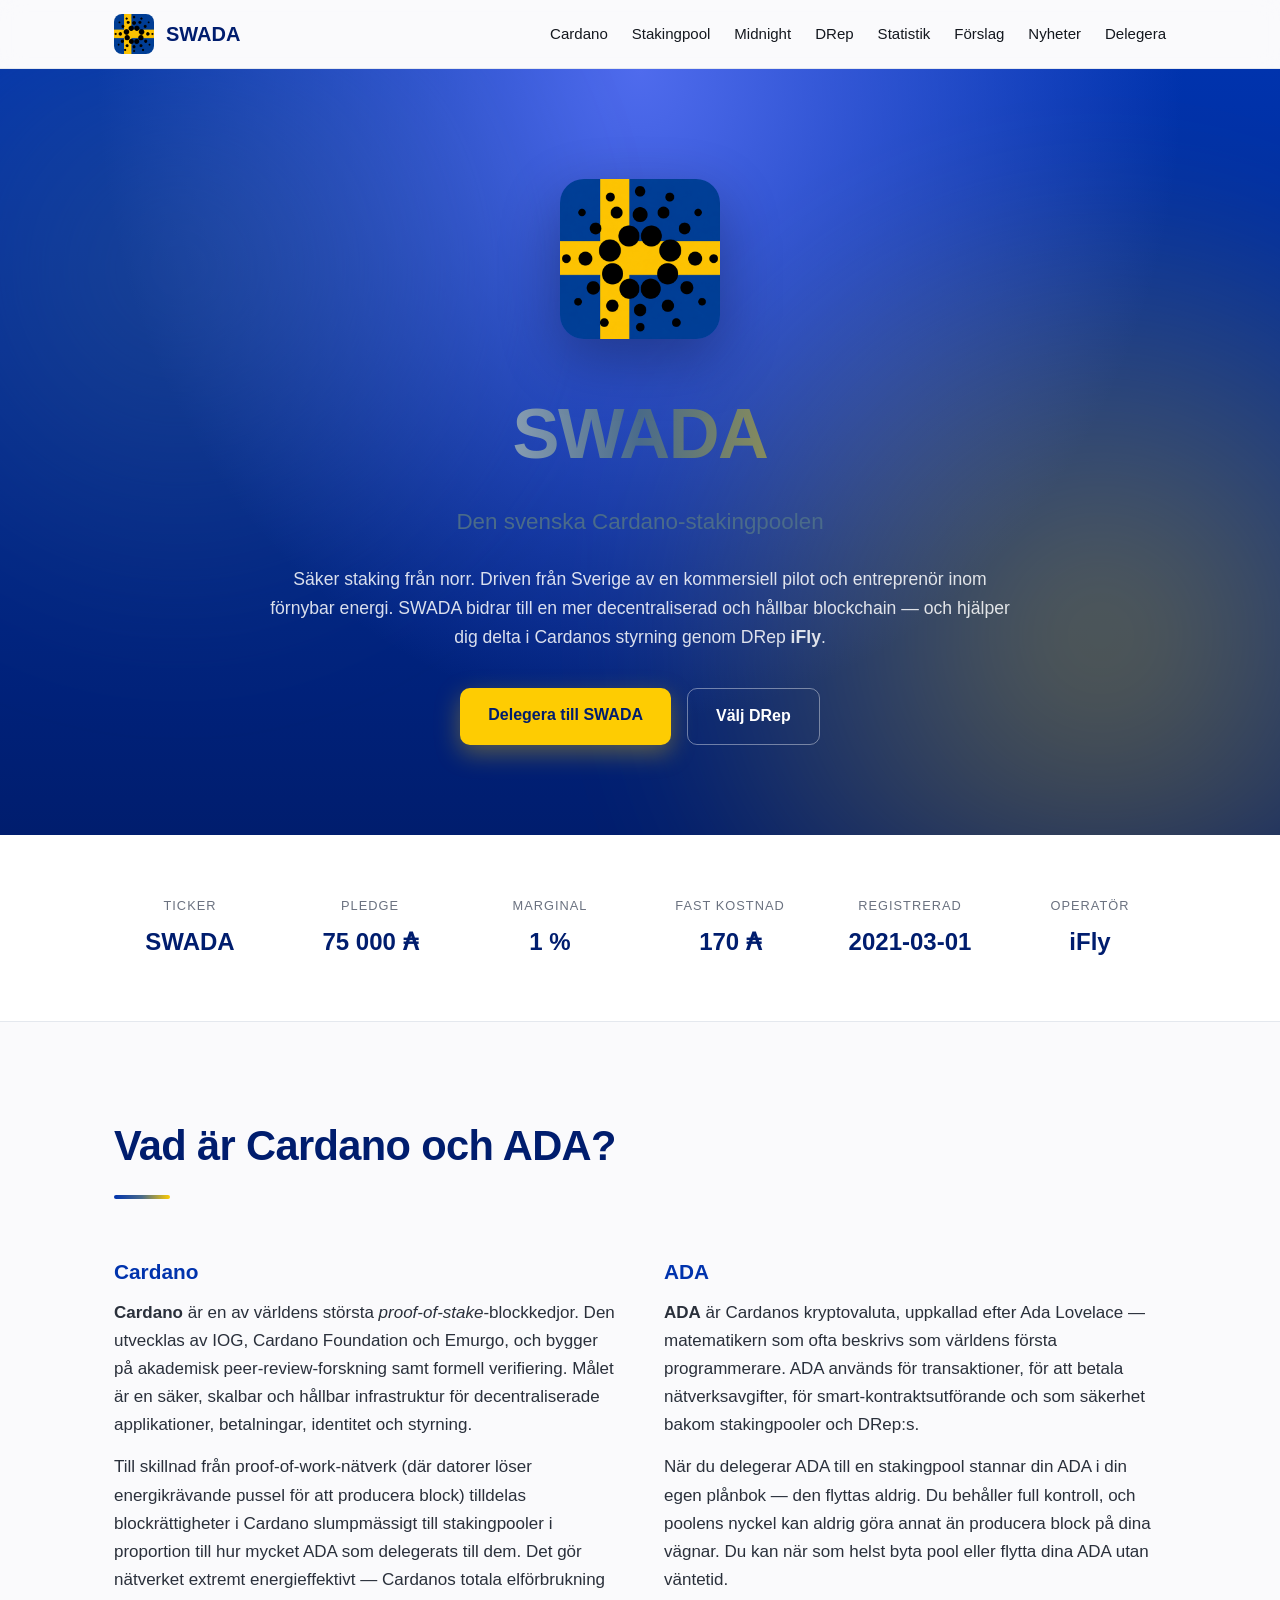
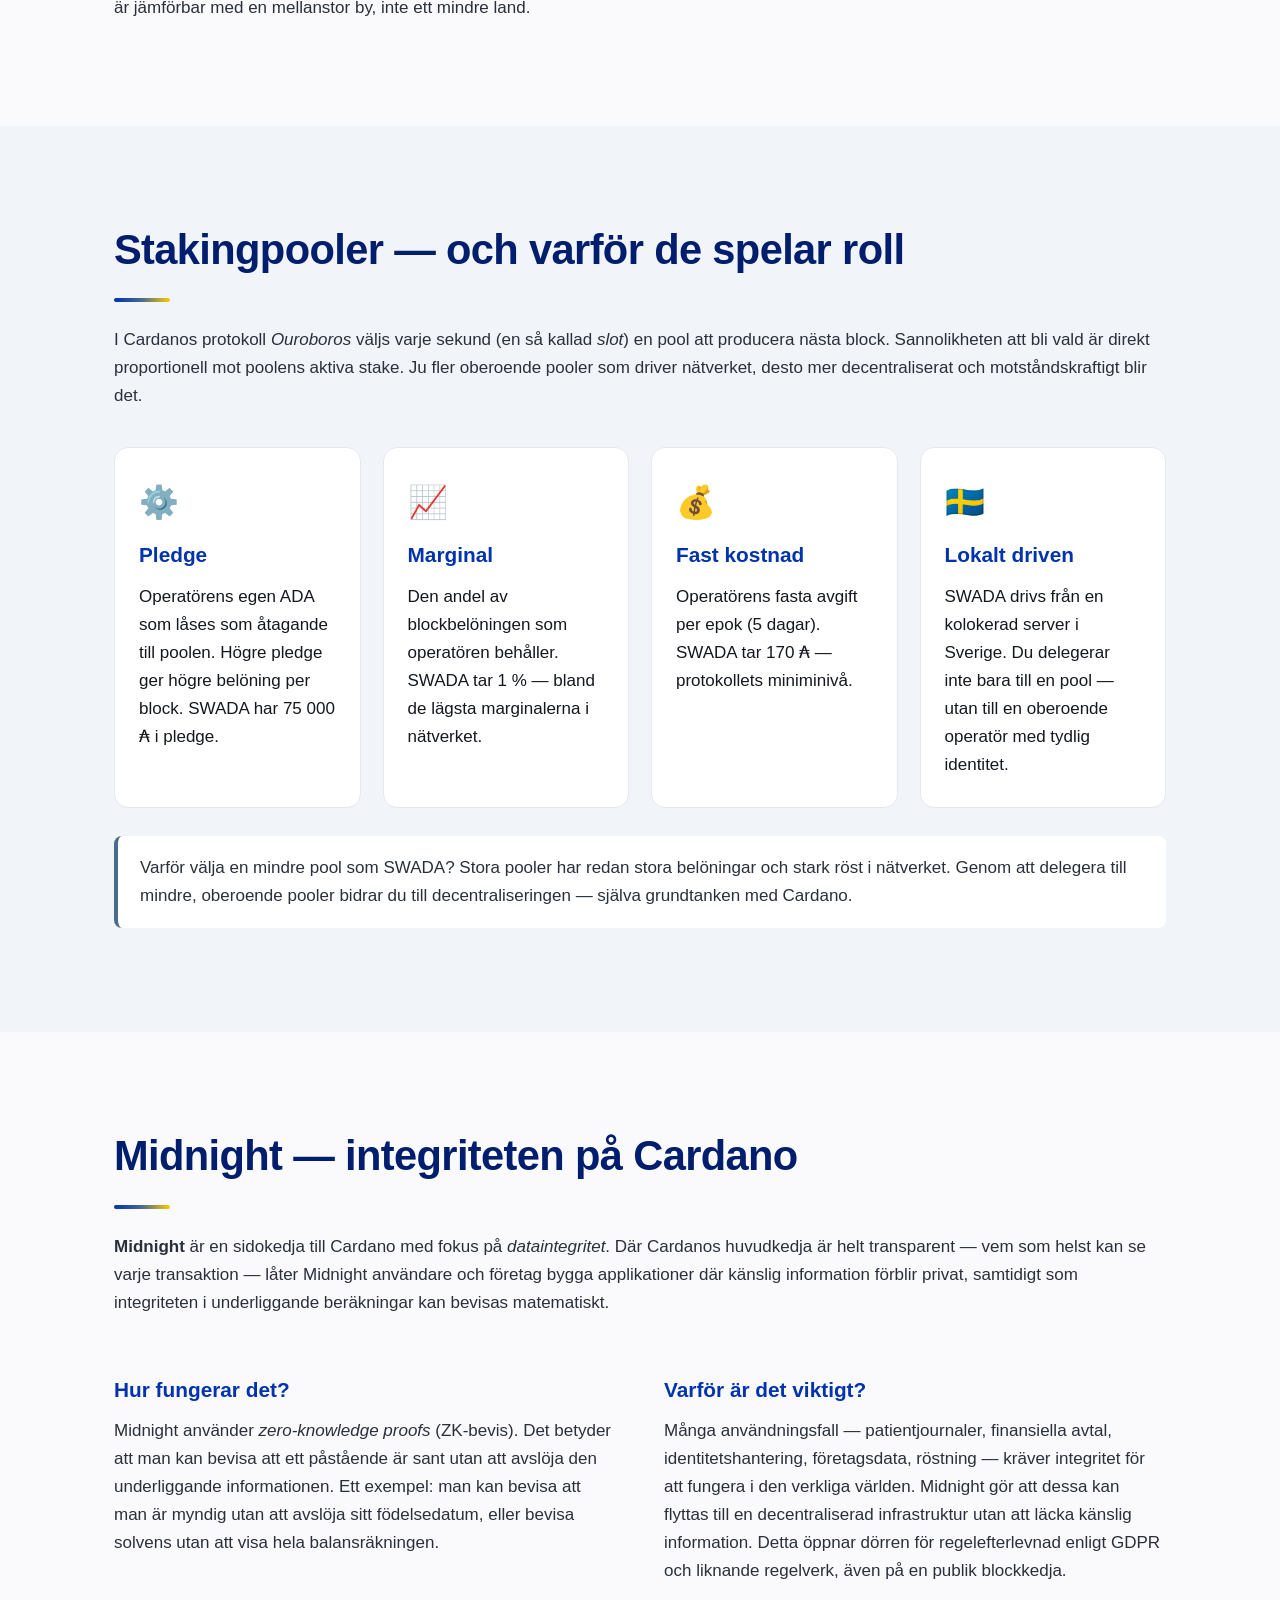
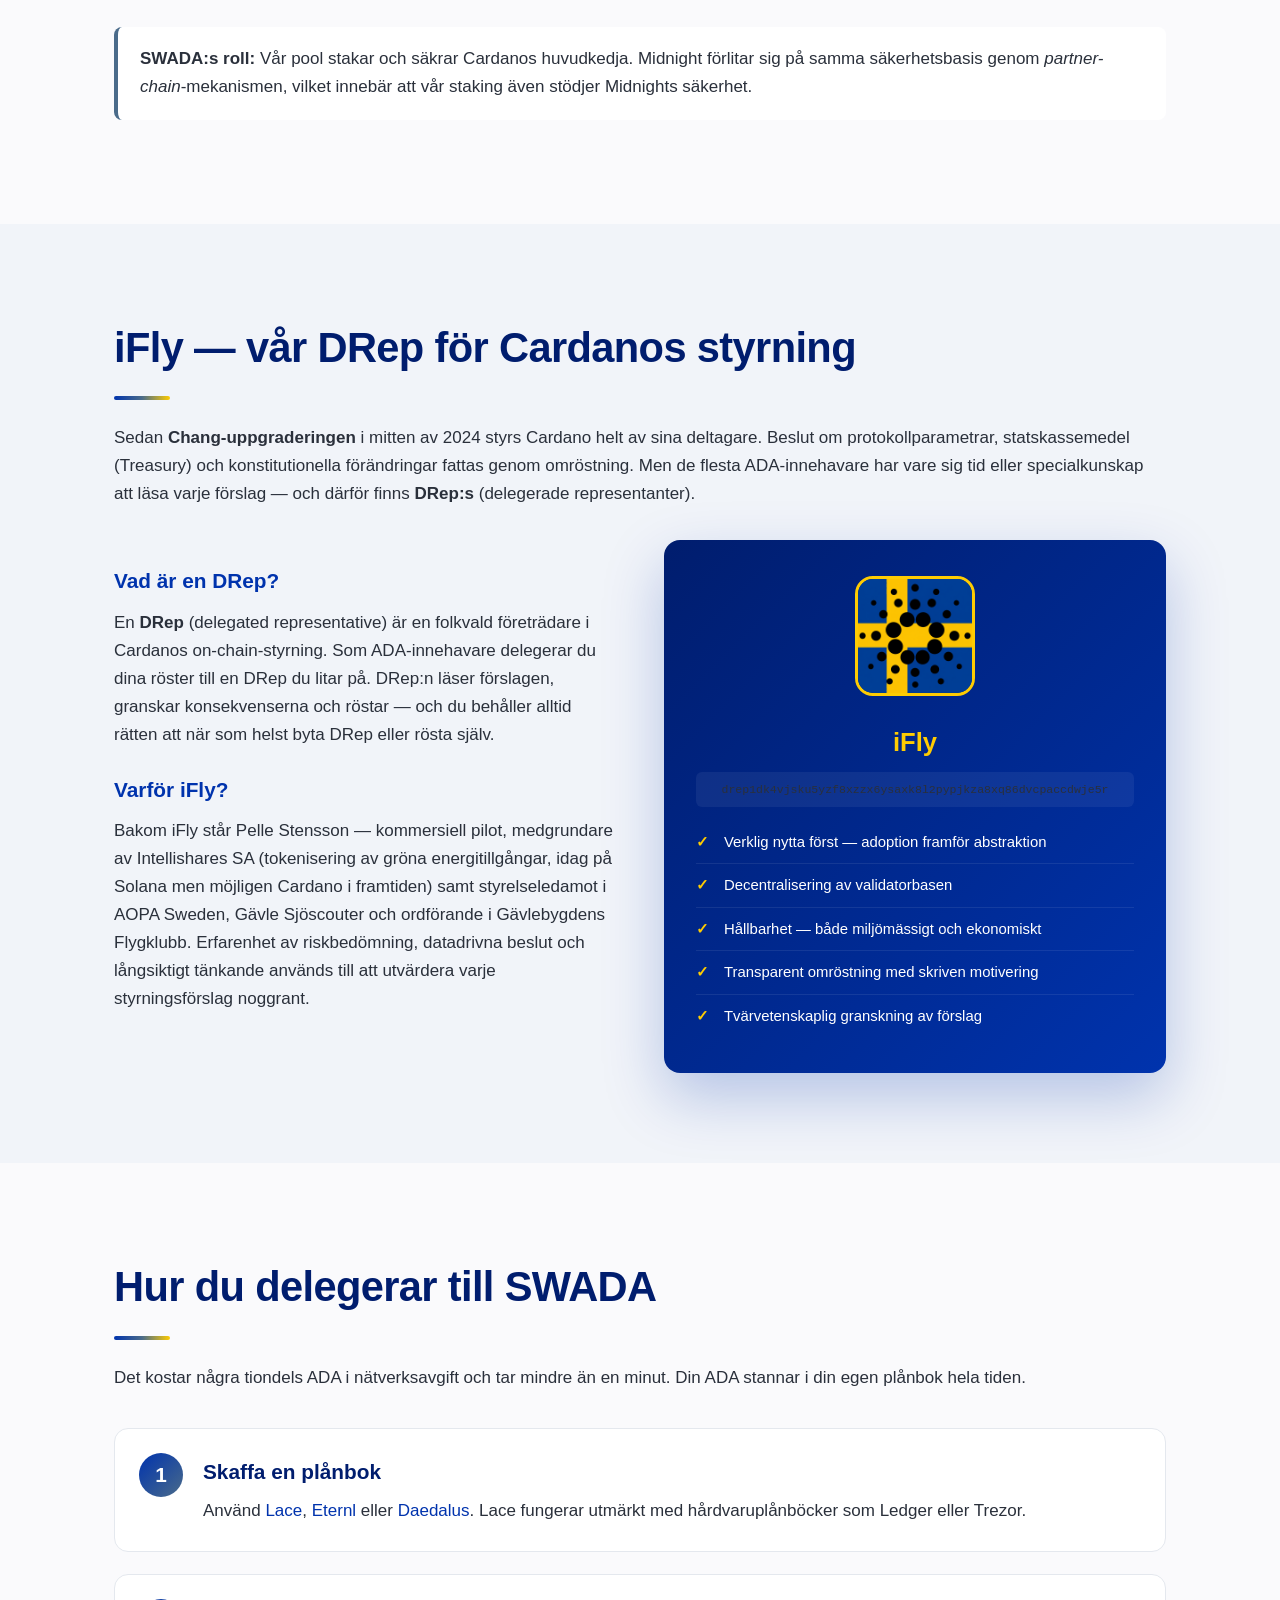
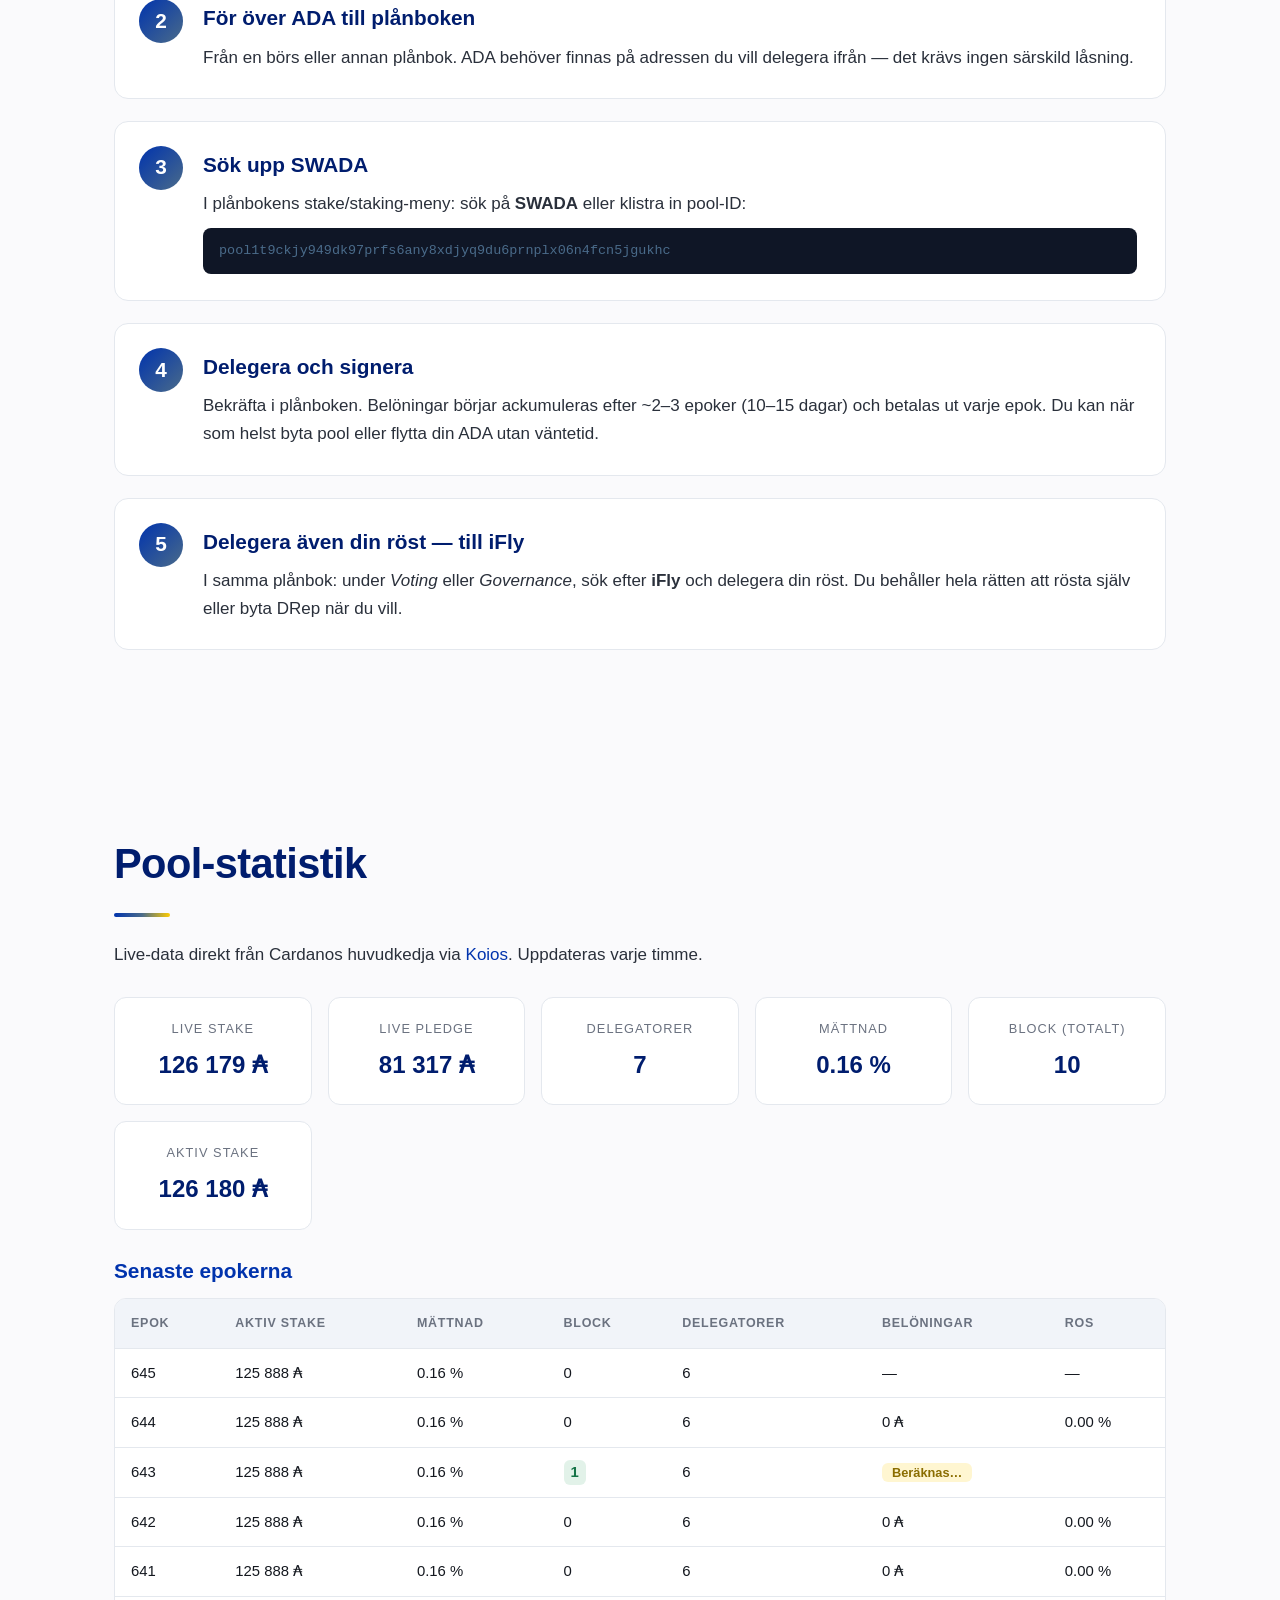
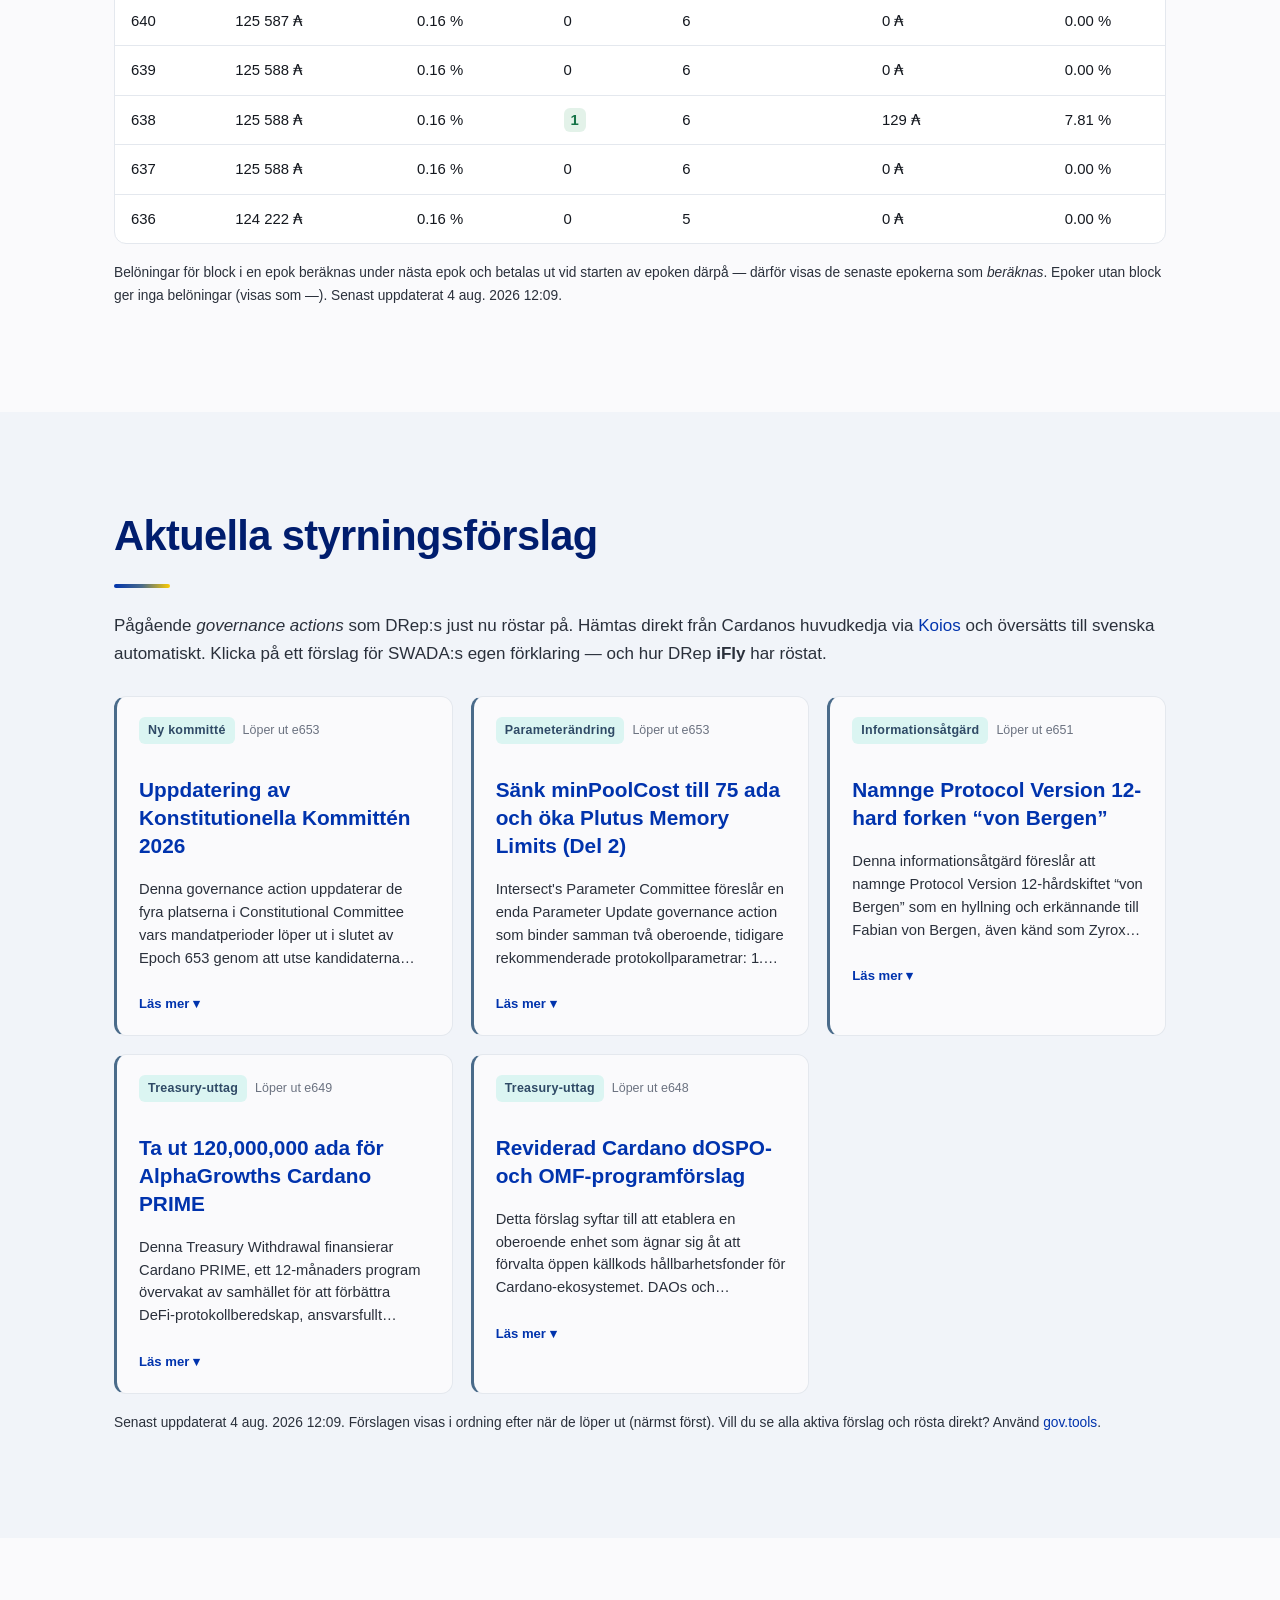
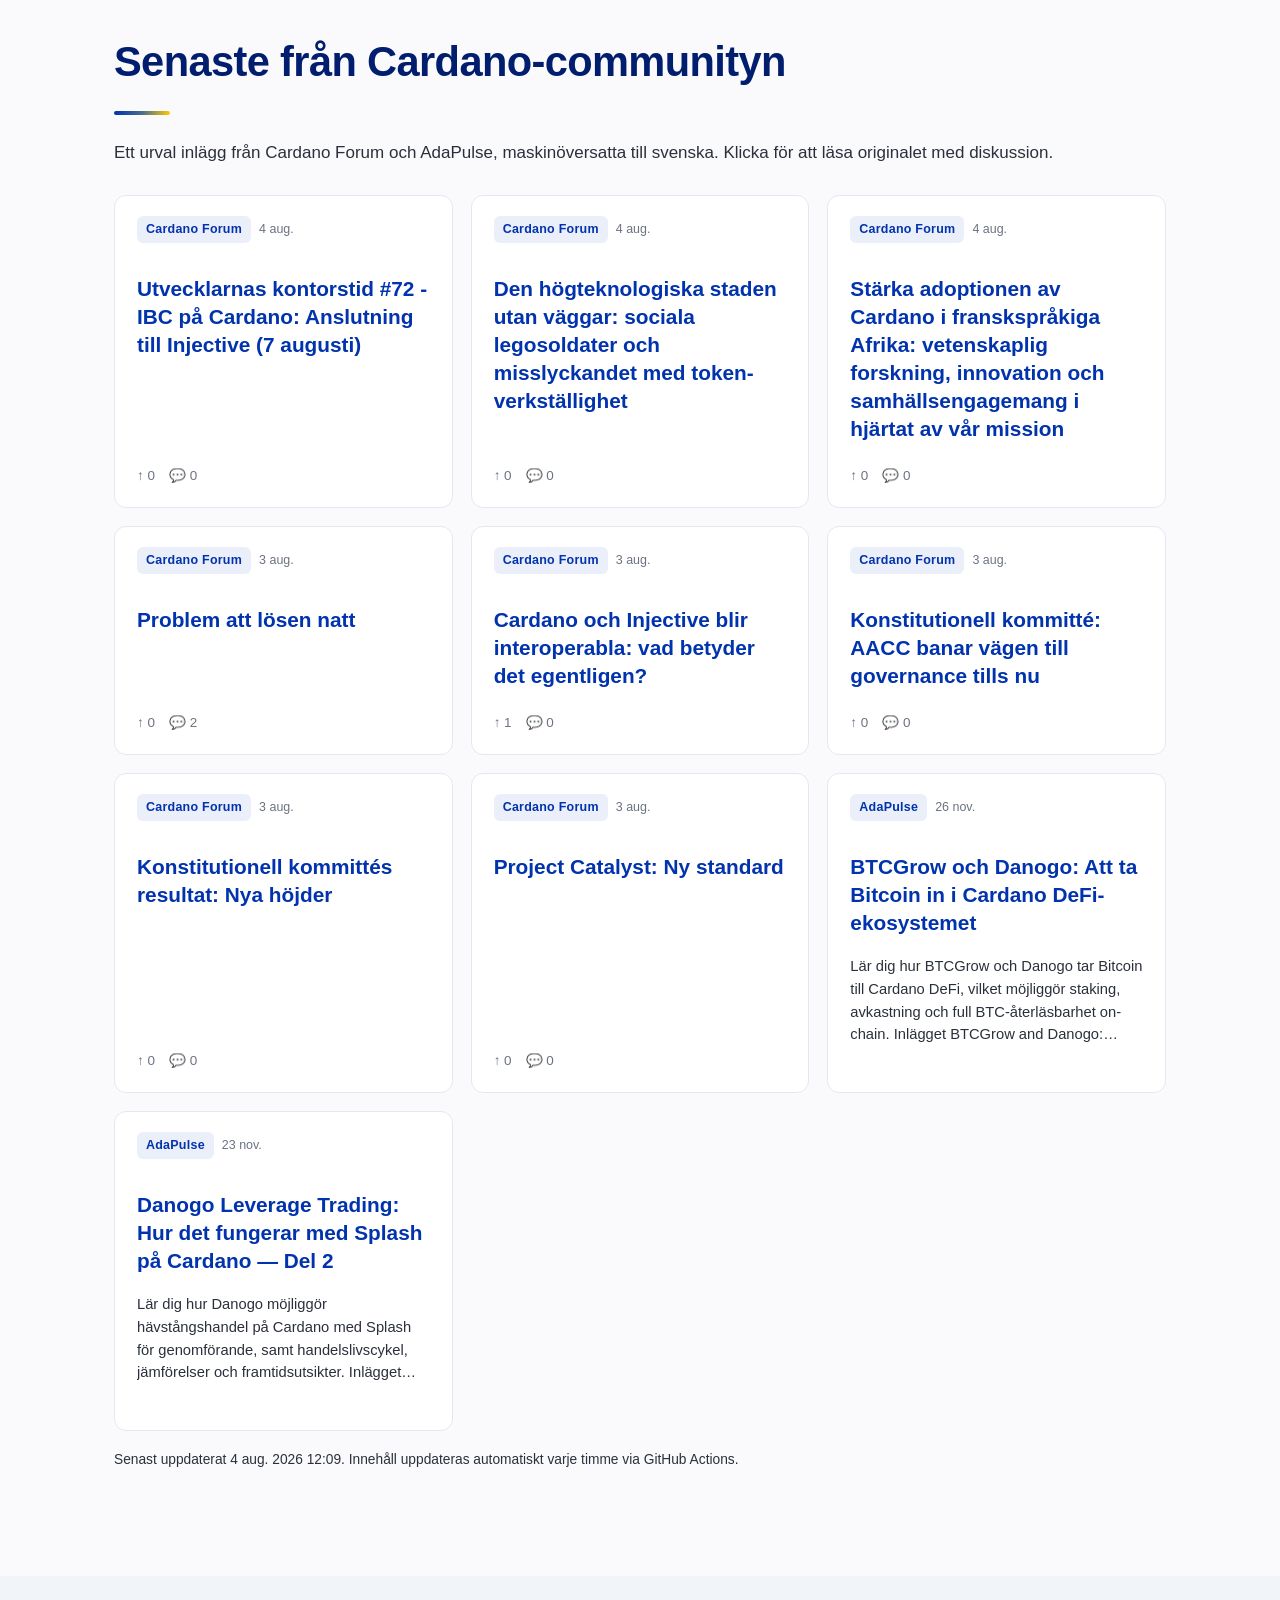
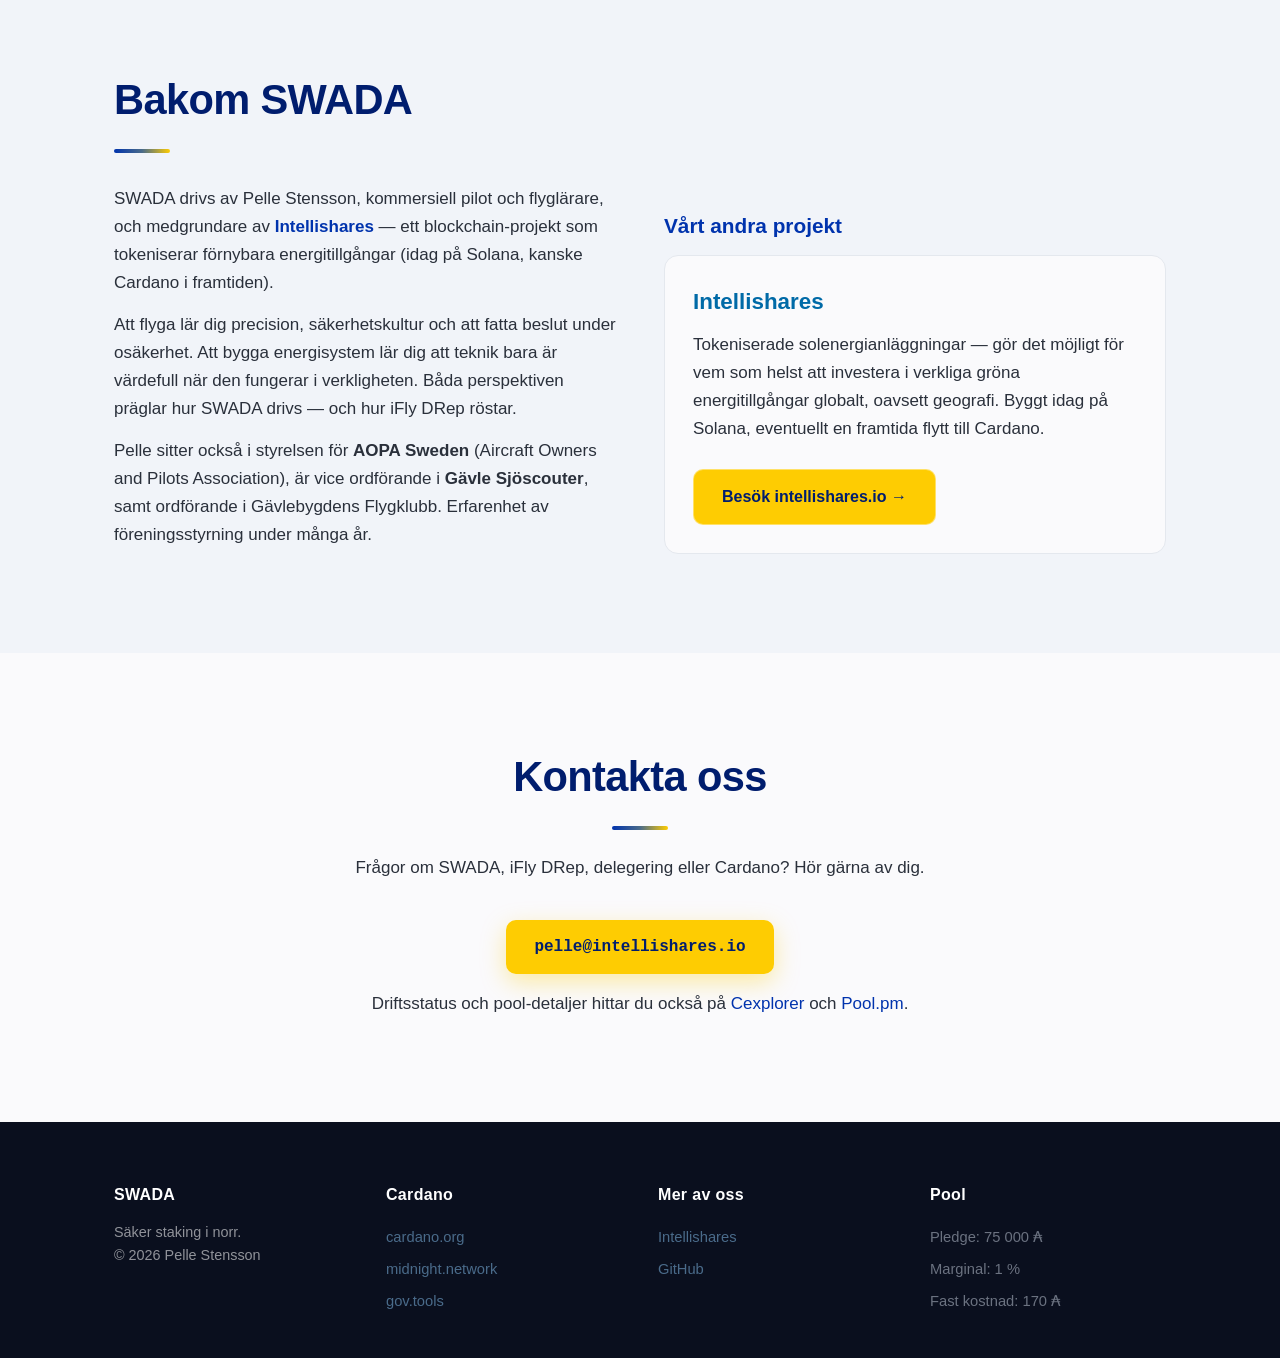
==== commit a37056e8: "site: smarter pool stats + expandable proposals with SWADA notes and iFly votes - Epoch table: mark " ====
--- a/index.html
+++ b/index.html
@@ -227,14 +227,14 @@
     <div id="perf-epochs" class="perf-table-wrap">
       <p class="muted feed-loading">Laddar epokhistorik…</p>
     </div>
-    <p class="feed-meta">Senast uppdaterat <span id="perf-updated">—</span>.</p>
+    <p class="feed-meta">Belöningar för block i en epok beräknas under nästa epok och betalas ut vid starten av epoken därpå — därför visas de senaste epokerna som <em>beräknas</em>. Epoker utan block ger inga belöningar (visas som —). Senast uppdaterat <span id="perf-updated">—</span>.</p>
   </div>
 </section>
 
 <section id="proposals" class="section section-alt">
   <div class="container">
     <h2>Aktuella styrningsförslag</h2>
-    <p>Pågående <em>governance actions</em> som DRep:s just nu röstar på. Hämtas direkt från Cardanos huvudkedja via <a href="https://api.koios.rest" target="_blank" rel="noopener">Koios</a> och översätts till svenska automatiskt.</p>
+    <p>Pågående <em>governance actions</em> som DRep:s just nu röstar på. Hämtas direkt från Cardanos huvudkedja via <a href="https://api.koios.rest" target="_blank" rel="noopener">Koios</a> och översätts till svenska automatiskt. Klicka på ett förslag för SWADA:s egen förklaring — och hur DRep <strong>iFly</strong> har röstat.</p>
     <div id="proposals-list" class="feed">
       <p class="muted feed-loading">Laddar förslag…</p>
     </div>
@@ -245,7 +245,7 @@
 <section id="news" class="section">
   <div class="container">
     <h2>Senaste från Cardano-communityn</h2>
-    <p>Ett urval inlägg från Cardano-relaterade forum (Reddit), maskinöversatta till svenska. Klicka för att läsa originalet med diskussion.</p>
+    <p>Ett urval inlägg från Cardano Forum och AdaPulse, maskinöversatta till svenska. Klicka för att läsa originalet med diskussion.</p>
     <div id="news-list" class="feed">
       <p class="muted feed-loading">Laddar nyheter…</p>
     </div>
@@ -365,7 +365,19 @@
     }).join("");
   }
 
-  function renderProposals(items) {
+  const nl2br = (s) => escape(s).replace(/\n/g, "<br>");
+
+  const voteBadge = (vote) => {
+    const map = {
+      "Yes": ["vote-yes", "Röstade JA"],
+      "No": ["vote-no", "Röstade NEJ"],
+      "Abstain": ["vote-abstain", "AVSTOD"],
+    };
+    const [cls, label] = map[vote] || ["vote-abstain", escape(vote)];
+    return `<span class="vote-badge ${cls}">${label}</span>`;
+  };
+
+  function renderProposals(items, notes) {
     if (!items?.length) return '<p class="muted">Inga aktiva förslag.</p>';
     const typeLabels = {
       "TreasuryWithdrawals": "Treasury-uttag",
@@ -381,17 +393,41 @@
       const lang = p.title_sv ? "sv" : "en";
       const summary = trimTo(p.summary_sv || p.summary_en || "", 260);
       const typeLabel = typeLabels[p.type] || p.type;
+      const note = notes?.[p.proposal_id] || {};
+      const vote = p.ifly_vote;
+      const rationale = note.rationale_sv || vote?.rationale_sv || "";
       return `
-        <a class="feed-card proposal-card" href="${escape(p.url)}" target="_blank" rel="noopener">
-          <div class="feed-card-meta">
-            <span class="feed-source proposal-type">${escape(typeLabel)}</span>
-            <span class="feed-date">Löper ut e${escape(p.expiration_epoch)}</span>
-            ${lang === "en" ? '<span class="feed-lang">EN</span>' : ""}
+        <details class="feed-card proposal-card">
+          <summary>
+            <div class="feed-card-meta">
+              <span class="feed-source proposal-type">${escape(typeLabel)}</span>
+              <span class="feed-date">Löper ut e${escape(p.expiration_epoch)}</span>
+              ${vote ? voteBadge(vote.vote) : ""}
+              ${lang === "en" ? '<span class="feed-lang">EN</span>' : ""}
+            </div>
+            <h3 class="feed-title">${escape(title)}</h3>
+            ${summary ? `<p class="feed-summary">${escape(summary)}</p>` : ""}
+            <span class="proposal-expand" aria-hidden="true">Läs mer ▾</span>
+          </summary>
+          <div class="proposal-body">
+            ${note.explain_sv ? `
+              <div class="swada-note">
+                <h4>SWADA förklarar</h4>
+                <p>${nl2br(note.explain_sv)}</p>
+              </div>` : ""}
+            <div class="ifly-vote">
+              <h4>Så röstade iFly</h4>
+              ${vote ? `
+                <p class="vote-line">${voteBadge(vote.vote)}${vote.block_time ? ` <span class="muted">${escape(fmtDate(vote.block_time))}</span>` : ""}</p>
+                ${rationale ? `<p class="vote-rationale">${nl2br(rationale)}</p>` : ""}
+              ` : '<p class="muted">iFly har inte röstat på det här förslaget ännu.</p>'}
+            </div>
+            <div class="feed-stats">
+              ${p.deposit_ada ? `<span>Deposit: ${p.deposit_ada.toLocaleString("sv-SE")} ₳</span>` : ""}
+              <a href="${escape(p.url)}" target="_blank" rel="noopener" class="proposal-link">Läs hela förslaget på gov.tools →</a>
+            </div>
           </div>
-          <h3 class="feed-title">${escape(title)}</h3>
-          ${summary ? `<p class="feed-summary">${escape(summary)}</p>` : ""}
-          ${p.deposit_ada ? `<div class="feed-stats"><span>Deposit: ${p.deposit_ada.toLocaleString("sv-SE")} ₳</span></div>` : ""}
-        </a>`;
+        </details>`;
     }).join("");
   }
 
@@ -430,13 +466,17 @@
       return;
     }
     const s = stats.summary;
+    const latestBlock = (stats.recent_blocks || [])[0];
     const cards = [
       { label: "Live stake", value: ada(s.live_stake) },
       { label: "Live pledge", value: ada(s.live_pledge) },
-      { label: "Aktiv stake", value: ada(s.active_stake) },
       { label: "Delegatorer", value: s.live_delegators ?? "—" },
       { label: "Mättnad", value: pct(s.live_saturation) },
       { label: "Block (totalt)", value: s.block_count ?? "—" },
+      latestBlock
+        ? { label: `Senaste block (epok ${latestBlock.epoch_no})`,
+            value: new Date(latestBlock.block_time * 1000).toLocaleDateString("sv-SE", { day: "numeric", month: "short" }) }
+        : { label: "Aktiv stake", value: ada(s.active_stake) },
     ];
     document.getElementById("perf-summary").innerHTML = cards.map((c) => `
       <div class="stat perf-stat">
@@ -451,6 +491,39 @@
         '<p class="muted">Ingen epokhistorik att visa.</p>';
       return;
     }
+
+    // pool_history excludes the in-progress epoch, so the newest row is
+    // currentEpoch - 1 unless the API told us the tip epoch directly.
+    const currentEpoch = stats.current_epoch ?? (epochs[0].epoch_no + 1);
+    const blocksThisEpoch = (stats.recent_blocks || [])
+      .filter((b) => b.epoch_no === currentEpoch).length;
+
+    // Rewards for epoch N are only final once epoch N+1 has ended. Before
+    // that Koios reports zeros/nulls, which we must not show as "0 ₳".
+    const rewardsSettled = (e) =>
+      e.epoch_no <= currentEpoch - 2 && e.deleg_rewards != null && e.pool_fees != null;
+
+    const rewardCells = (e) => {
+      if (rewardsSettled(e)) {
+        return `<td>${escape(ada(e.deleg_rewards))}</td>
+              <td>${escape(Number(e.epoch_ros || 0).toFixed(2))} %</td>`;
+      }
+      if (Number(e.block_cnt) > 0) {
+        return `<td colspan="2"><span class="reward-pending">Beräknas…</span></td>`;
+      }
+      return `<td>—</td><td>—</td>`;
+    };
+
+    const currentRow = `
+      <tr class="row-current">
+        <td>${escape(currentEpoch)} <span class="epoch-live">pågår</span></td>
+        <td>${escape(ada(s.active_stake))}</td>
+        <td>${escape(pct(s.live_saturation))}</td>
+        <td>${blocksThisEpoch > 0 ? `<span class="block-badge">${blocksThisEpoch}</span>` : "0"}</td>
+        <td>${escape(s.live_delegators ?? "—")}</td>
+        <td>—</td><td>—</td>
+      </tr>`;
+
     document.getElementById("perf-epochs").innerHTML = `
       <table class="perf-table">
         <thead>
@@ -465,15 +538,15 @@
           </tr>
         </thead>
         <tbody>
+          ${stats.current_epoch ? currentRow : ""}
           ${epochs.map((e) => `
             <tr>
               <td>${escape(e.epoch_no)}</td>
               <td>${escape(ada(e.active_stake))}</td>
               <td>${escape(pct(e.saturation_pct))}</td>
-              <td>${escape(e.block_cnt)}</td>
+              <td>${Number(e.block_cnt) > 0 ? `<span class="block-badge">${escape(e.block_cnt)}</span>` : "0"}</td>
               <td>${escape(e.delegator_cnt)}</td>
-              <td>${escape(ada(e.deleg_rewards))}</td>
-              <td>${escape(Number(e.epoch_ros||0).toFixed(2))} %</td>
+              ${rewardCells(e)}
             </tr>
           `).join("")}
         </tbody>
@@ -496,8 +569,18 @@
     }
   }
 
+  async function loadProposals() {
+    let notes = {};
+    try {
+      const r = await fetch("/data/proposal-notes.json", { cache: "no-cache" });
+      if (r.ok) notes = await r.json();
+    } catch { /* notes are optional */ }
+    loadFeed("/data/proposals.json", "proposals-list", "proposals-updated",
+      (items) => renderProposals(items, notes));
+  }
+
   loadPerf();
-  loadFeed("/data/proposals.json", "proposals-list", "proposals-updated", renderProposals);
+  loadProposals();
   loadFeed("/data/news.json", "news-list", "news-updated", renderNews);
 </script>
 
--- a/styles.css
+++ b/styles.css
@@ -522,6 +522,101 @@
   background: var(--bg);
 }
 
+/* ===== PROPOSAL ACCORDION ===== */
+details.proposal-card { padding: 0; }
+details.proposal-card > summary {
+  list-style: none;
+  cursor: pointer;
+  padding: 20px 22px;
+  display: flex;
+  flex-direction: column;
+  gap: 8px;
+}
+details.proposal-card > summary::-webkit-details-marker { display: none; }
+.proposal-expand {
+  font-size: 0.82rem;
+  font-weight: 600;
+  color: var(--cardano-blue);
+  margin-top: 2px;
+}
+details.proposal-card[open] .proposal-expand { display: none; }
+.proposal-body {
+  padding: 0 22px 20px;
+  border-top: 1px solid var(--border);
+  display: flex;
+  flex-direction: column;
+  gap: 14px;
+}
+.proposal-body h4 {
+  font-size: 0.78rem;
+  text-transform: uppercase;
+  letter-spacing: 0.06em;
+  color: var(--muted);
+  margin: 16px 0 6px;
+}
+.swada-note p, .ifly-vote p {
+  font-size: 0.92rem;
+  line-height: 1.6;
+  margin: 0;
+}
+.swada-note {
+  border-left: 3px solid var(--swedish-yellow);
+  padding-left: 14px;
+}
+.vote-badge {
+  display: inline-block;
+  padding: 2px 10px;
+  border-radius: 6px;
+  font-size: 0.74rem;
+  font-weight: 700;
+  letter-spacing: 0.04em;
+  white-space: nowrap;
+}
+.vote-yes { background: rgba(22, 145, 72, 0.12); color: #157347; }
+.vote-no { background: rgba(190, 40, 40, 0.1); color: #B02A2A; }
+.vote-abstain { background: rgba(107, 114, 128, 0.12); color: var(--muted); }
+.vote-line { display: flex; align-items: center; gap: 10px; }
+.vote-rationale {
+  margin-top: 8px !important;
+  font-style: italic;
+  color: #404757;
+}
+.proposal-link {
+  margin-left: auto;
+  font-weight: 600;
+  font-size: 0.86rem;
+}
+
+/* Epoch table states */
+.reward-pending {
+  background: rgba(254, 204, 2, 0.18);
+  color: #8a6d00;
+  padding: 2px 10px;
+  border-radius: 6px;
+  font-size: 0.8rem;
+  font-weight: 600;
+}
+.block-badge {
+  display: inline-block;
+  min-width: 22px;
+  text-align: center;
+  background: rgba(22, 145, 72, 0.12);
+  color: #157347;
+  border-radius: 6px;
+  font-weight: 700;
+}
+.row-current td { color: var(--muted); }
+.epoch-live {
+  font-size: 0.72rem;
+  text-transform: uppercase;
+  letter-spacing: 0.05em;
+  background: rgba(0, 51, 173, 0.08);
+  color: var(--cardano-blue);
+  padding: 1px 7px;
+  border-radius: 5px;
+  font-weight: 700;
+}
+
 /* ===== POOL PERFORMANCE (stats + epoch table) ===== */
 .perf-grid {
   margin-top: 28px;
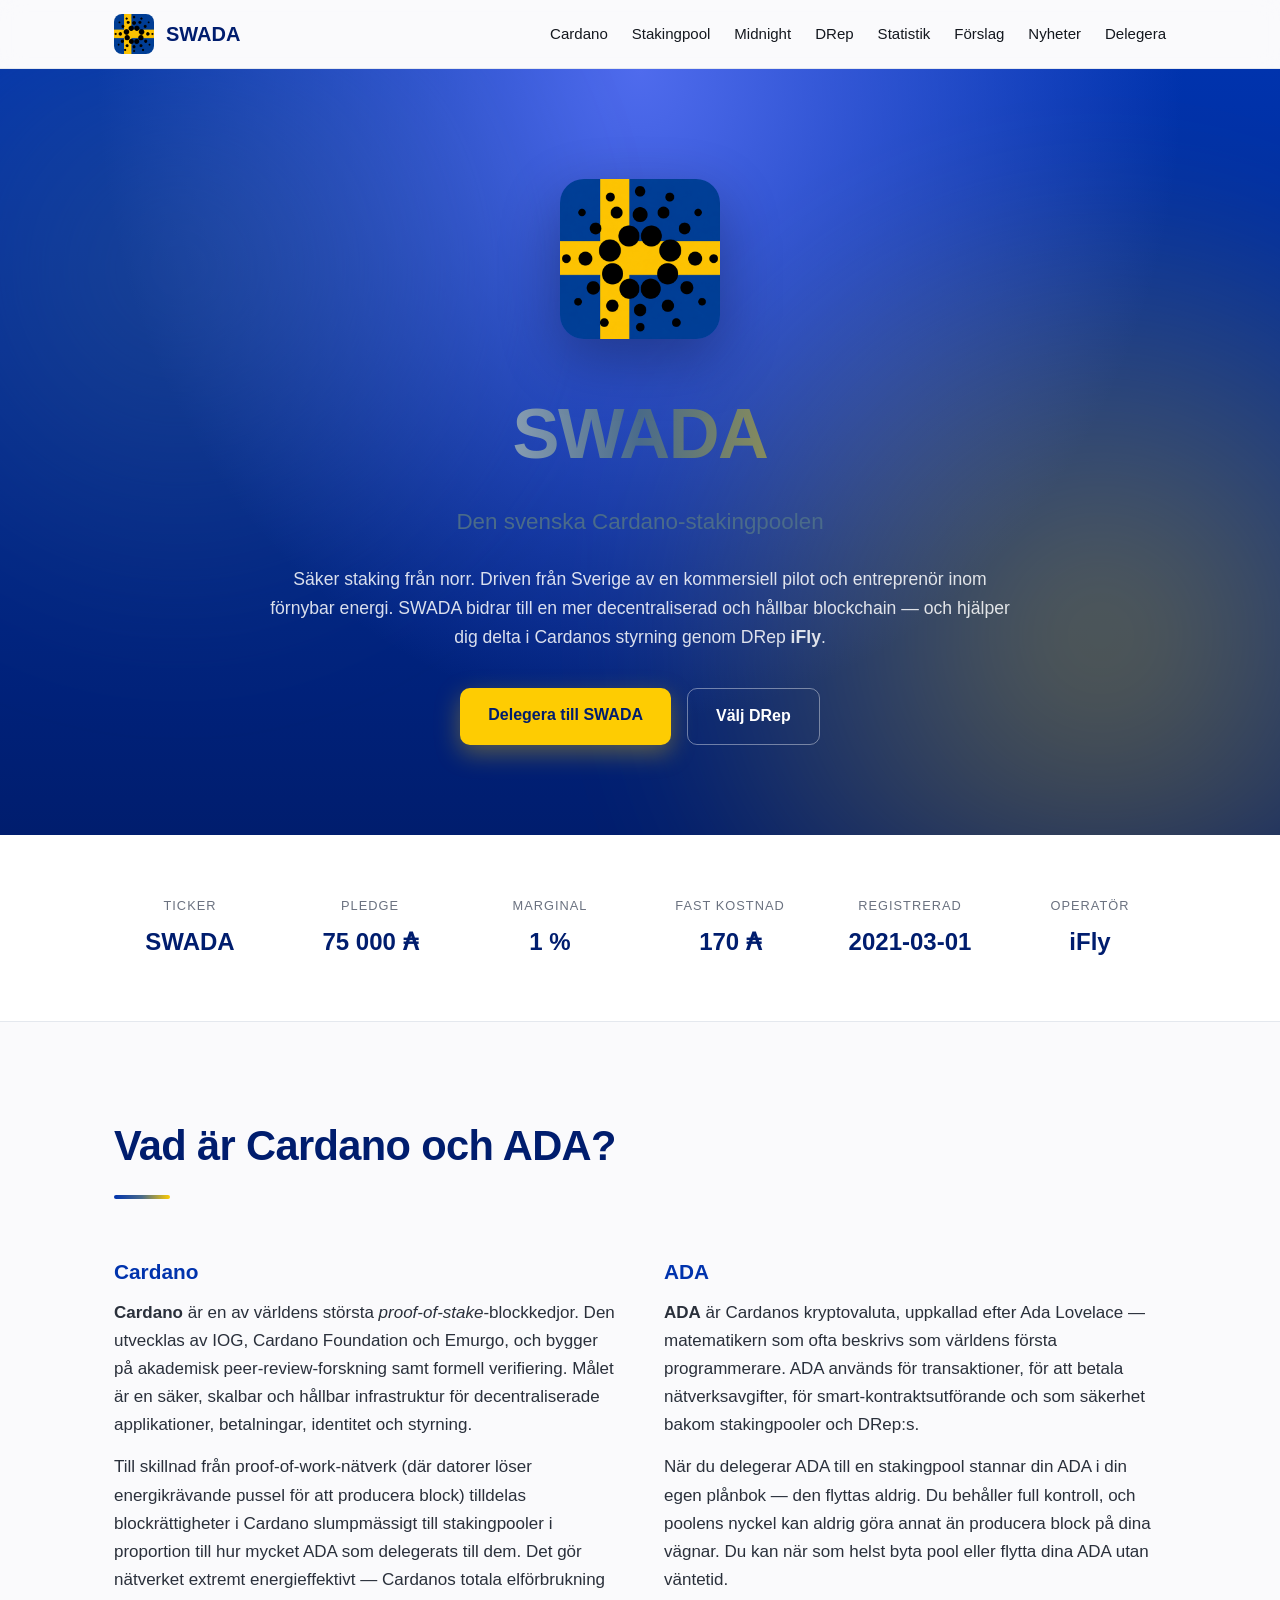
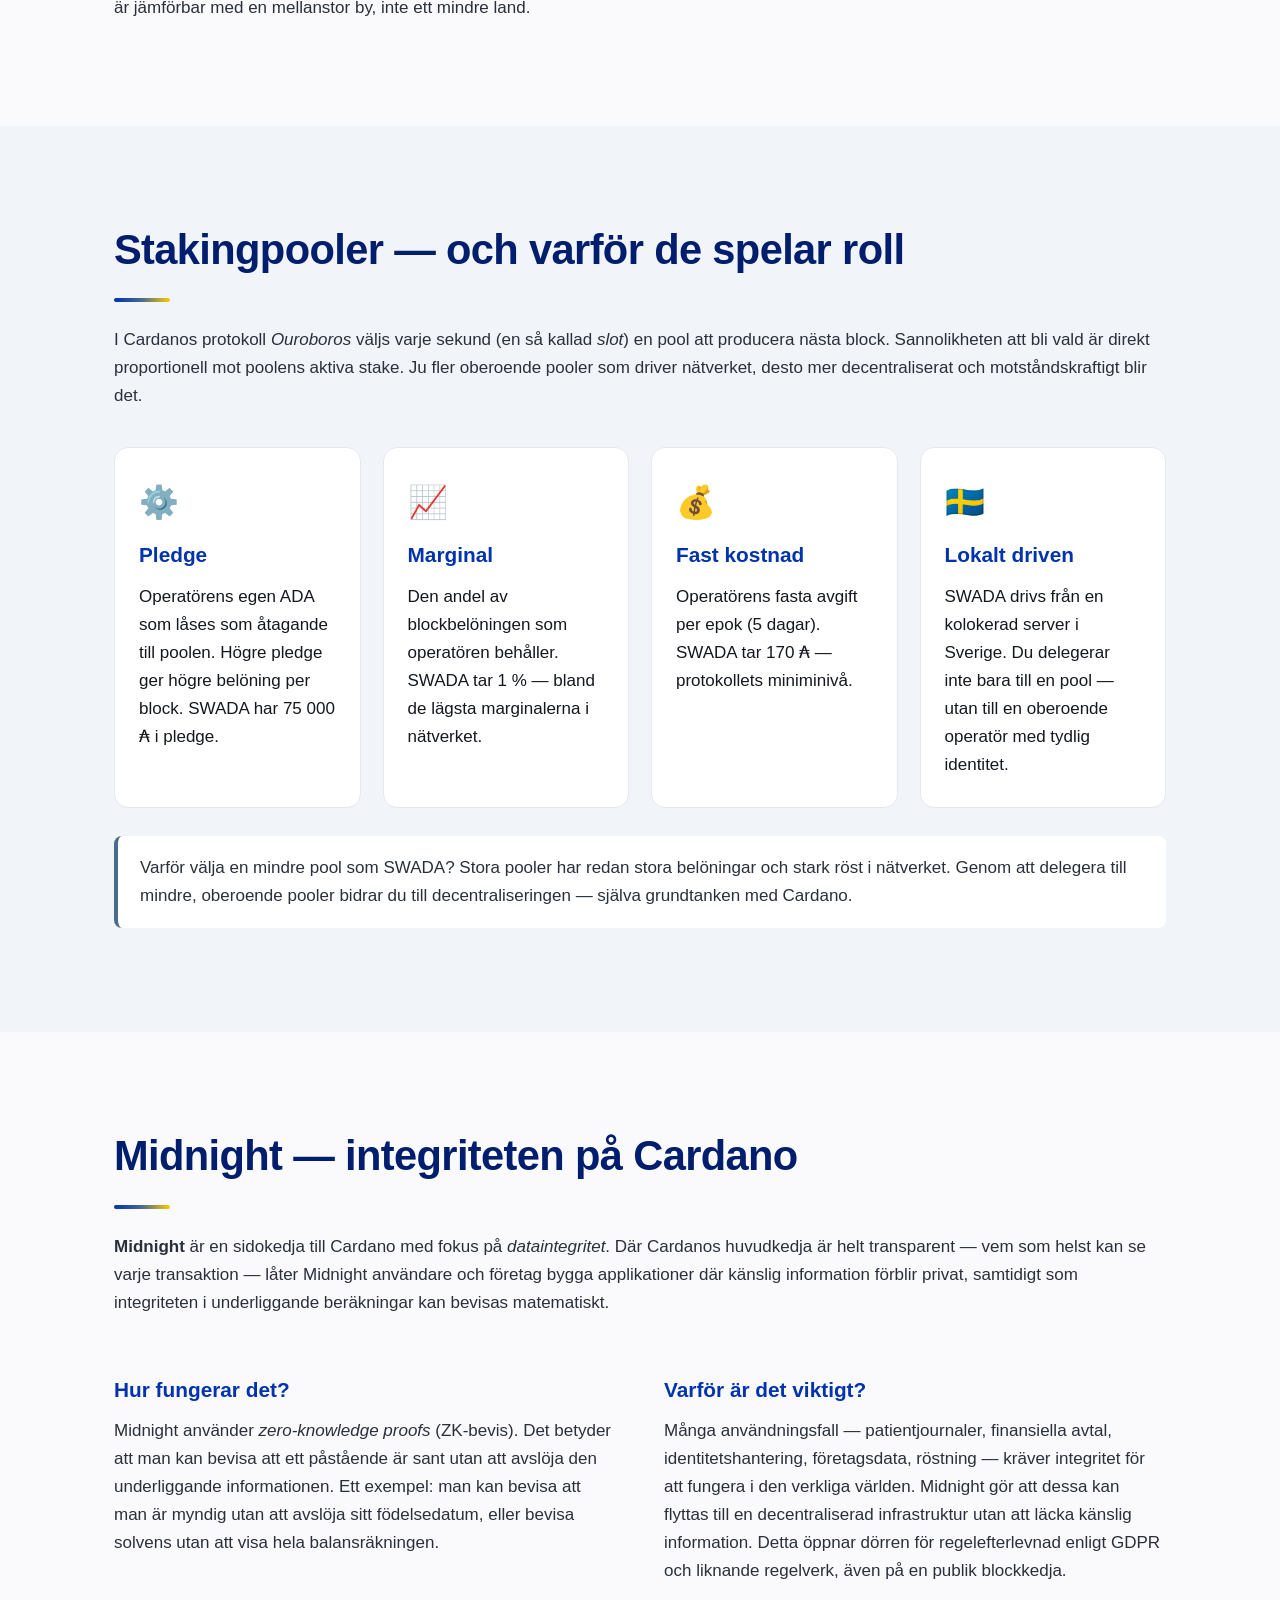
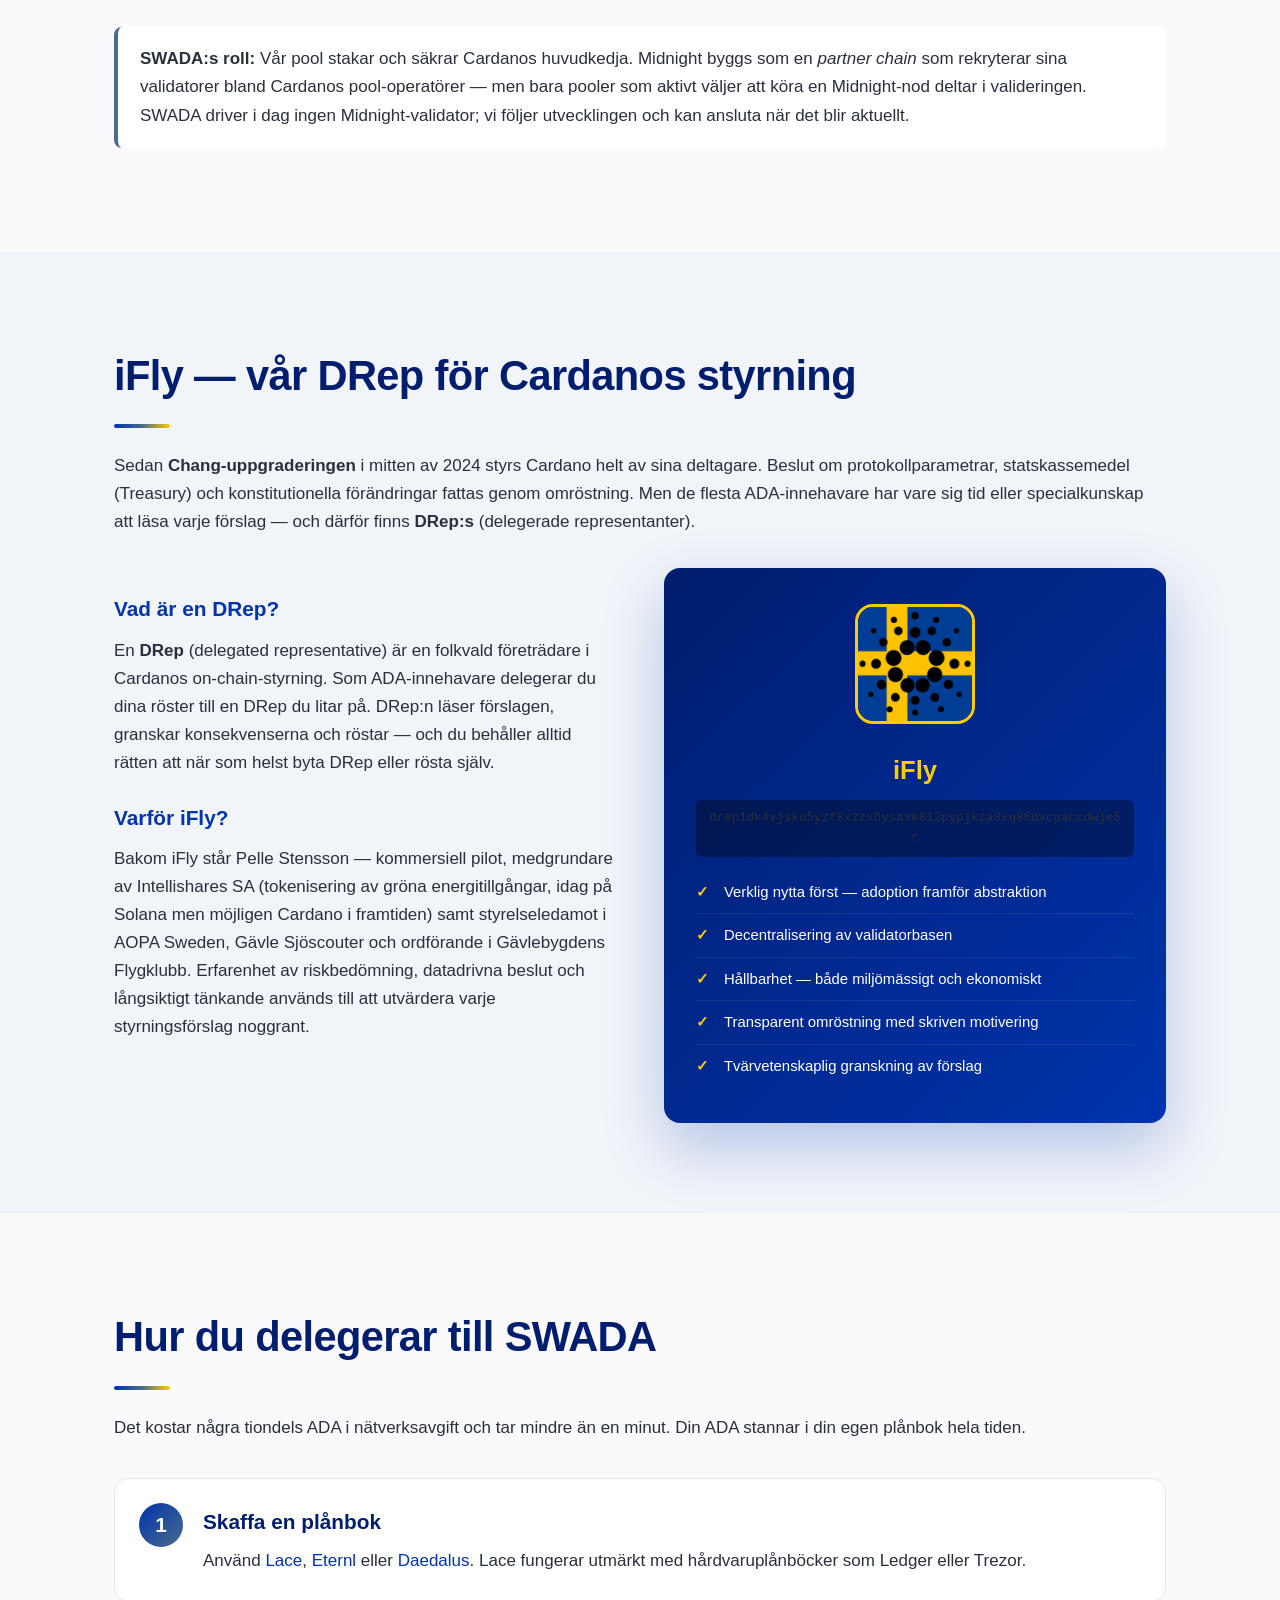
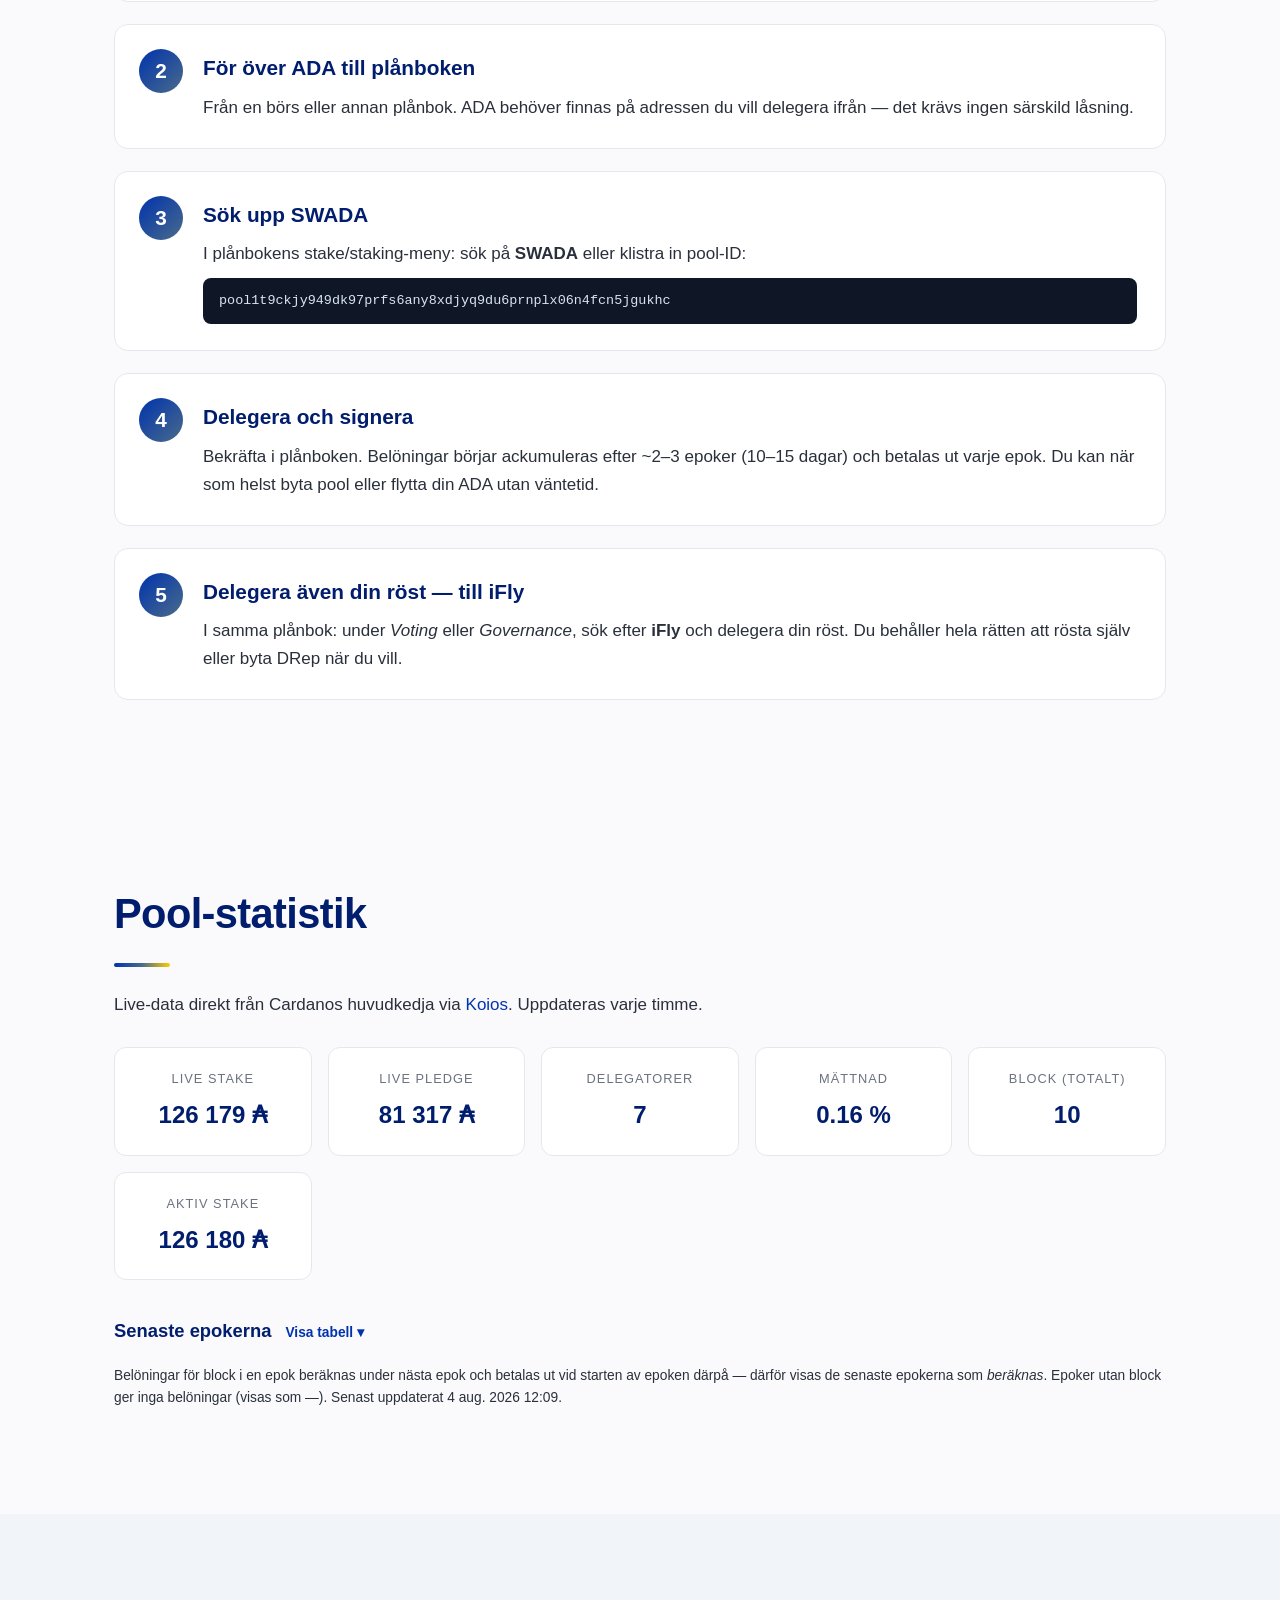
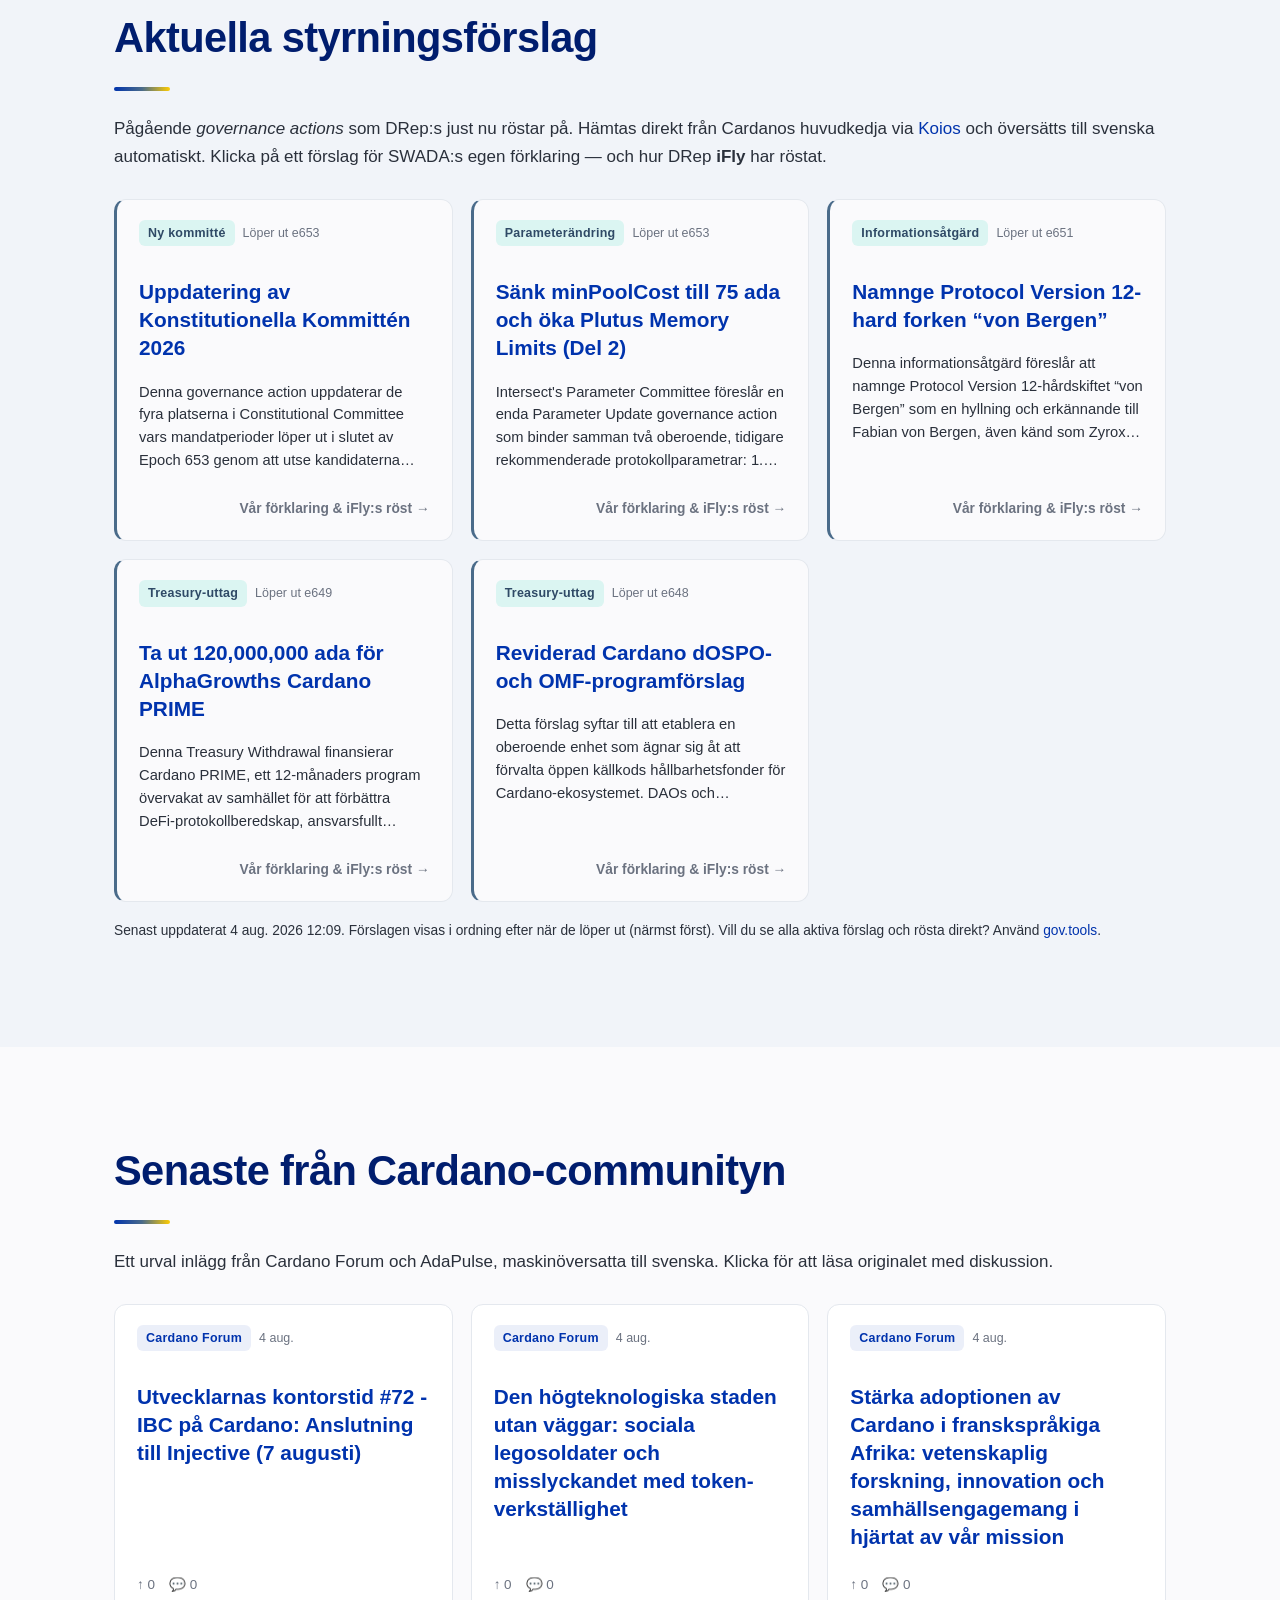
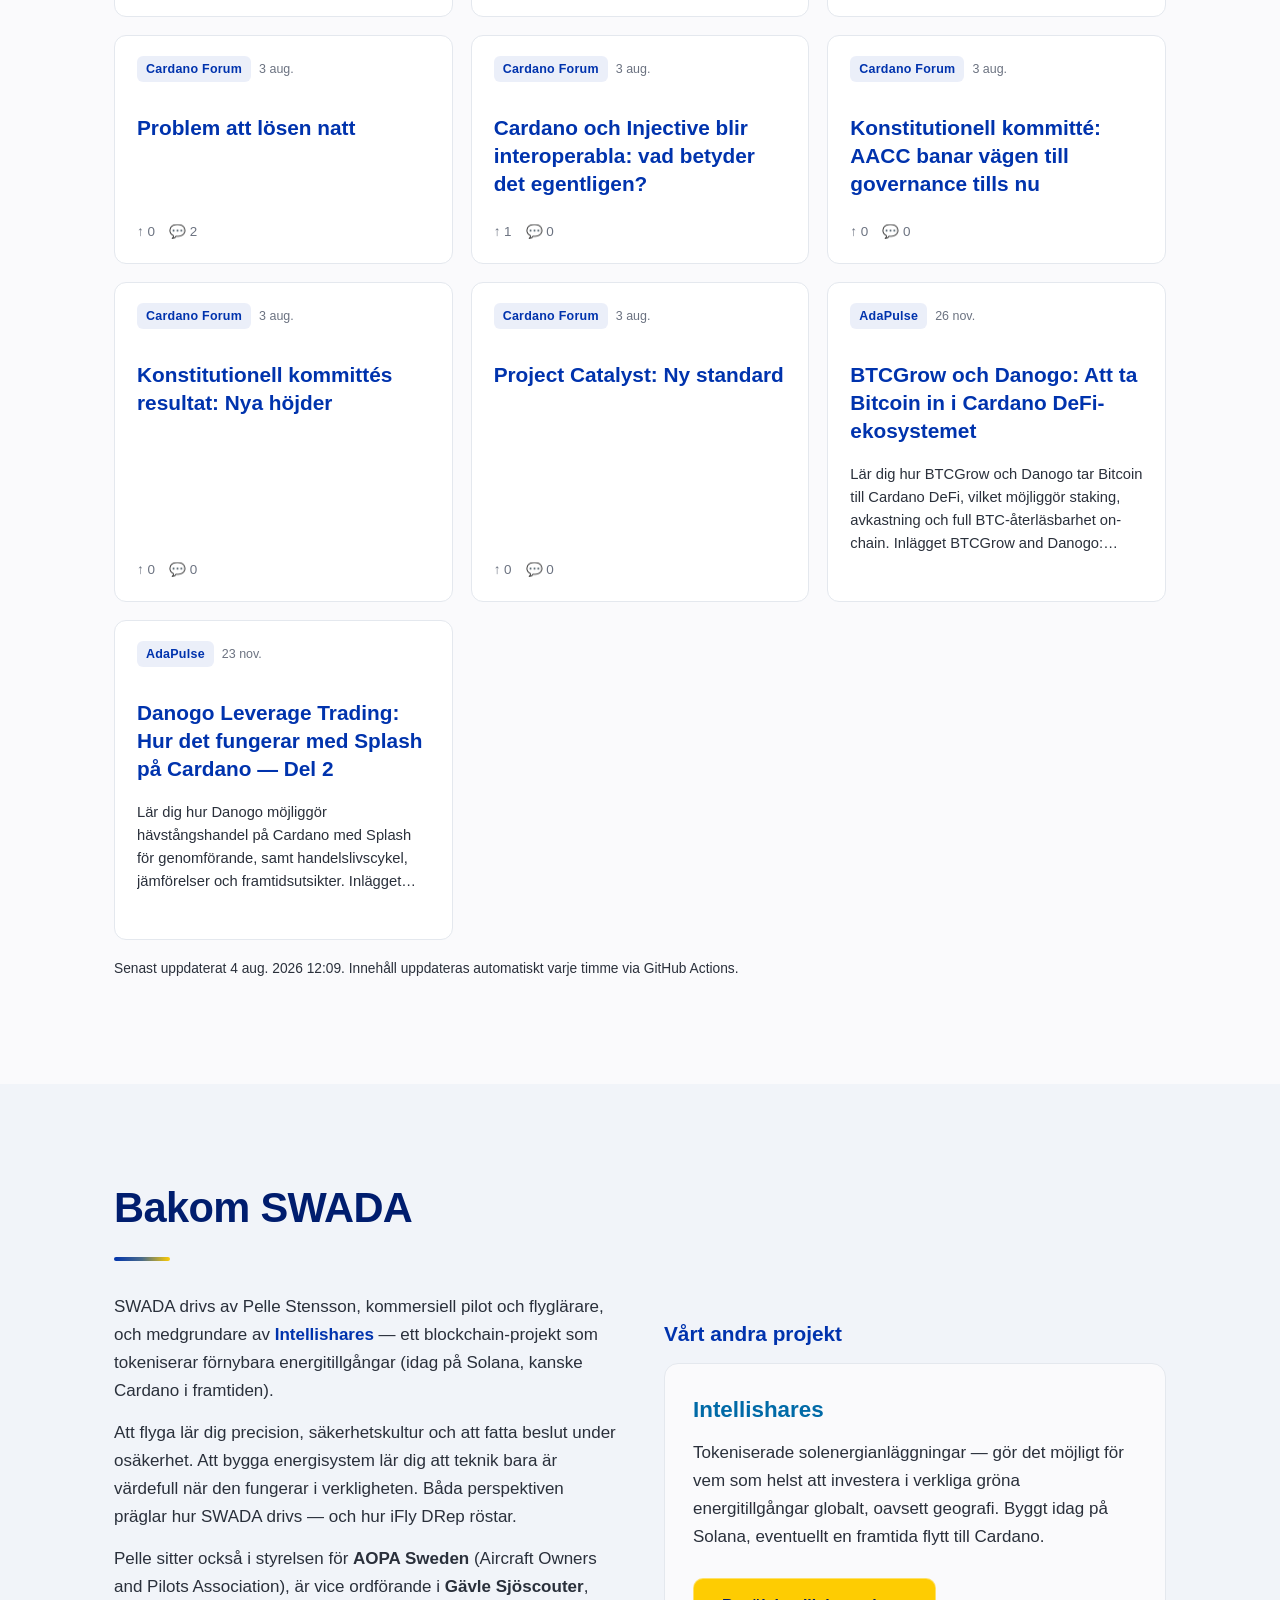
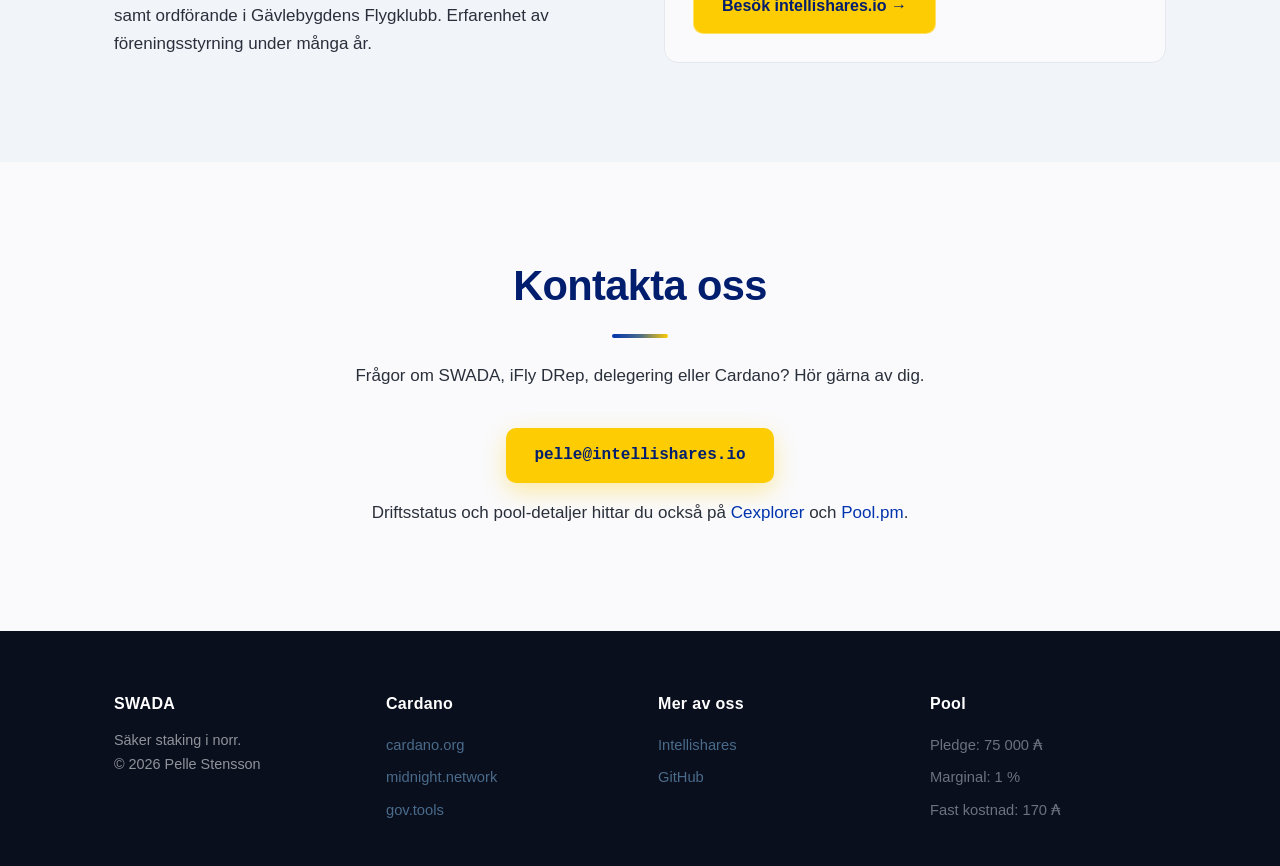
==== commit 039cbae5: "site: proposal detail pages, honest Midnight text, contrast + collapsible epoch table - New /forslag" ====
--- a/index.html
+++ b/index.html
@@ -147,7 +147,7 @@
       </div>
     </div>
 
-    <p class="note"><strong>SWADA:s roll:</strong> Vår pool stakar och säkrar Cardanos huvudkedja. Midnight förlitar sig på samma säkerhetsbasis genom <em>partner-chain</em>-mekanismen, vilket innebär att vår staking även stödjer Midnights säkerhet.</p>
+    <p class="note"><strong>SWADA:s roll:</strong> Vår pool stakar och säkrar Cardanos huvudkedja. Midnight byggs som en <em>partner chain</em> som rekryterar sina validatorer bland Cardanos pool-operatörer — men bara pooler som aktivt väljer att köra en Midnight-nod deltar i valideringen. SWADA driver i dag ingen Midnight-validator; vi följer utvecklingen och kan ansluta när det blir aktuellt.</p>
   </div>
 </section>
 
@@ -223,10 +223,12 @@
     <div id="perf-summary" class="stat-grid perf-grid">
       <p class="muted feed-loading" style="grid-column: 1 / -1;">Laddar pool-data…</p>
     </div>
-    <h3 class="subhdr">Senaste epokerna</h3>
-    <div id="perf-epochs" class="perf-table-wrap">
-      <p class="muted feed-loading">Laddar epokhistorik…</p>
-    </div>
+    <details class="epochs-toggle">
+      <summary><span class="subhdr">Senaste epokerna</span><span class="toggle-hint">Visa tabell ▾</span></summary>
+      <div id="perf-epochs" class="perf-table-wrap">
+        <p class="muted feed-loading">Laddar epokhistorik…</p>
+      </div>
+    </details>
     <p class="feed-meta">Belöningar för block i en epok beräknas under nästa epok och betalas ut vid starten av epoken därpå — därför visas de senaste epokerna som <em>beräknas</em>. Epoker utan block ger inga belöningar (visas som —). Senast uppdaterat <span id="perf-updated">—</span>.</p>
   </div>
 </section>
@@ -365,8 +367,6 @@
     }).join("");
   }
 
-  const nl2br = (s) => escape(s).replace(/\n/g, "<br>");
-
   const voteBadge = (vote) => {
     const map = {
       "Yes": ["vote-yes", "Röstade JA"],
@@ -377,7 +377,7 @@
     return `<span class="vote-badge ${cls}">${label}</span>`;
   };
 
-  function renderProposals(items, notes) {
+  function renderProposals(items) {
     if (!items?.length) return '<p class="muted">Inga aktiva förslag.</p>';
     const typeLabels = {
       "TreasuryWithdrawals": "Treasury-uttag",
@@ -393,41 +393,21 @@
       const lang = p.title_sv ? "sv" : "en";
       const summary = trimTo(p.summary_sv || p.summary_en || "", 260);
       const typeLabel = typeLabels[p.type] || p.type;
-      const note = notes?.[p.proposal_id] || {};
       const vote = p.ifly_vote;
-      const rationale = note.rationale_sv || vote?.rationale_sv || "";
       return `
-        <details class="feed-card proposal-card">
-          <summary>
-            <div class="feed-card-meta">
-              <span class="feed-source proposal-type">${escape(typeLabel)}</span>
-              <span class="feed-date">Löper ut e${escape(p.expiration_epoch)}</span>
-              ${vote ? voteBadge(vote.vote) : ""}
-              ${lang === "en" ? '<span class="feed-lang">EN</span>' : ""}
-            </div>
-            <h3 class="feed-title">${escape(title)}</h3>
-            ${summary ? `<p class="feed-summary">${escape(summary)}</p>` : ""}
-            <span class="proposal-expand" aria-hidden="true">Läs mer ▾</span>
-          </summary>
-          <div class="proposal-body">
-            ${note.explain_sv ? `
-              <div class="swada-note">
-                <h4>SWADA förklarar</h4>
-                <p>${nl2br(note.explain_sv)}</p>
-              </div>` : ""}
-            <div class="ifly-vote">
-              <h4>Så röstade iFly</h4>
-              ${vote ? `
-                <p class="vote-line">${voteBadge(vote.vote)}${vote.block_time ? ` <span class="muted">${escape(fmtDate(vote.block_time))}</span>` : ""}</p>
-                ${rationale ? `<p class="vote-rationale">${nl2br(rationale)}</p>` : ""}
-              ` : '<p class="muted">iFly har inte röstat på det här förslaget ännu.</p>'}
-            </div>
-            <div class="feed-stats">
-              ${p.deposit_ada ? `<span>Deposit: ${p.deposit_ada.toLocaleString("sv-SE")} ₳</span>` : ""}
-              <a href="${escape(p.url)}" target="_blank" rel="noopener" class="proposal-link">Läs hela förslaget på gov.tools →</a>
-            </div>
+        <a class="feed-card proposal-card" href="/forslag?id=${encodeURIComponent(p.proposal_id)}">
+          <div class="feed-card-meta">
+            <span class="feed-source proposal-type">${escape(typeLabel)}</span>
+            <span class="feed-date">Löper ut e${escape(p.expiration_epoch)}</span>
+            ${vote ? voteBadge(vote.vote) : ""}
+            ${lang === "en" ? '<span class="feed-lang">EN</span>' : ""}
           </div>
-        </details>`;
+          <h3 class="feed-title">${escape(title)}</h3>
+          ${summary ? `<p class="feed-summary">${escape(summary)}</p>` : ""}
+          <div class="feed-stats">
+            <span class="proposal-link">Vår förklaring & iFly:s röst →</span>
+          </div>
+        </a>`;
     }).join("");
   }
 
@@ -569,18 +549,8 @@
     }
   }
 
-  async function loadProposals() {
-    let notes = {};
-    try {
-      const r = await fetch("/data/proposal-notes.json", { cache: "no-cache" });
-      if (r.ok) notes = await r.json();
-    } catch { /* notes are optional */ }
-    loadFeed("/data/proposals.json", "proposals-list", "proposals-updated",
-      (items) => renderProposals(items, notes));
-  }
-
   loadPerf();
-  loadProposals();
+  loadFeed("/data/proposals.json", "proposals-list", "proposals-updated", renderProposals);
   loadFeed("/data/news.json", "news-list", "news-updated", renderNews);
 </script>
 
--- a/styles.css
+++ b/styles.css
@@ -282,11 +282,11 @@
 }
 .drep-id {
   font-family: ui-monospace, "SF Mono", Menlo, monospace;
-  font-size: 0.72rem;
-  color: rgba(255,255,255,0.7);
+  font-size: 0.78rem;
+  color: #FFFFFF;
   word-break: break-all;
   margin-bottom: 22px;
-  background: rgba(255,255,255,0.06);
+  background: rgba(0,0,0,0.35);
   padding: 8px 12px;
   border-radius: 6px;
 }
@@ -339,7 +339,7 @@
 .step p { margin: 0; }
 .step pre {
   background: #0F1626;
-  color: var(--accent);
+  color: #D9E4F2;
   padding: 12px 16px;
   border-radius: 8px;
   font-size: 0.84rem;
@@ -522,47 +522,63 @@
   background: var(--bg);
 }
 
-/* ===== PROPOSAL ACCORDION ===== */
-details.proposal-card { padding: 0; }
-details.proposal-card > summary {
-  list-style: none;
-  cursor: pointer;
-  padding: 20px 22px;
-  display: flex;
-  flex-direction: column;
-  gap: 8px;
-}
-details.proposal-card > summary::-webkit-details-marker { display: none; }
-.proposal-expand {
-  font-size: 0.82rem;
+/* ===== PROPOSAL DETAIL PAGE (/forslag) ===== */
+.proposal-container { max-width: 780px; }
+.breadcrumb {
+  display: inline-block;
+  font-size: 0.9rem;
   font-weight: 600;
-  color: var(--cardano-blue);
-  margin-top: 2px;
-}
-details.proposal-card[open] .proposal-expand { display: none; }
-.proposal-body {
-  padding: 0 22px 20px;
-  border-top: 1px solid var(--border);
-  display: flex;
-  flex-direction: column;
-  gap: 14px;
-}
-.proposal-body h4 {
-  font-size: 0.78rem;
+  margin-bottom: 28px;
+}
+.proposal-title {
+  font-size: clamp(1.7rem, 4vw, 2.4rem);
+  font-weight: 800;
+  letter-spacing: -0.015em;
+  line-height: 1.25;
+  color: var(--cardano-deep);
+  margin: 14px 0 28px;
+}
+.proposal-head-meta { font-size: 0.86rem; }
+.detail-block { margin-bottom: 32px; }
+.detail-block h4 {
+  font-size: 0.8rem;
   text-transform: uppercase;
   letter-spacing: 0.06em;
   color: var(--muted);
-  margin: 16px 0 6px;
-}
-.swada-note p, .ifly-vote p {
-  font-size: 0.92rem;
-  line-height: 1.6;
-  margin: 0;
-}
+  margin: 0 0 10px;
+}
+.detail-block p { margin-bottom: 12px; }
 .swada-note {
-  border-left: 3px solid var(--swedish-yellow);
-  padding-left: 14px;
-}
+  background: white;
+  border-left: 4px solid var(--swedish-yellow);
+  border-radius: 8px;
+  padding: 20px 24px;
+}
+.ifly-vote {
+  background: white;
+  border-left: 4px solid var(--cardano-blue);
+  border-radius: 8px;
+  padding: 20px 24px;
+}
+.proposal-actions { margin: 8px 0 20px; }
+.proposal-id-line {
+  font-family: ui-monospace, "SF Mono", Menlo, monospace;
+  word-break: break-all;
+}
+.more-proposals {
+  list-style: none;
+  padding: 0;
+  margin: 12px 0 0;
+}
+.more-proposals li {
+  padding: 10px 0;
+  border-bottom: 1px solid var(--border);
+  display: flex;
+  align-items: center;
+  gap: 12px;
+  justify-content: space-between;
+}
+.more-proposals li:last-child { border-bottom: none; }
 .vote-badge {
   display: inline-block;
   padding: 2px 10px;
@@ -606,6 +622,23 @@
   font-weight: 700;
 }
 .row-current td { color: var(--muted); }
+.epochs-toggle { margin-top: 36px; }
+.epochs-toggle > summary {
+  list-style: none;
+  cursor: pointer;
+  display: flex;
+  align-items: baseline;
+  gap: 14px;
+}
+.epochs-toggle > summary::-webkit-details-marker { display: none; }
+.epochs-toggle .subhdr { margin: 0; }
+.toggle-hint {
+  font-size: 0.86rem;
+  font-weight: 600;
+  color: var(--cardano-blue);
+}
+.epochs-toggle[open] .toggle-hint { display: none; }
+.epochs-toggle .perf-table-wrap { margin-top: 14px; }
 .epoch-live {
   font-size: 0.72rem;
   text-transform: uppercase;
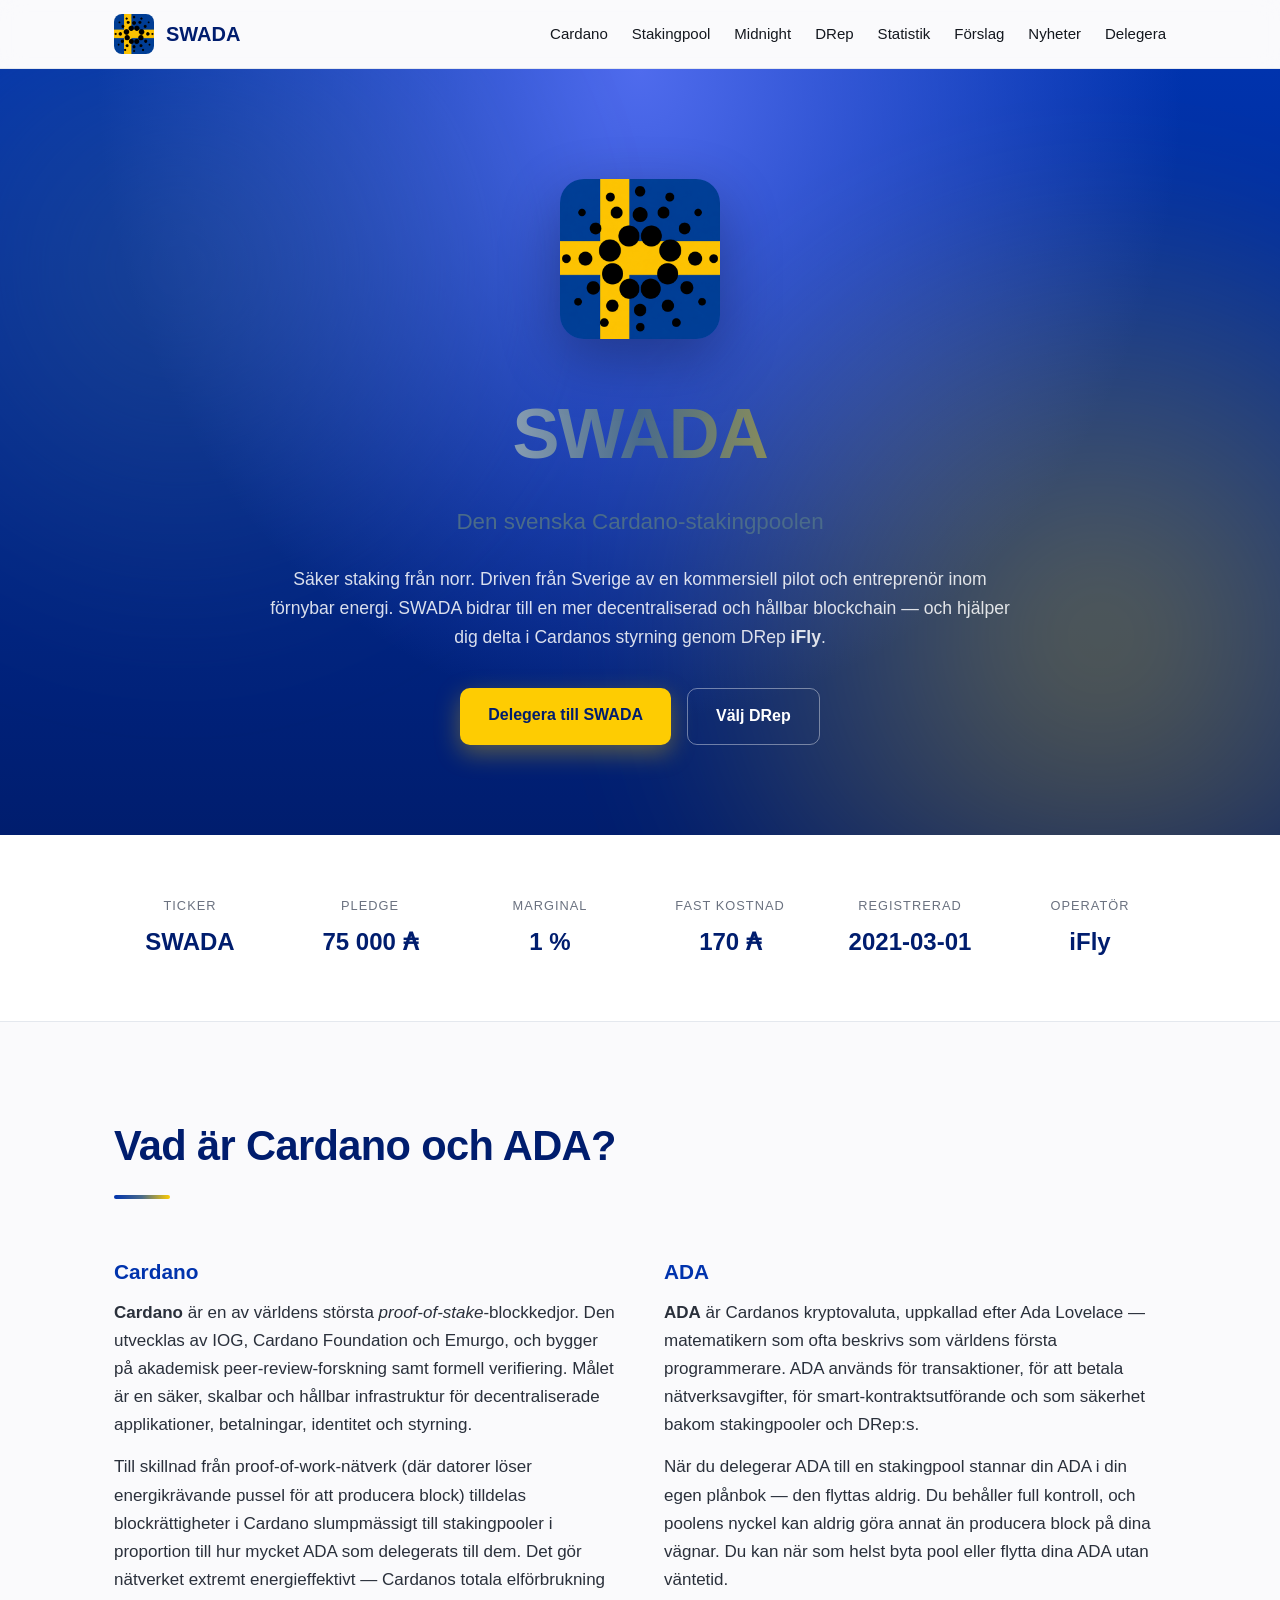
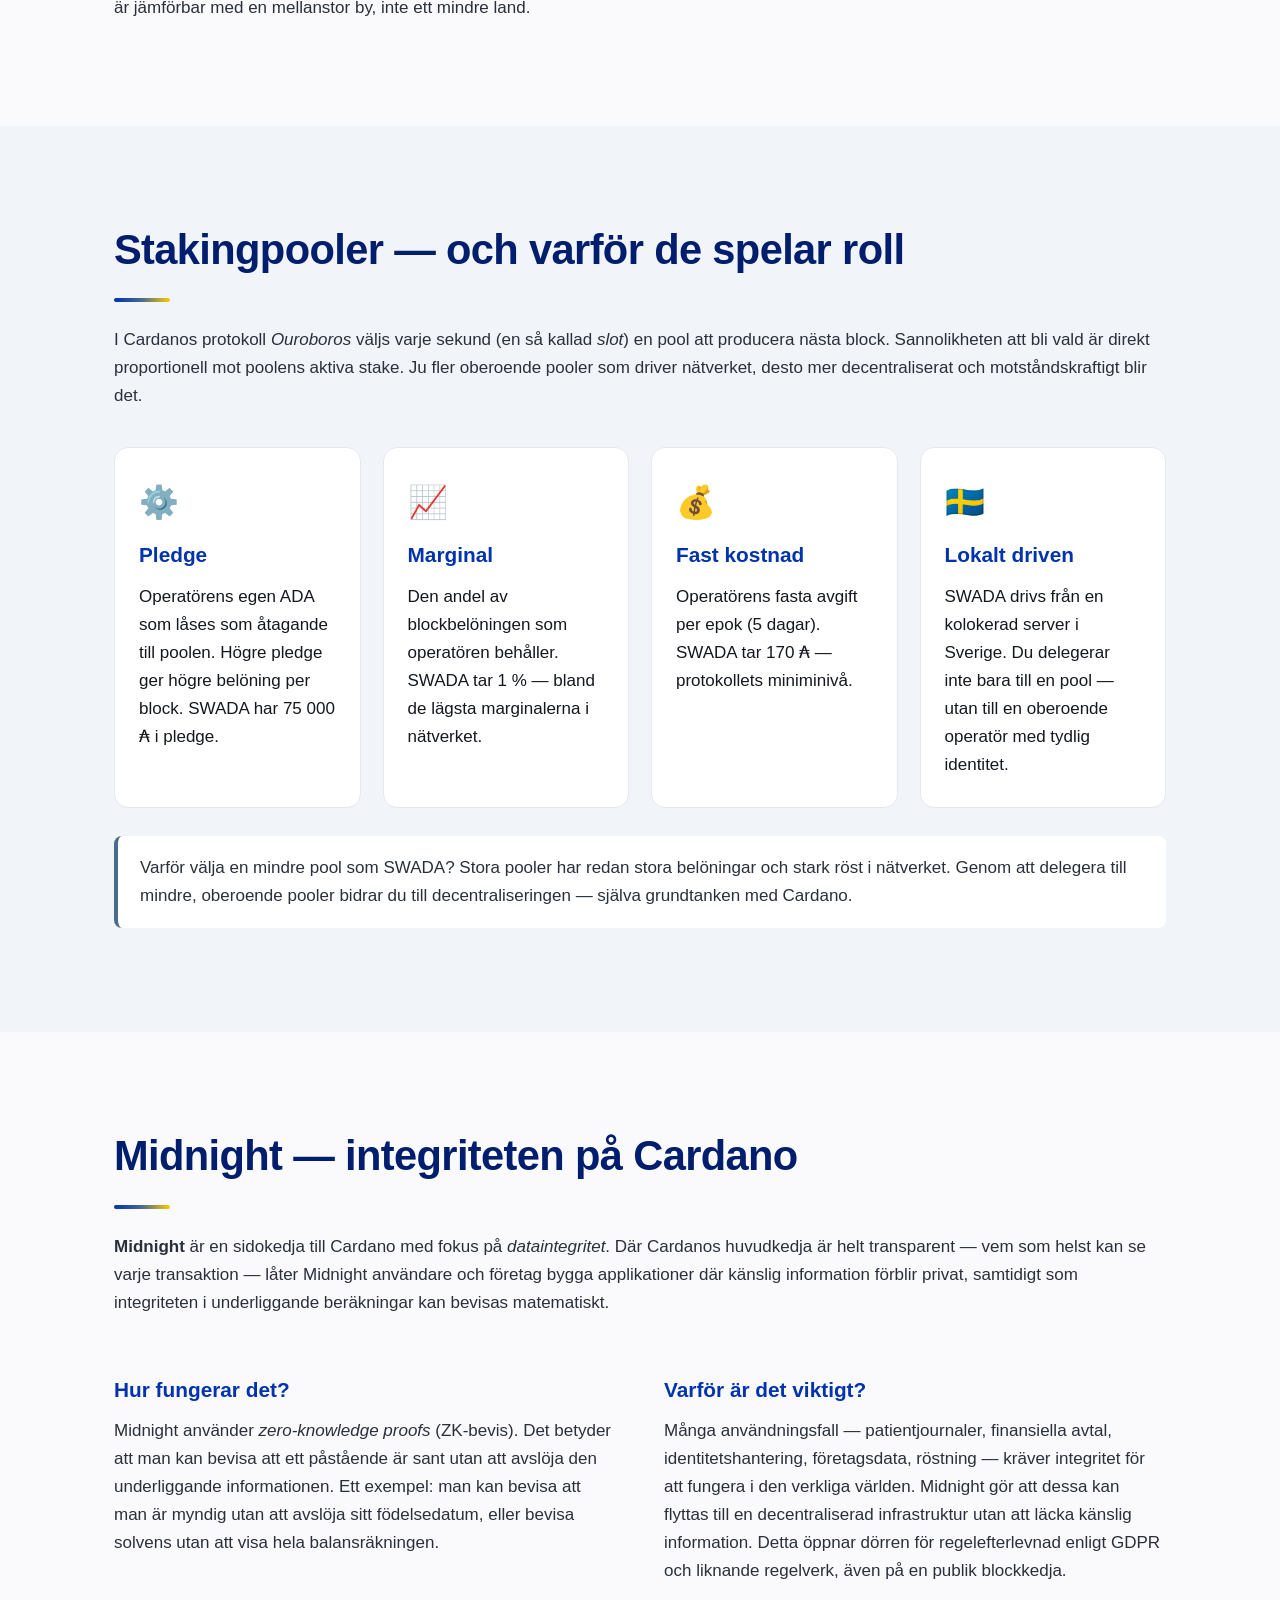
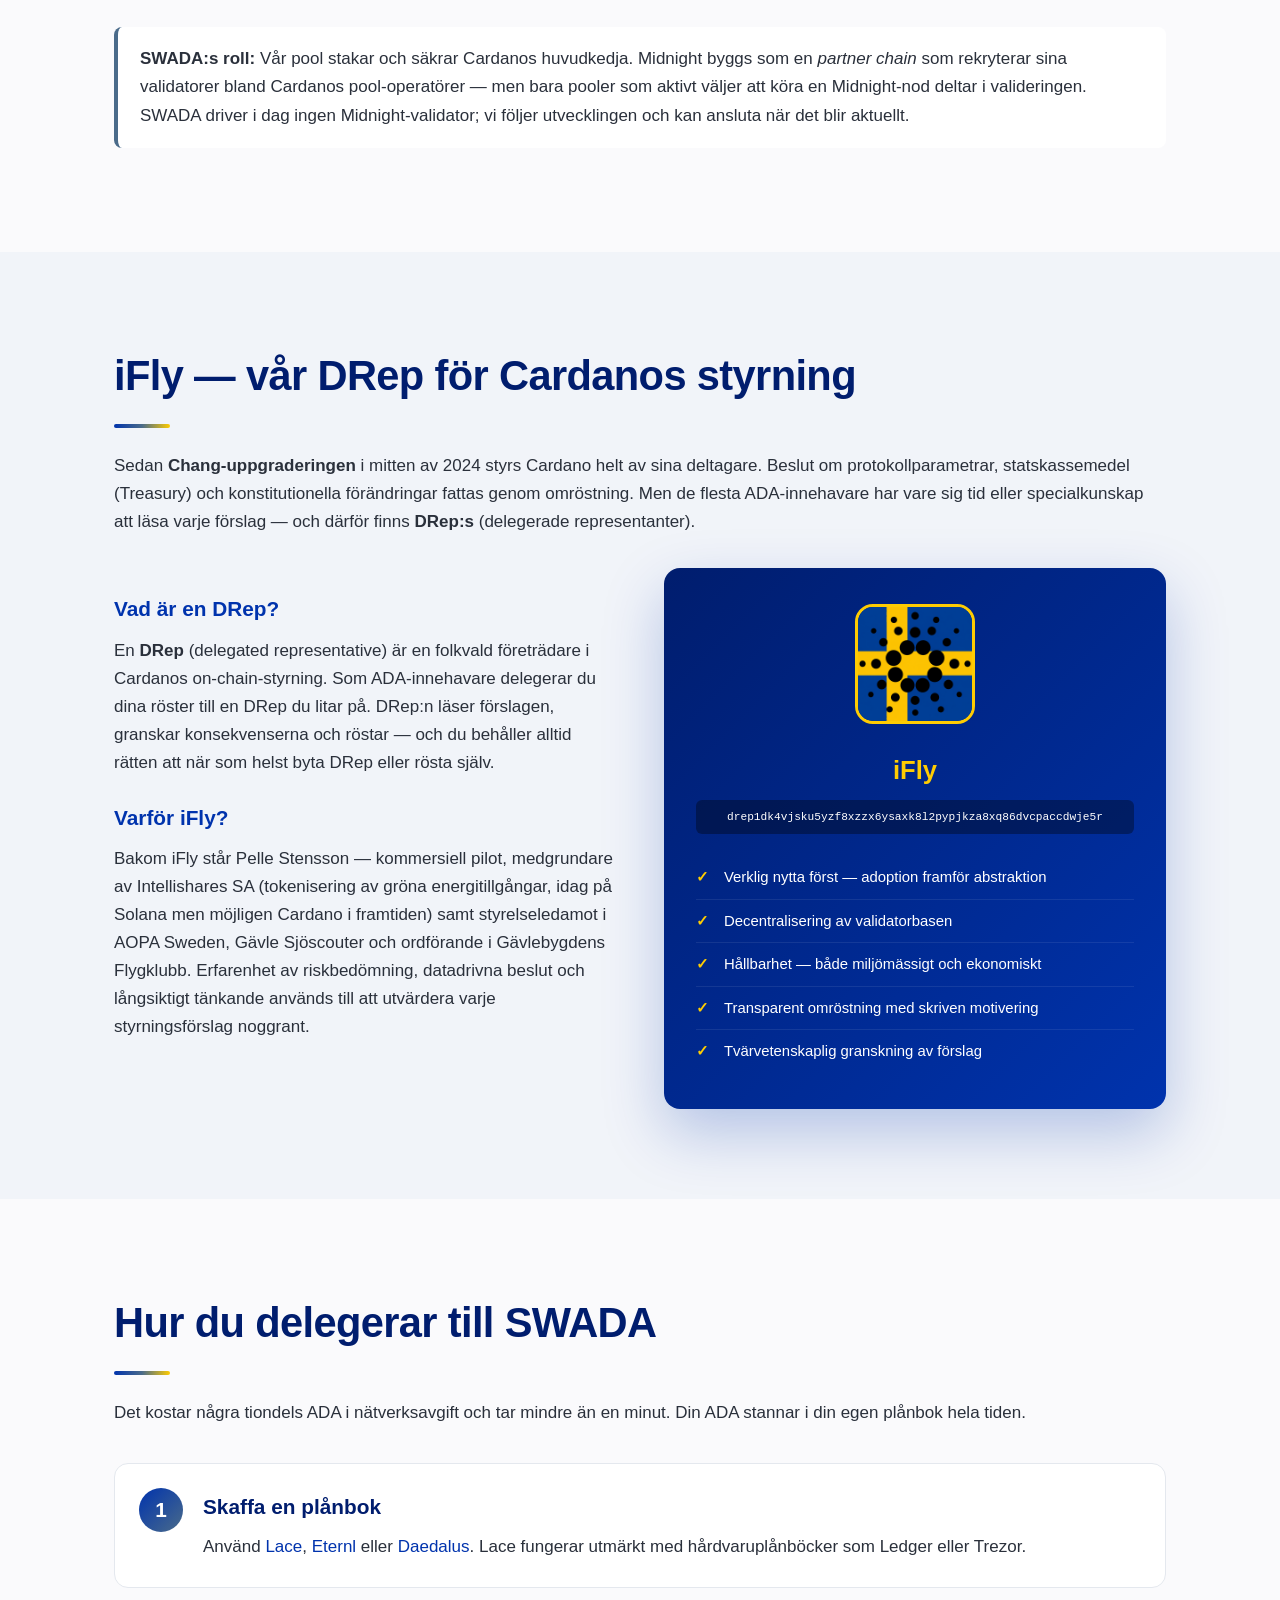
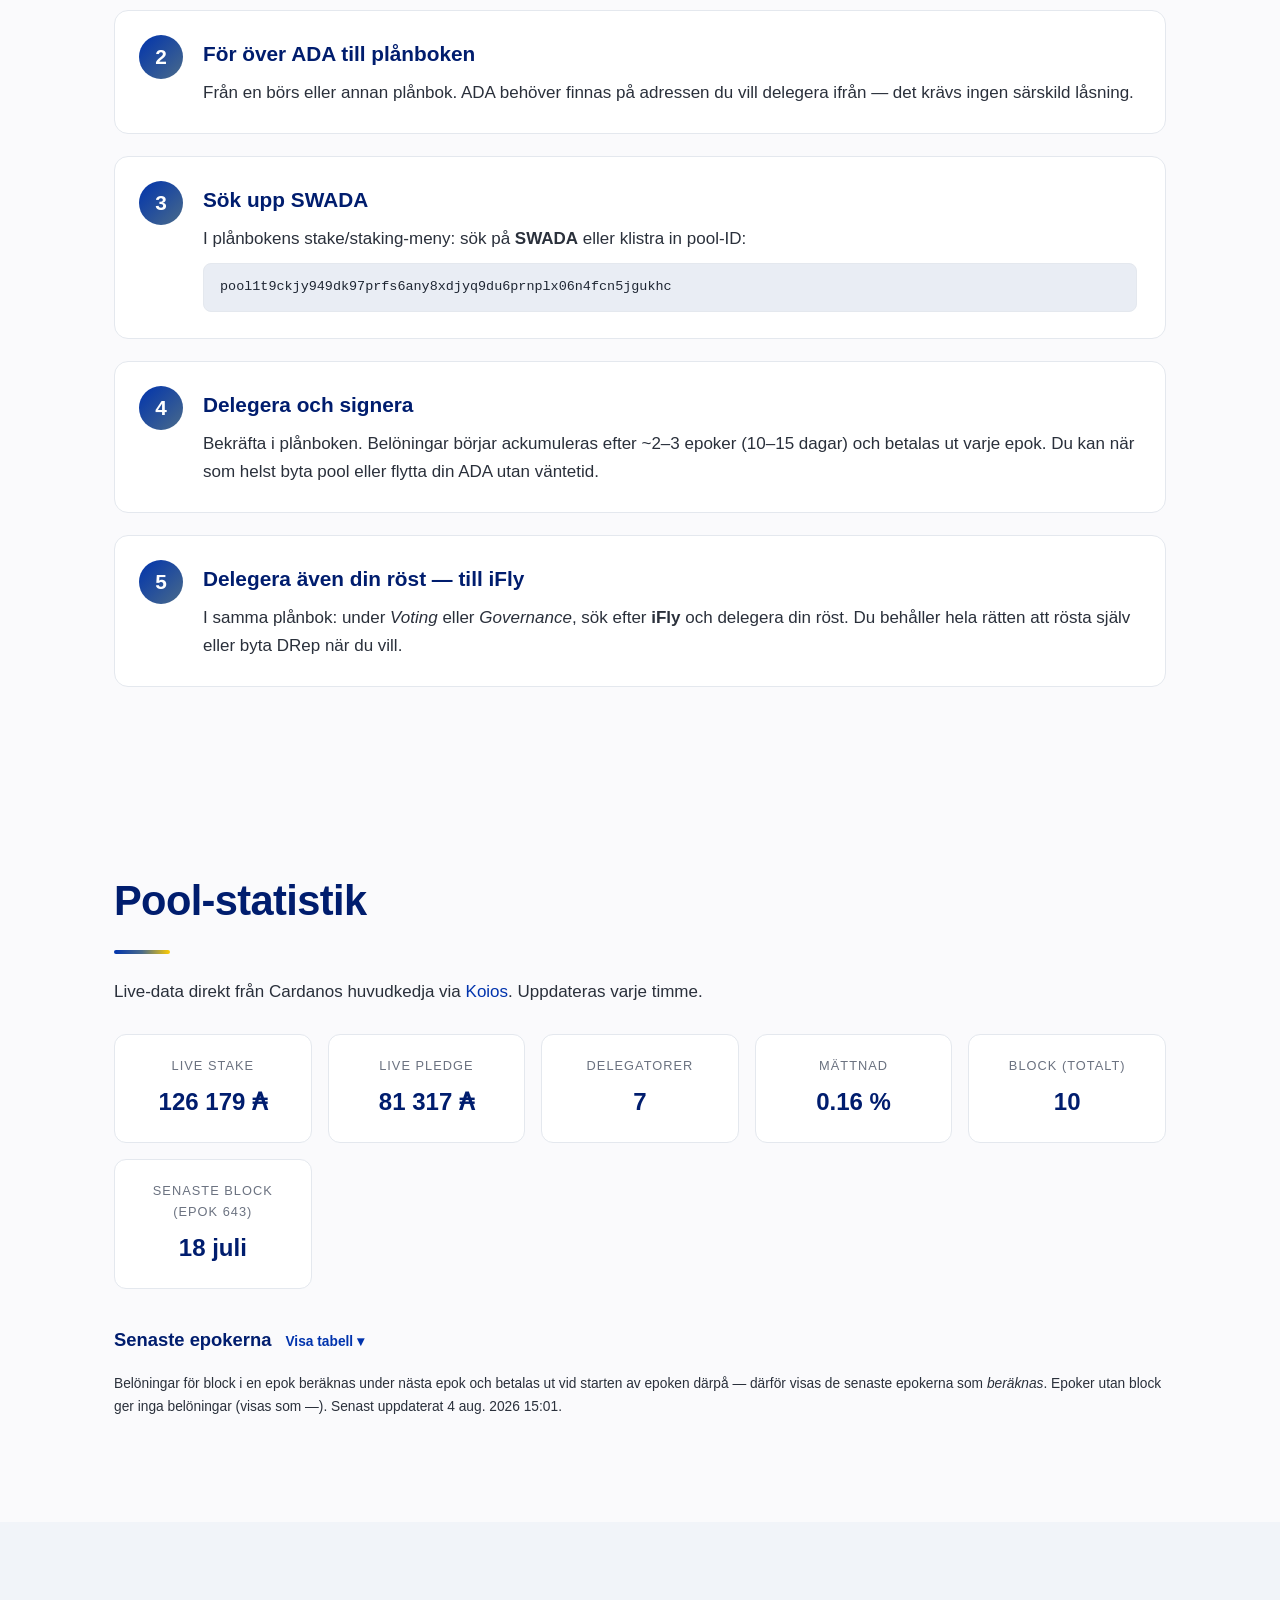
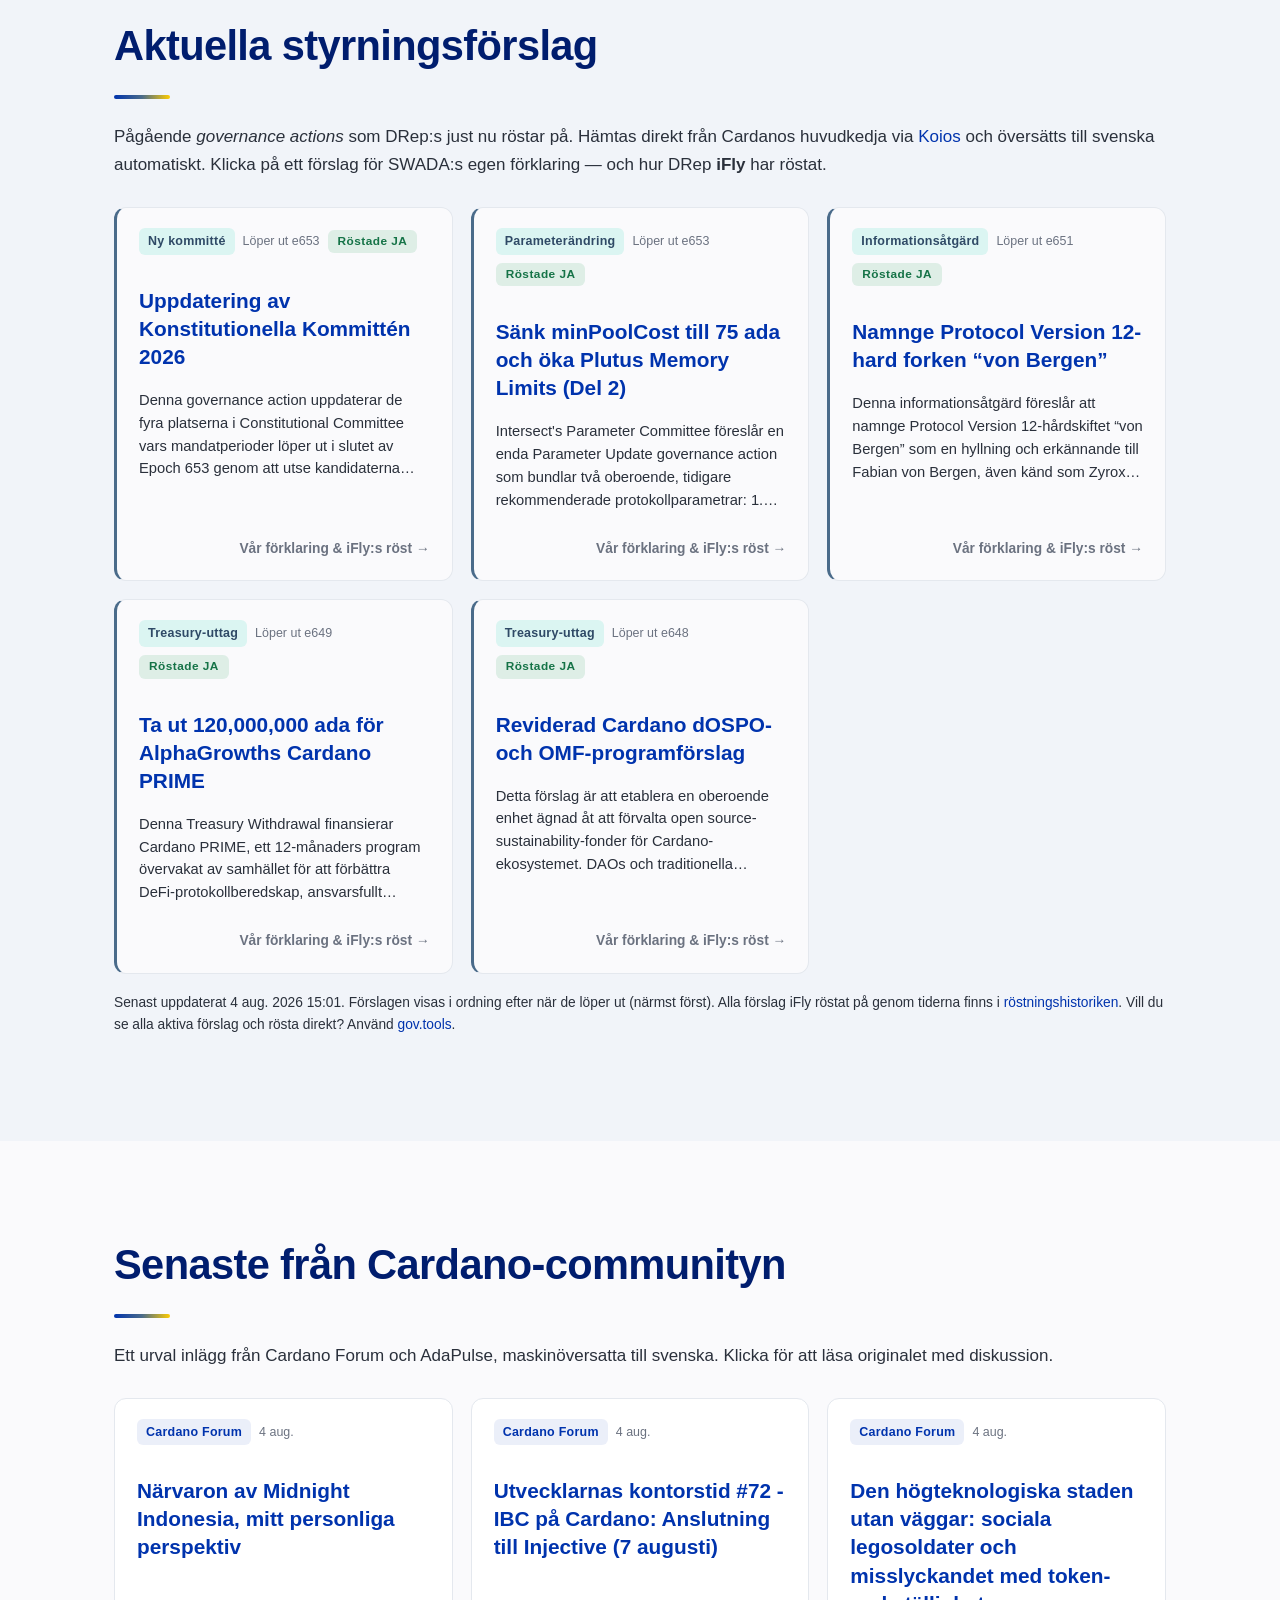
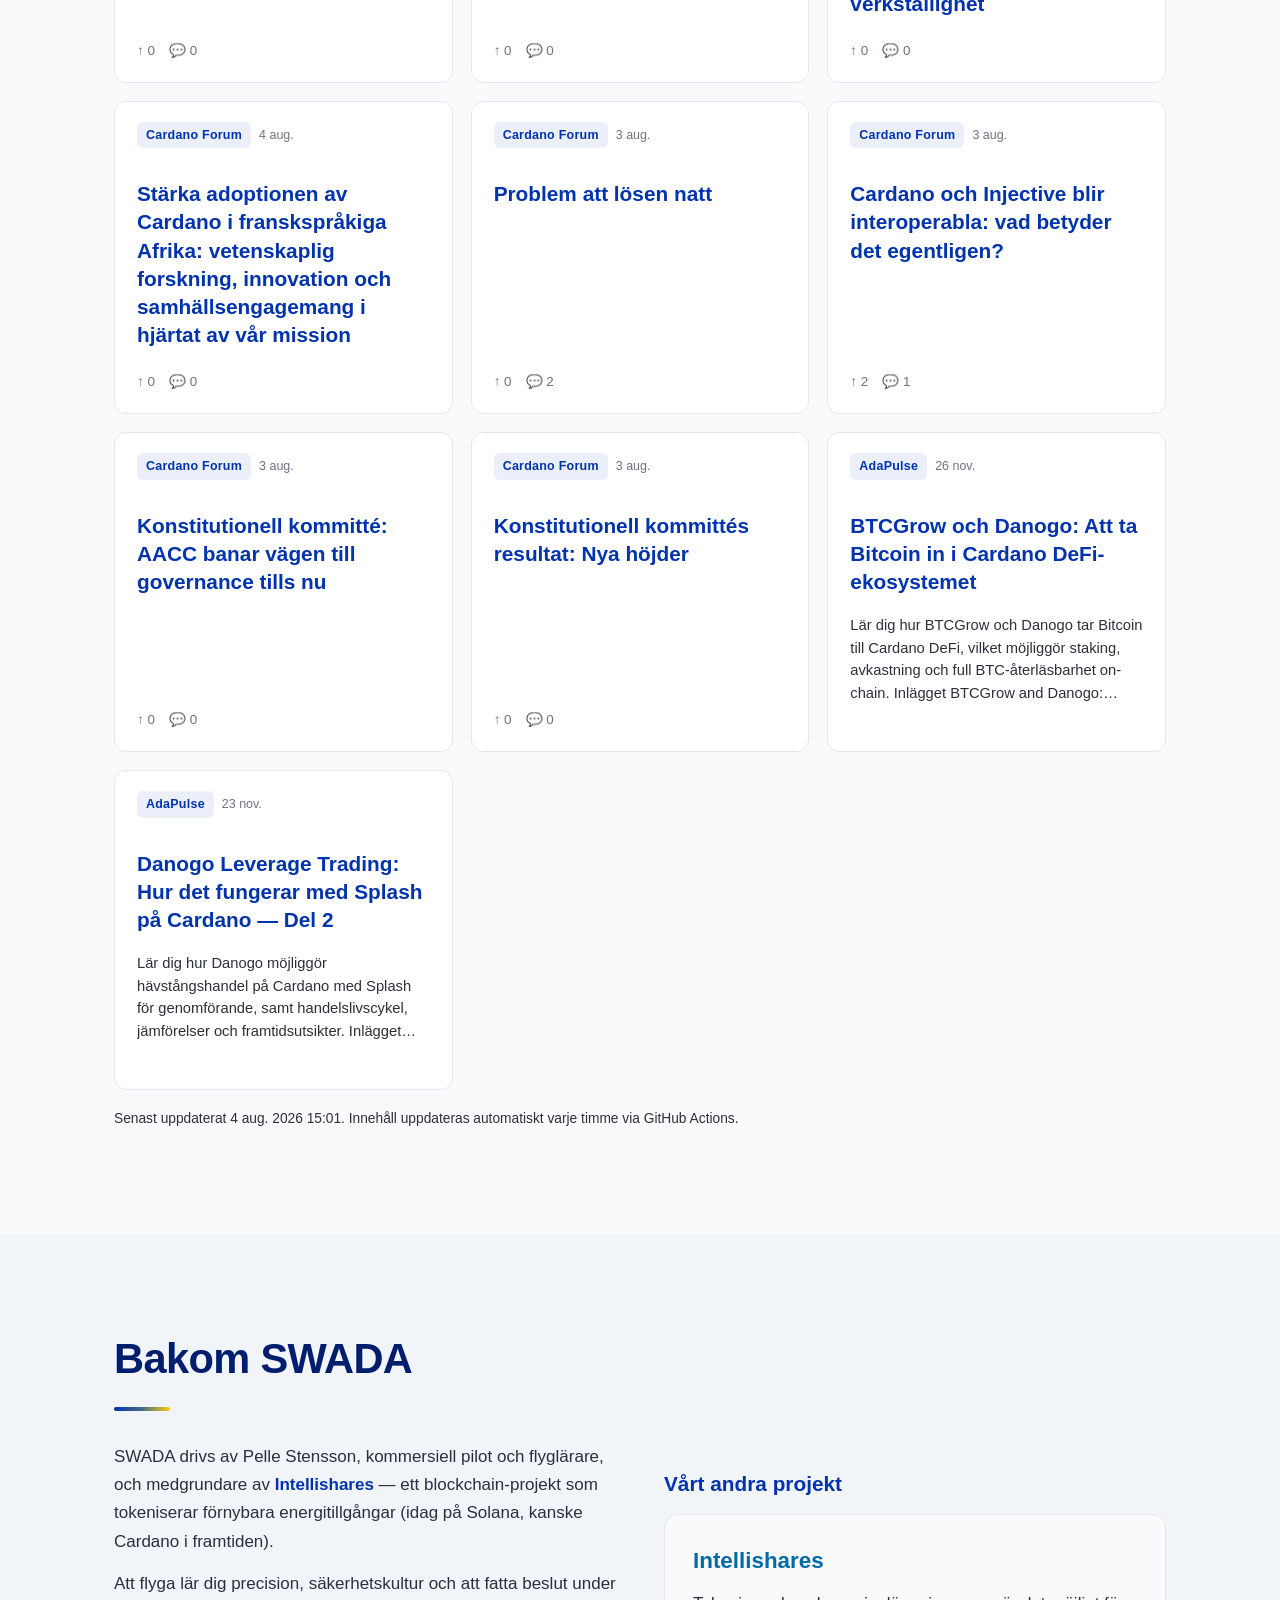
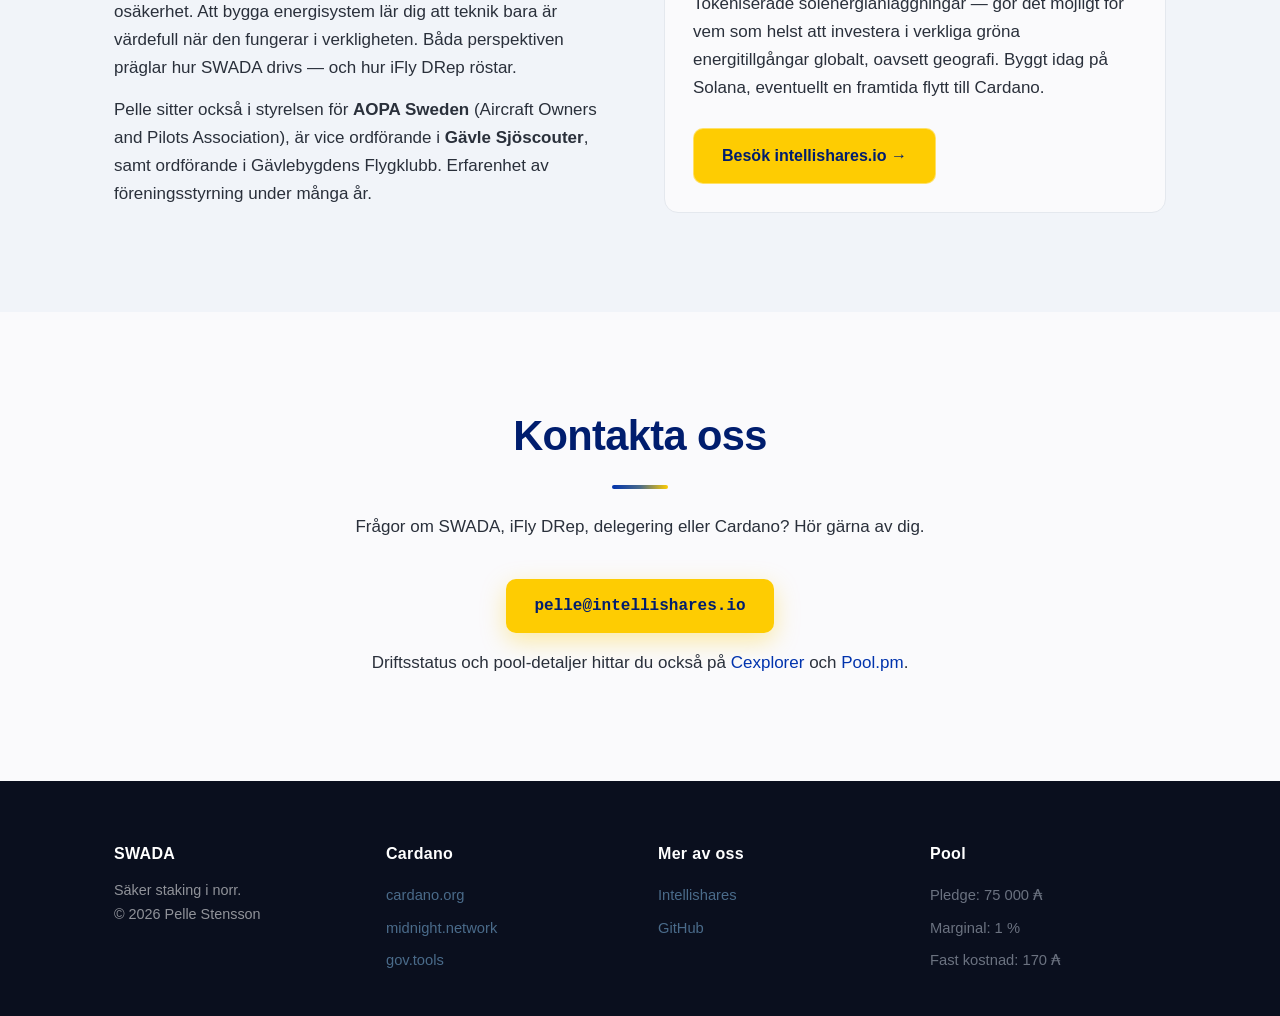
==== commit b8bd7968: "site: voting-history archive page + one-row DRep address - New /rostningar page listing every propos" ====
--- a/index.html
+++ b/index.html
@@ -240,7 +240,7 @@
     <div id="proposals-list" class="feed">
       <p class="muted feed-loading">Laddar förslag…</p>
     </div>
-    <p class="feed-meta">Senast uppdaterat <span id="proposals-updated">—</span>. Förslagen visas i ordning efter när de löper ut (närmst först). Vill du se alla aktiva förslag och rösta direkt? Använd <a href="https://gov.tools" target="_blank" rel="noopener">gov.tools</a>.</p>
+    <p class="feed-meta">Senast uppdaterat <span id="proposals-updated">—</span>. Förslagen visas i ordning efter när de löper ut (närmst först). Alla förslag iFly röstat på genom tiderna finns i <a href="/rostningar">röstningshistoriken</a>. Vill du se alla aktiva förslag och rösta direkt? Använd <a href="https://gov.tools" target="_blank" rel="noopener">gov.tools</a>.</p>
   </div>
 </section>
 
--- a/styles.css
+++ b/styles.css
@@ -280,11 +280,12 @@
   color: var(--swedish-yellow);
   margin-bottom: 8px;
 }
-.drep-id {
+.drep-card .drep-id {
   font-family: ui-monospace, "SF Mono", Menlo, monospace;
-  font-size: 0.78rem;
+  font-size: 0.7rem;
   color: #FFFFFF;
-  word-break: break-all;
+  white-space: nowrap;
+  overflow-x: auto;
   margin-bottom: 22px;
   background: rgba(0,0,0,0.35);
   padding: 8px 12px;
@@ -338,8 +339,9 @@
 .step h3 { margin-top: 0; margin-bottom: 8px; color: var(--cardano-deep); }
 .step p { margin: 0; }
 .step pre {
-  background: #0F1626;
-  color: #D9E4F2;
+  background: #E9EDF4;
+  border: 1px solid var(--border);
+  color: #1E2633;
   padding: 12px 16px;
   border-radius: 8px;
   font-size: 0.84rem;
@@ -579,6 +581,71 @@
   justify-content: space-between;
 }
 .more-proposals li:last-child { border-bottom: none; }
+
+/* ===== VOTING HISTORY (/rostningar) ===== */
+.breadcrumb-row {
+  display: flex;
+  gap: 24px;
+  margin-bottom: 28px;
+}
+.breadcrumb-row .breadcrumb { margin-bottom: 0; }
+.vote-rows {
+  list-style: none;
+  padding: 0;
+  margin: 28px 0 0;
+}
+.vote-rows li { margin-bottom: 12px; }
+.vote-row {
+  display: flex;
+  align-items: center;
+  gap: 16px;
+  background: white;
+  border: 1px solid var(--border);
+  border-radius: 12px;
+  padding: 16px 20px;
+  color: var(--text);
+  transition: transform 0.12s, box-shadow 0.15s, border-color 0.15s;
+}
+.vote-row:hover {
+  transform: translateY(-2px);
+  box-shadow: 0 10px 24px rgba(0, 51, 173, 0.1);
+  border-color: var(--accent);
+}
+.vote-row-badge { flex-shrink: 0; min-width: 64px; text-align: center; }
+.vote-row-main {
+  display: flex;
+  flex-direction: column;
+  gap: 2px;
+  min-width: 0;
+}
+.vote-row-title {
+  font-weight: 700;
+  color: var(--cardano-deep);
+  line-height: 1.35;
+}
+.vote-row:hover .vote-row-title { color: var(--cardano-blue); }
+.vote-row-meta {
+  font-size: 0.82rem;
+  color: var(--muted);
+}
+.status-chip {
+  margin-left: auto;
+  flex-shrink: 0;
+  padding: 2px 10px;
+  border-radius: 6px;
+  font-size: 0.74rem;
+  font-weight: 700;
+  letter-spacing: 0.04em;
+  white-space: nowrap;
+}
+.status-active { background: rgba(0, 51, 173, 0.08); color: var(--cardano-blue); }
+.status-done { background: rgba(22, 145, 72, 0.12); color: #157347; }
+.status-closed { background: rgba(107, 114, 128, 0.12); color: var(--muted); }
+.proposal-head-meta .status-chip { margin-left: 0; }
+@media (max-width: 560px) {
+  .vote-row { flex-wrap: wrap; }
+  .status-chip { margin-left: 80px; }
+}
 .vote-badge {
   display: inline-block;
   padding: 2px 10px;
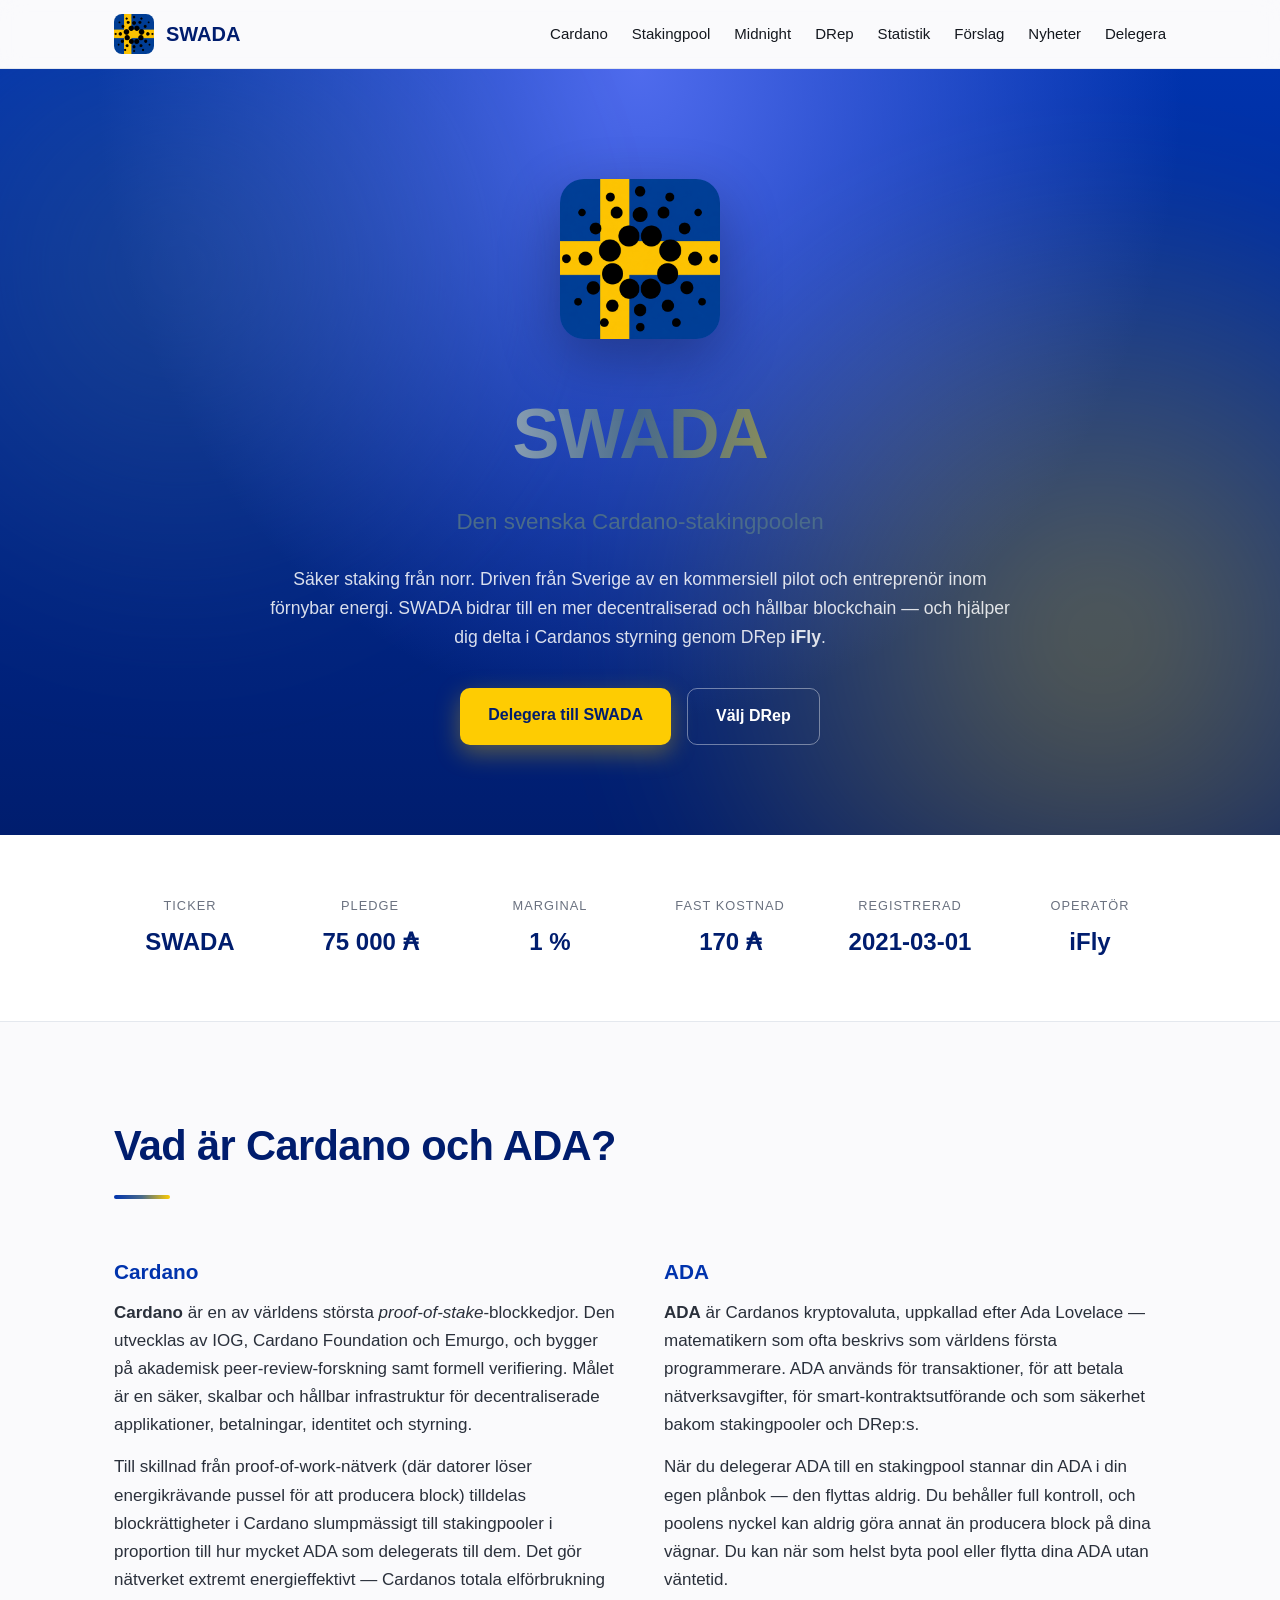
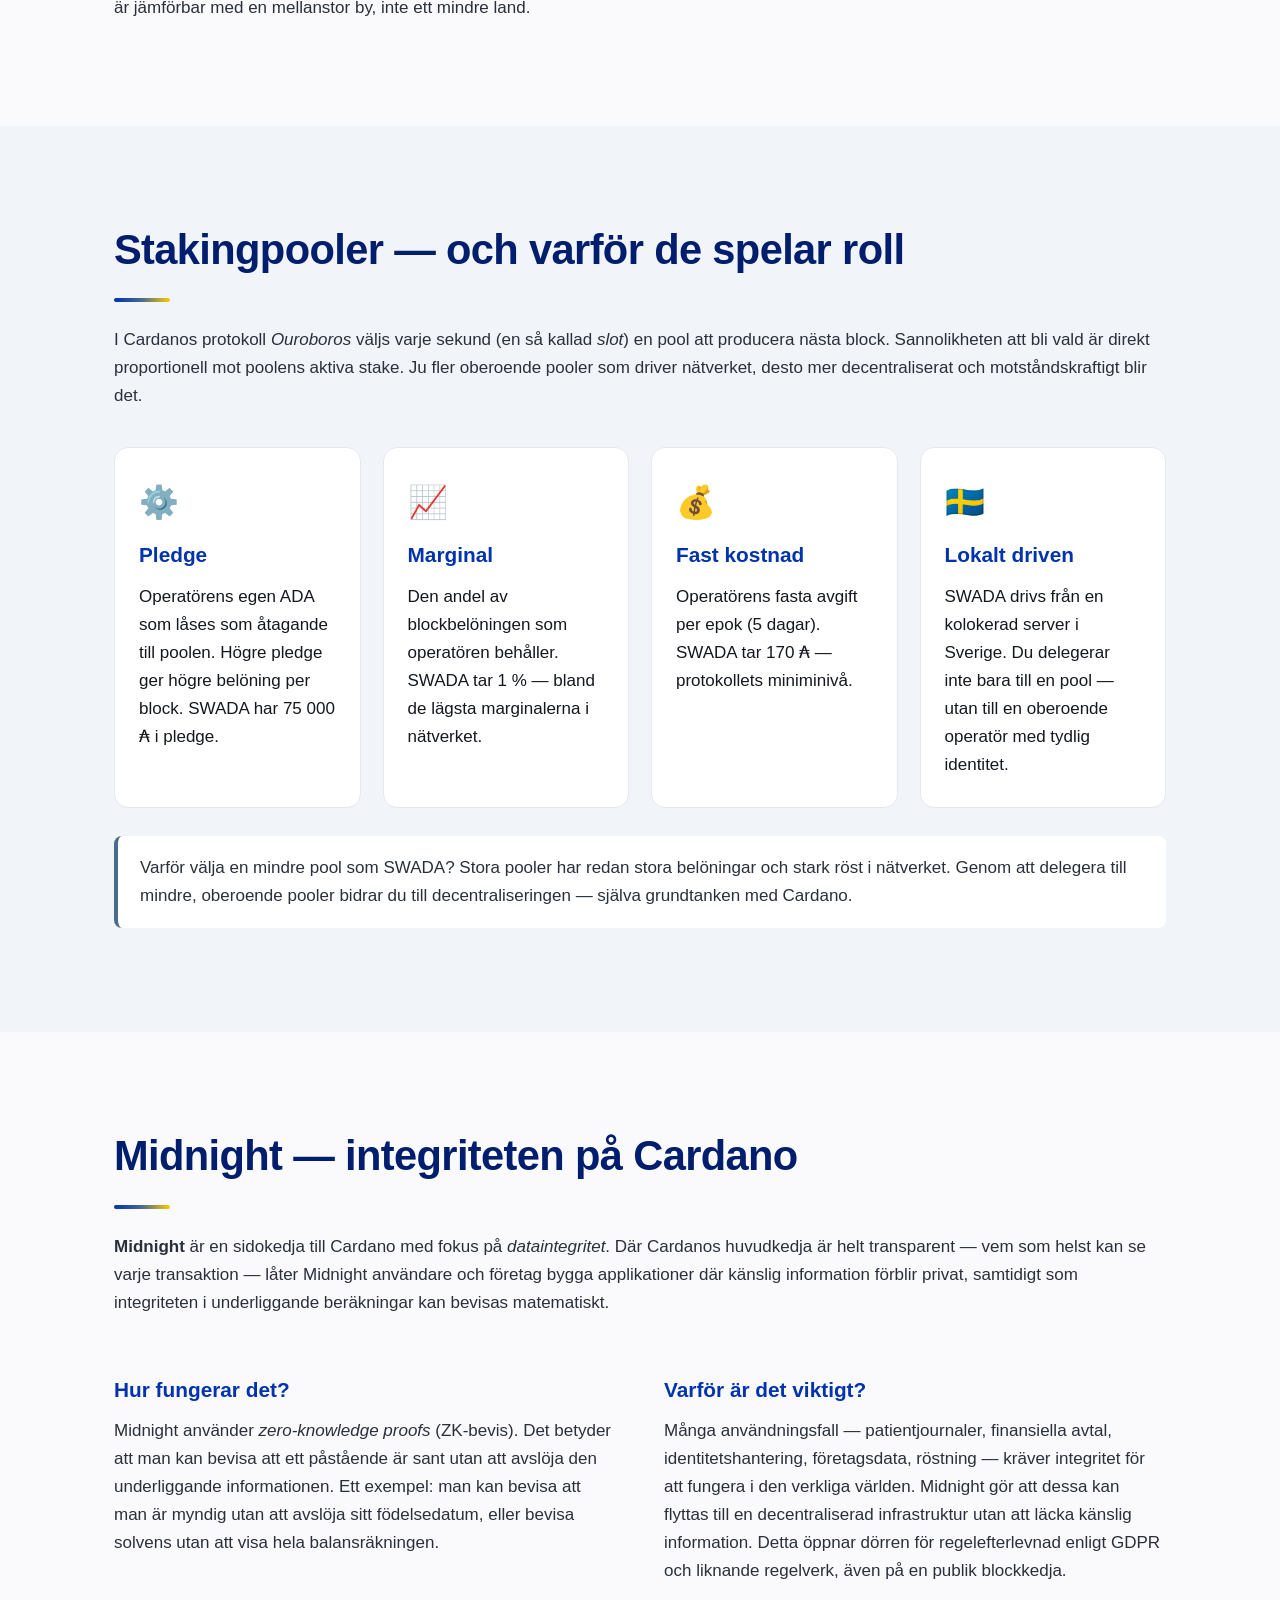
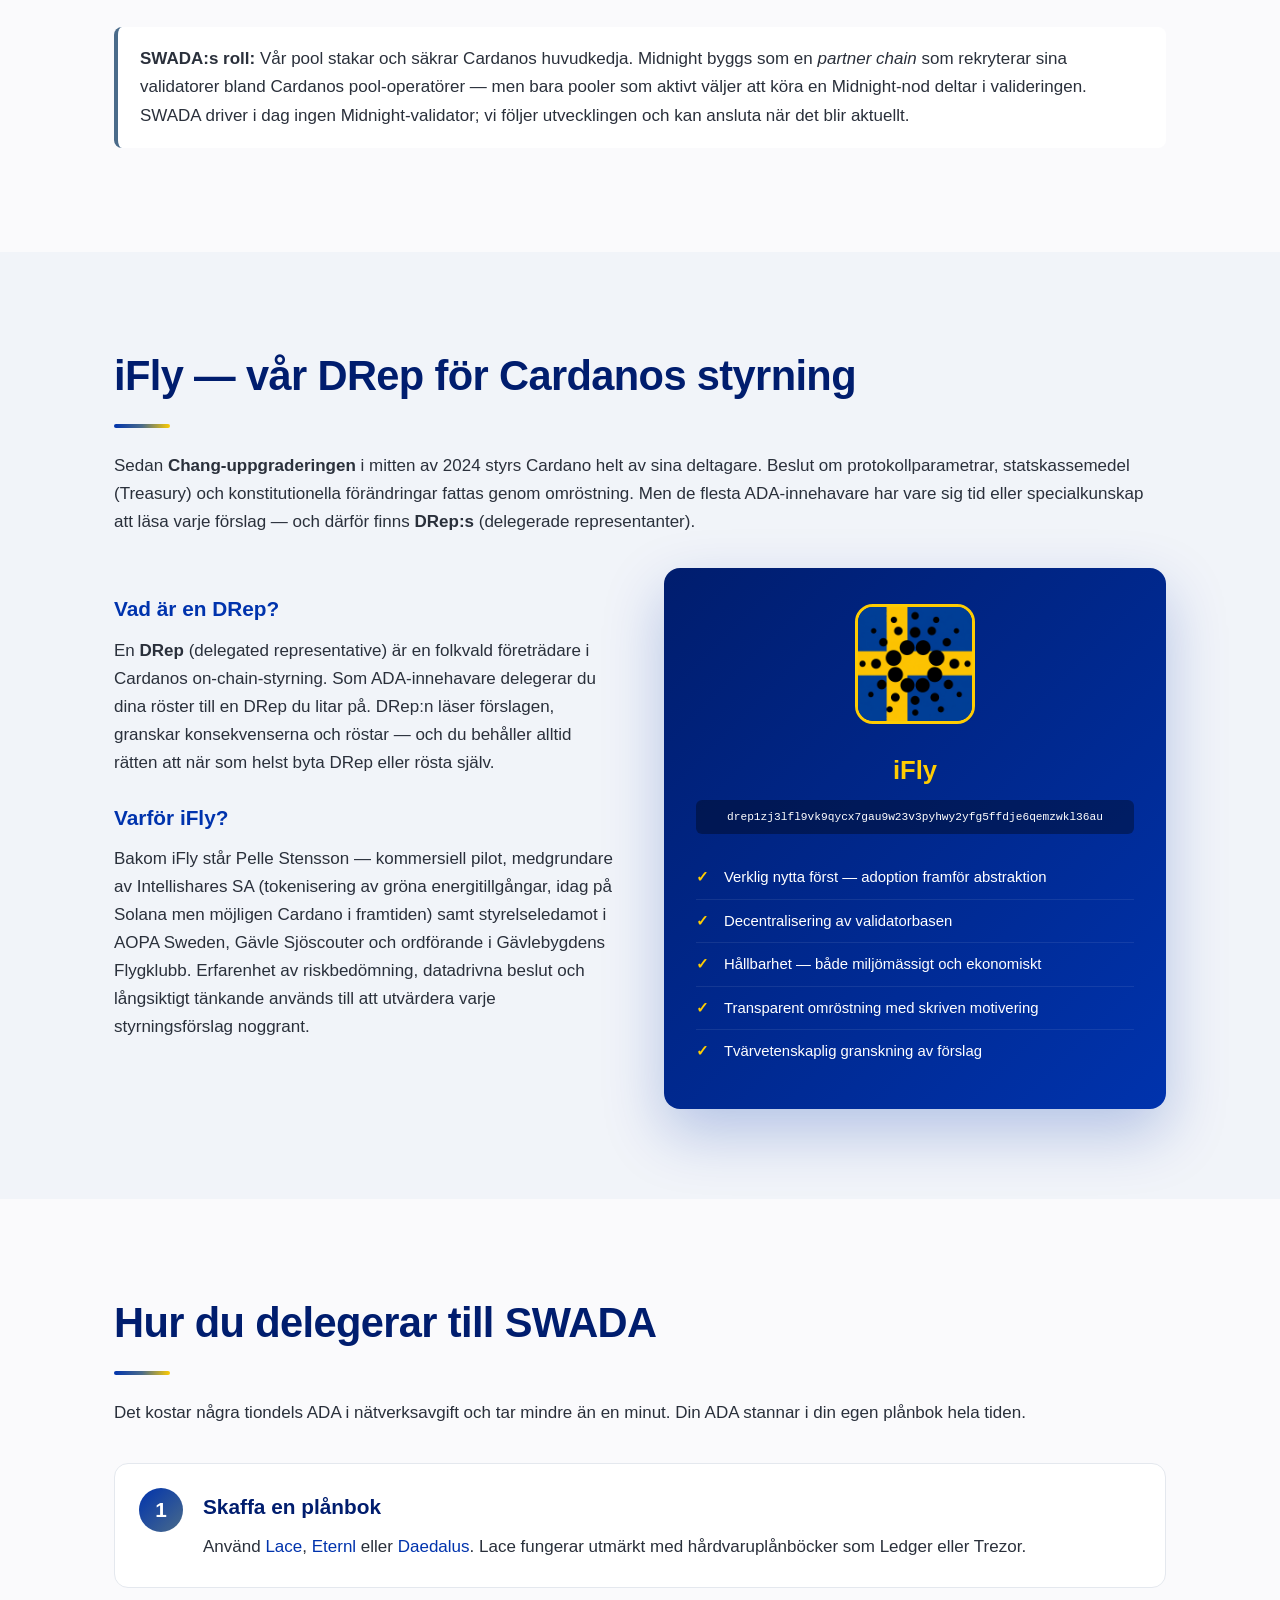
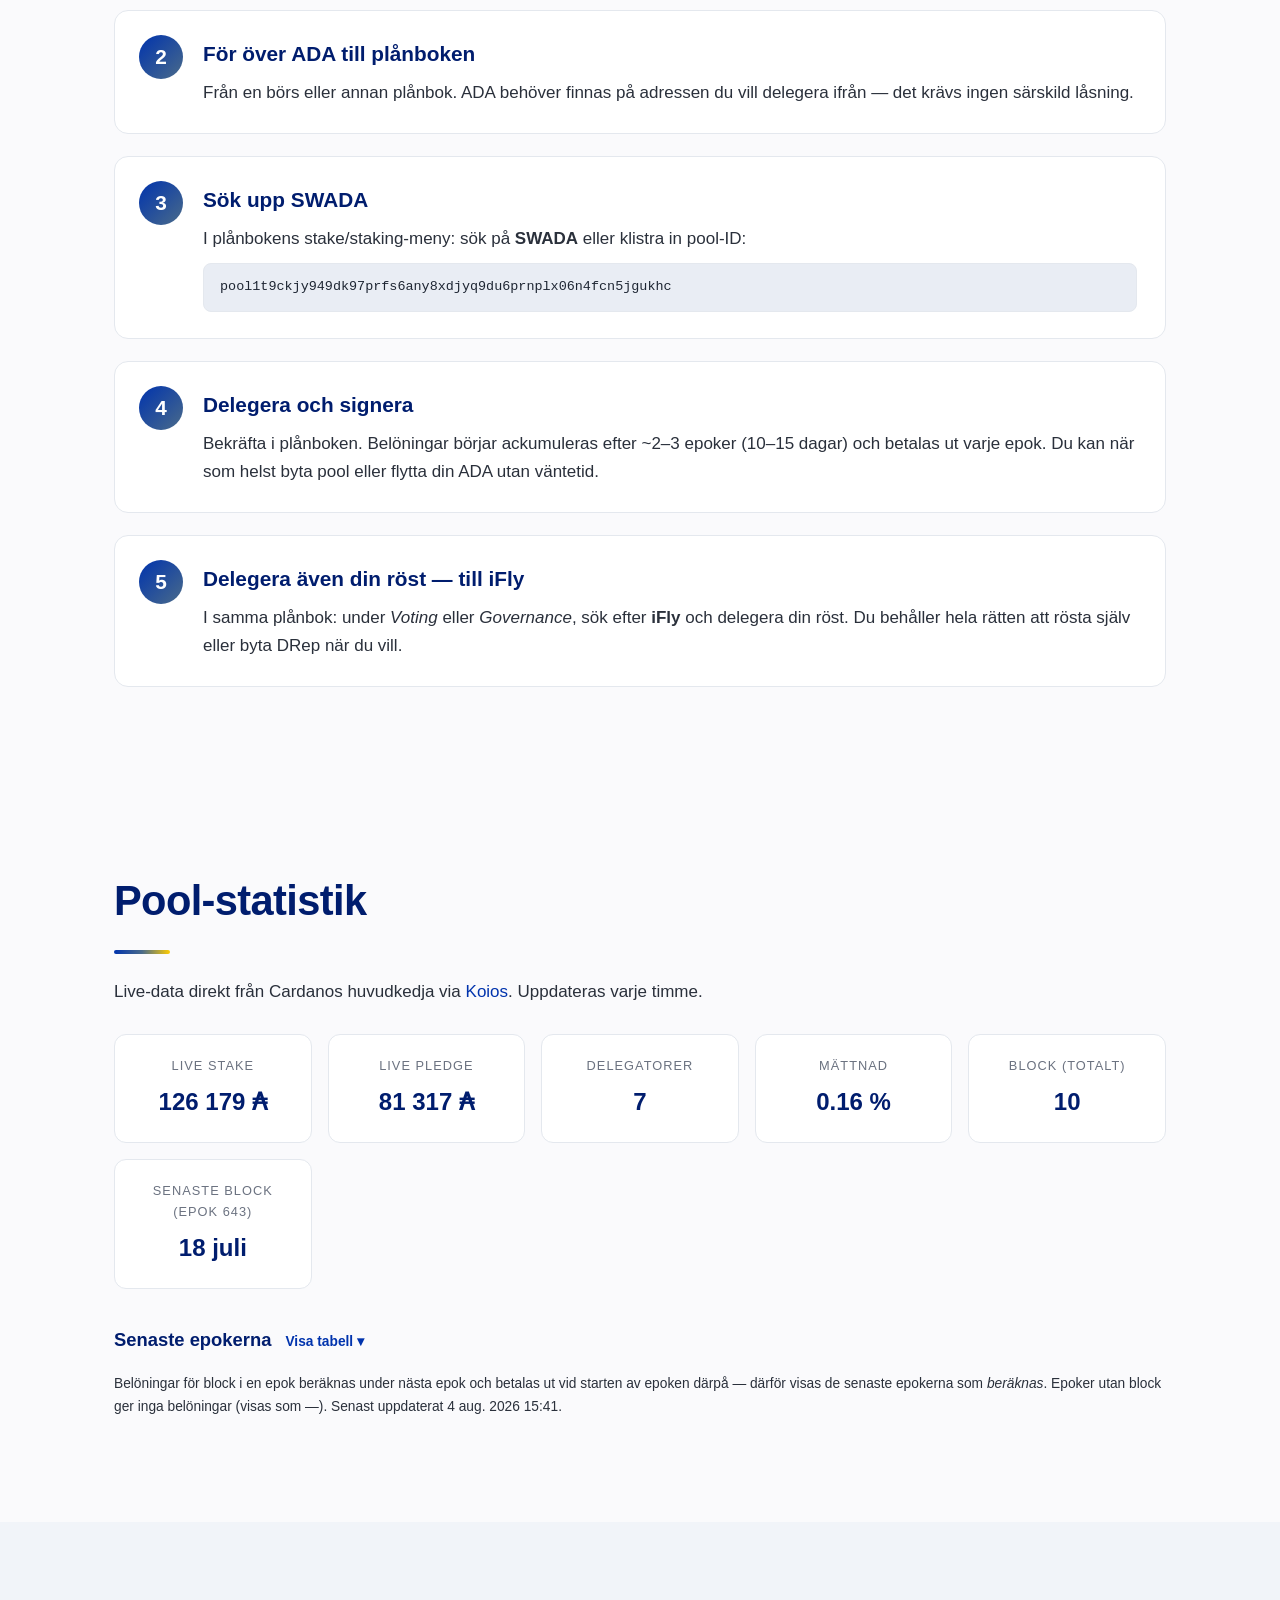
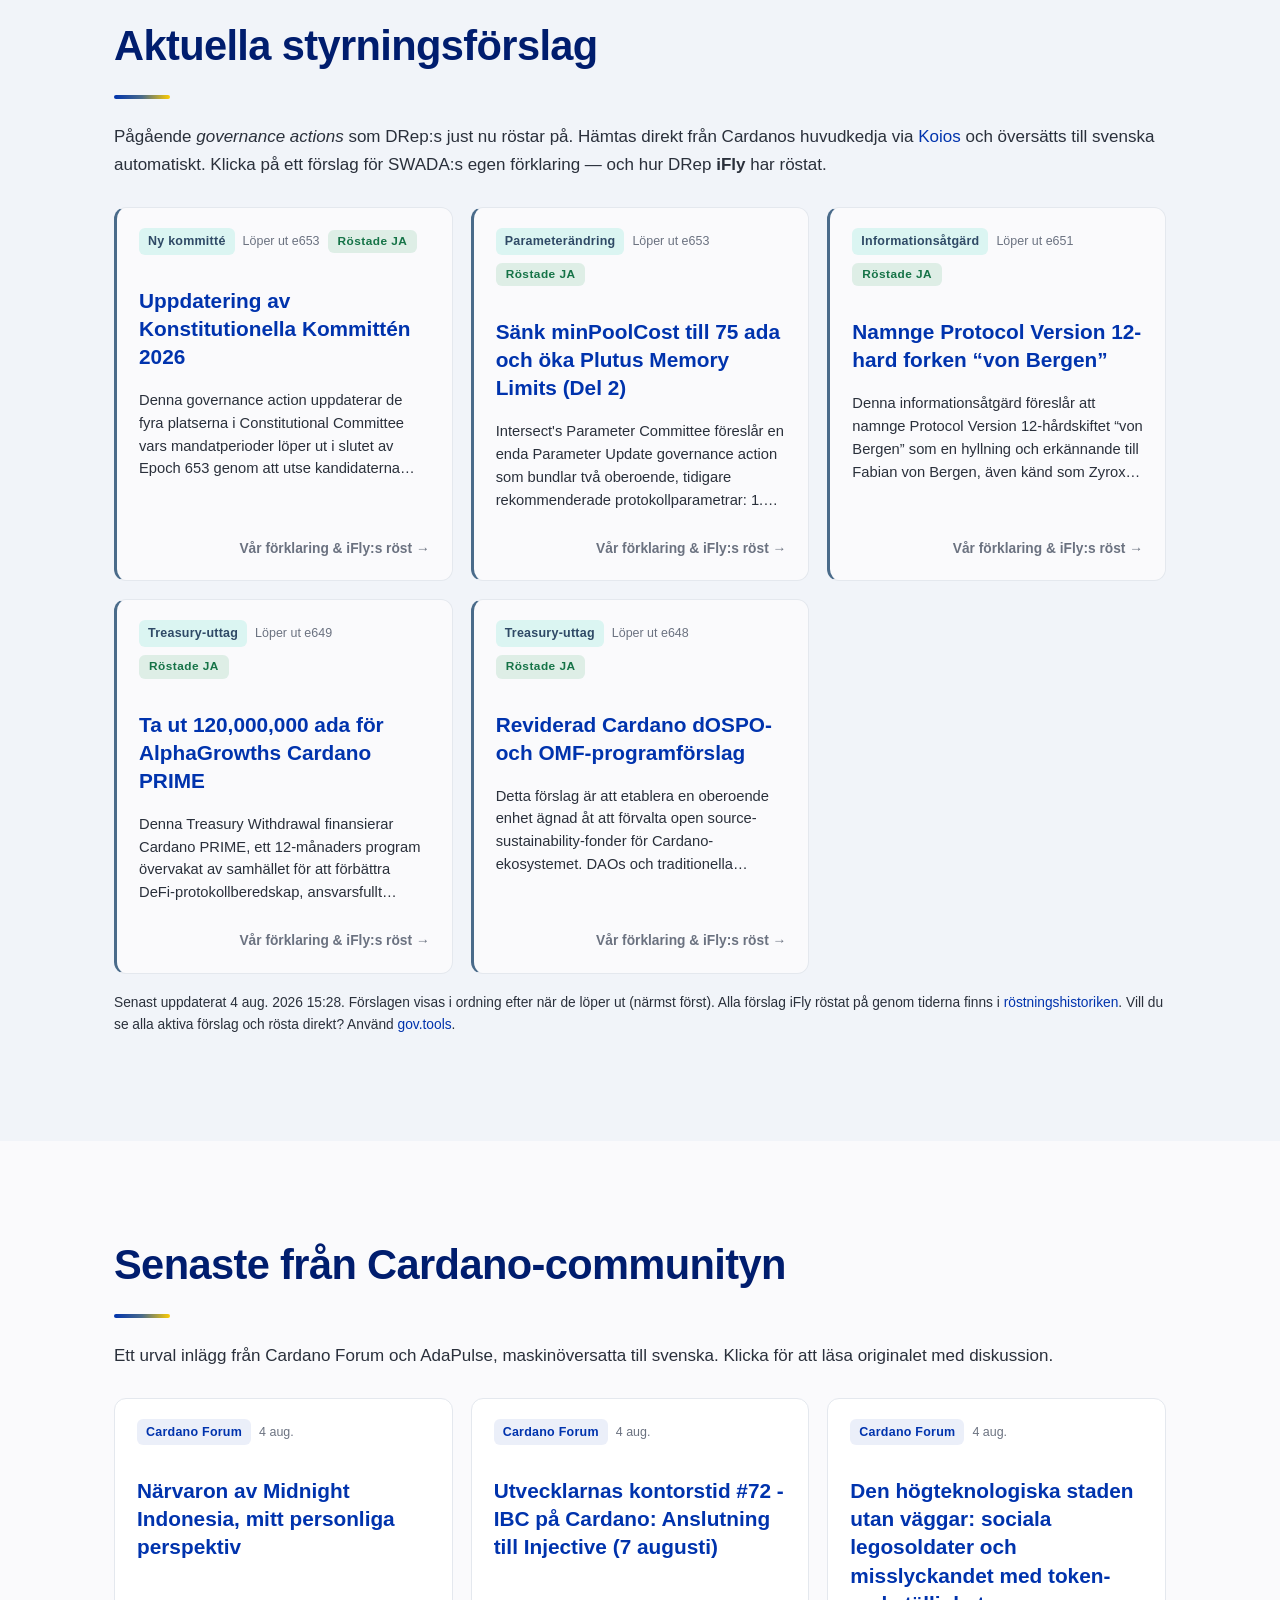
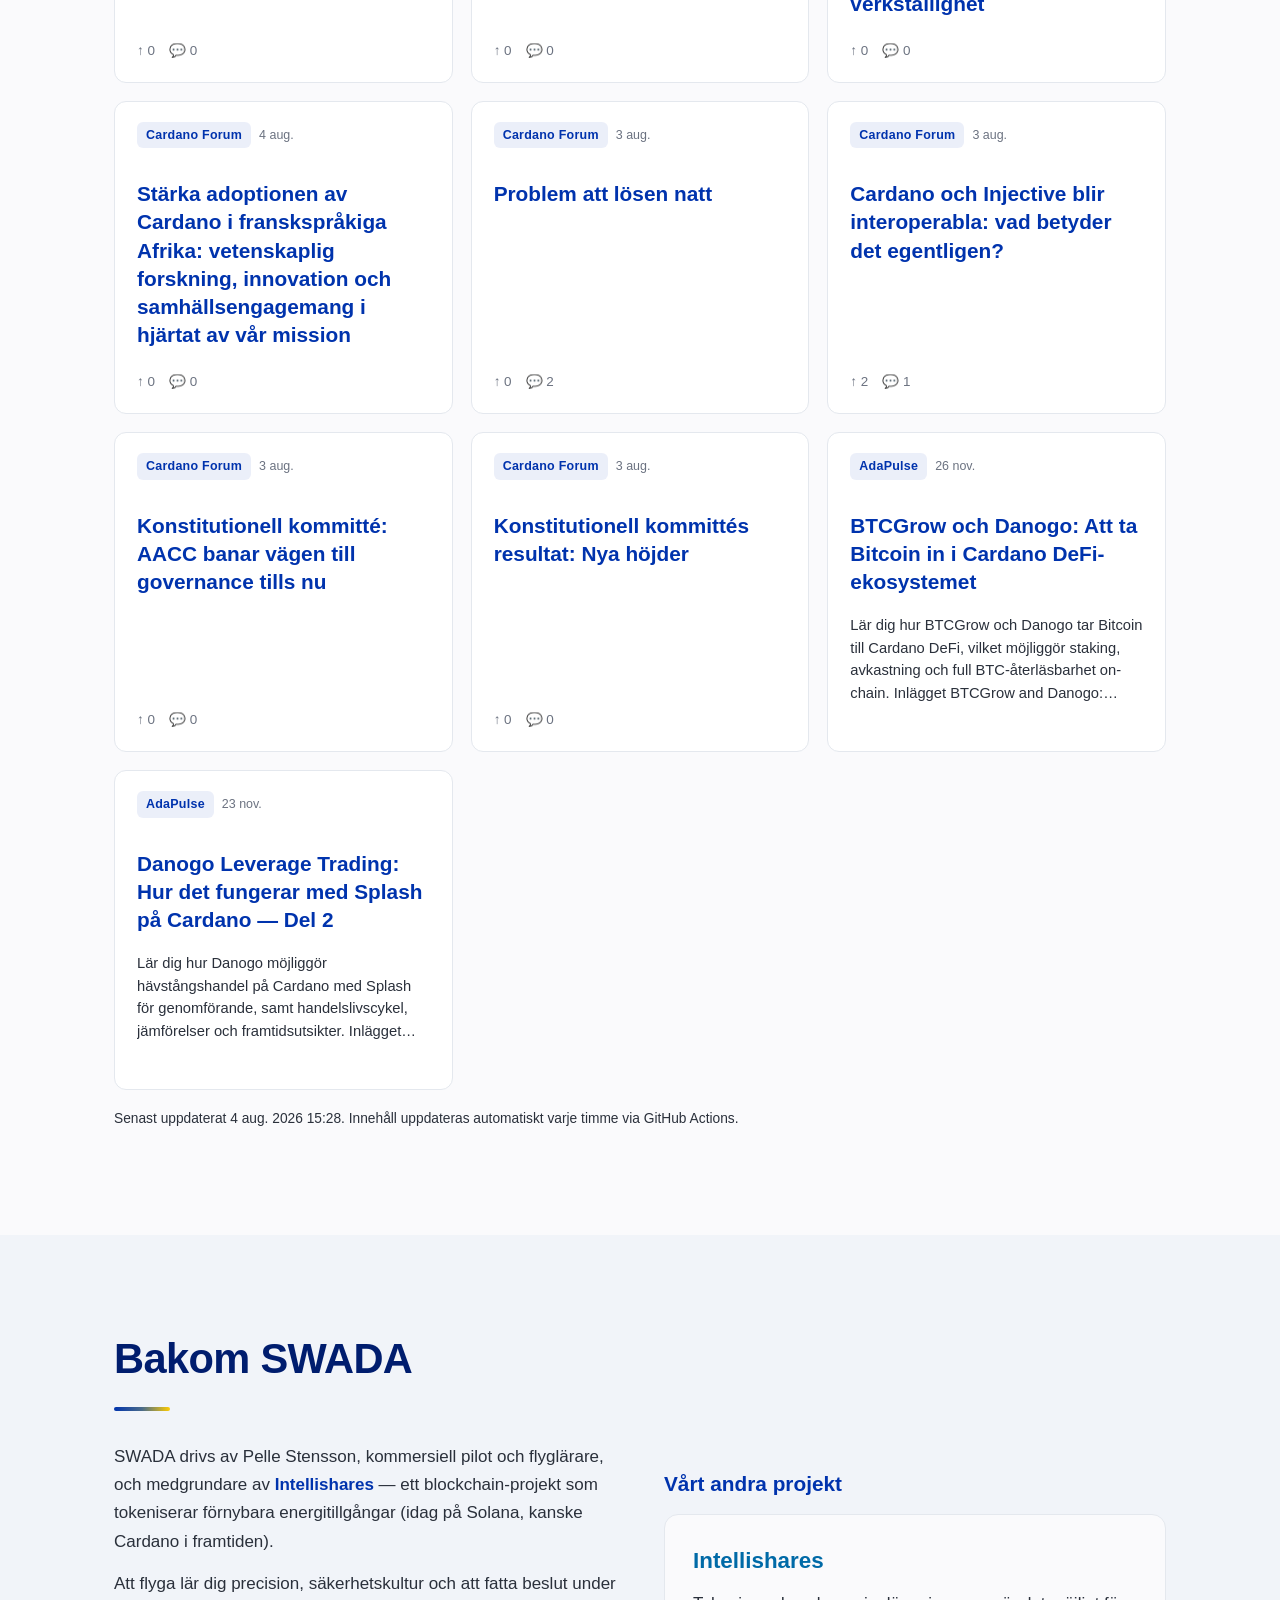
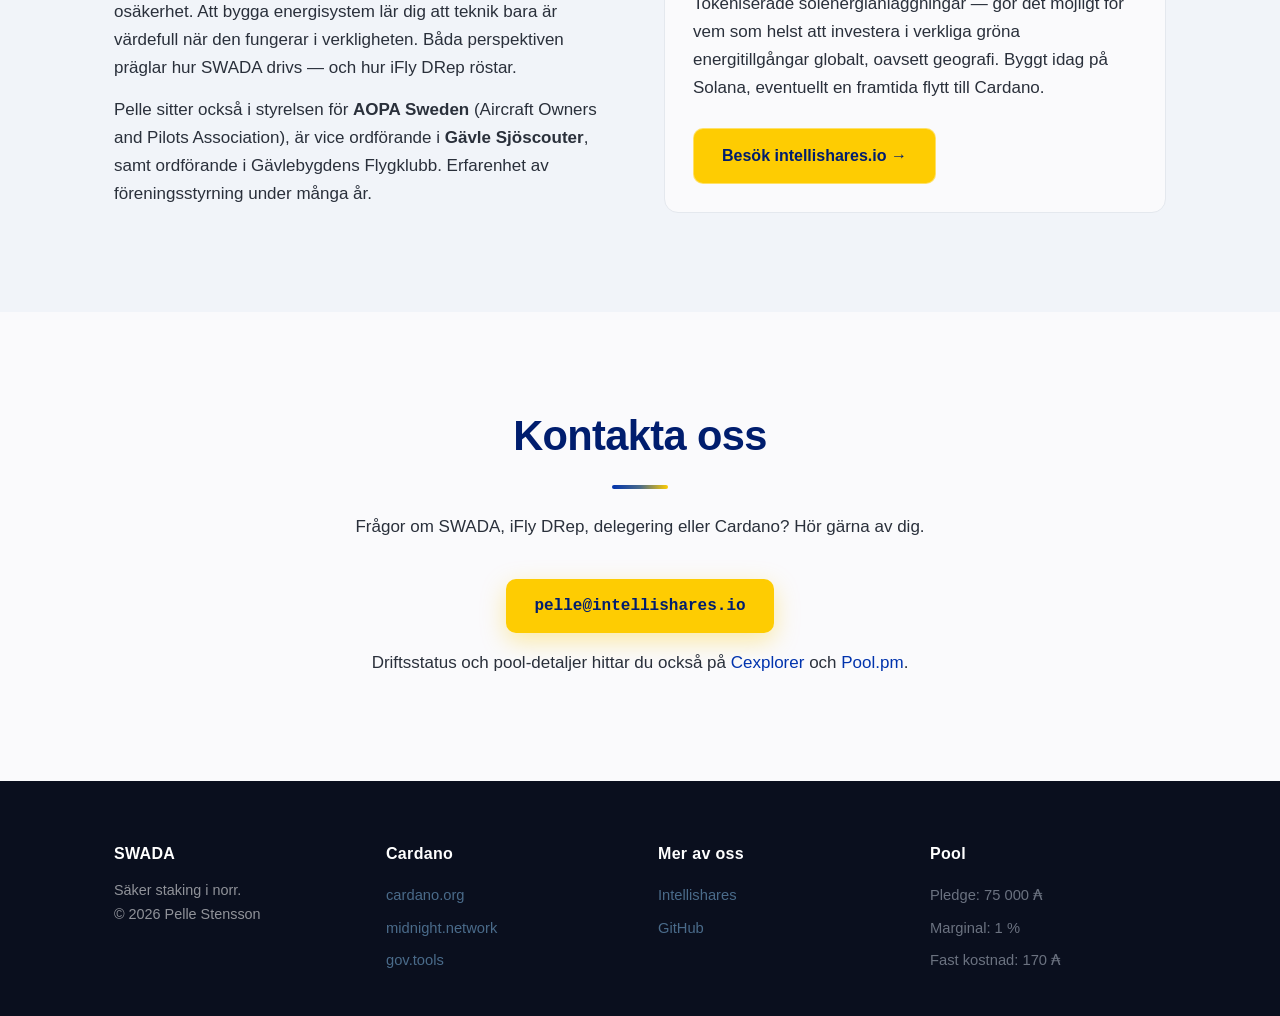
==== commit 8cc03652: "drep: switch to new iFly registration, preserve retired DRep's votes iFly retired the original 2026 " ====
--- a/index.html
+++ b/index.html
@@ -167,7 +167,7 @@
       <div class="drep-card">
         <img src="/assets/iFly.png" alt="iFly DRep-logotyp" class="drep-logo" width="120" height="120">
         <h4>iFly</h4>
-        <p class="drep-id">drep1dk4vjsku5yzf8xzzx6ysaxk8l2pypjkza8xq86dvcpaccdwje5r</p>
+        <p class="drep-id">drep1zj3lfl9vk9qycx7gau9w23v3pyhwy2yfg5ffdje6qemzwkl36au</p>
         <ul class="drep-principles">
           <li>Verklig nytta först — adoption framför abstraktion</li>
           <li>Decentralisering av validator­basen</li>
